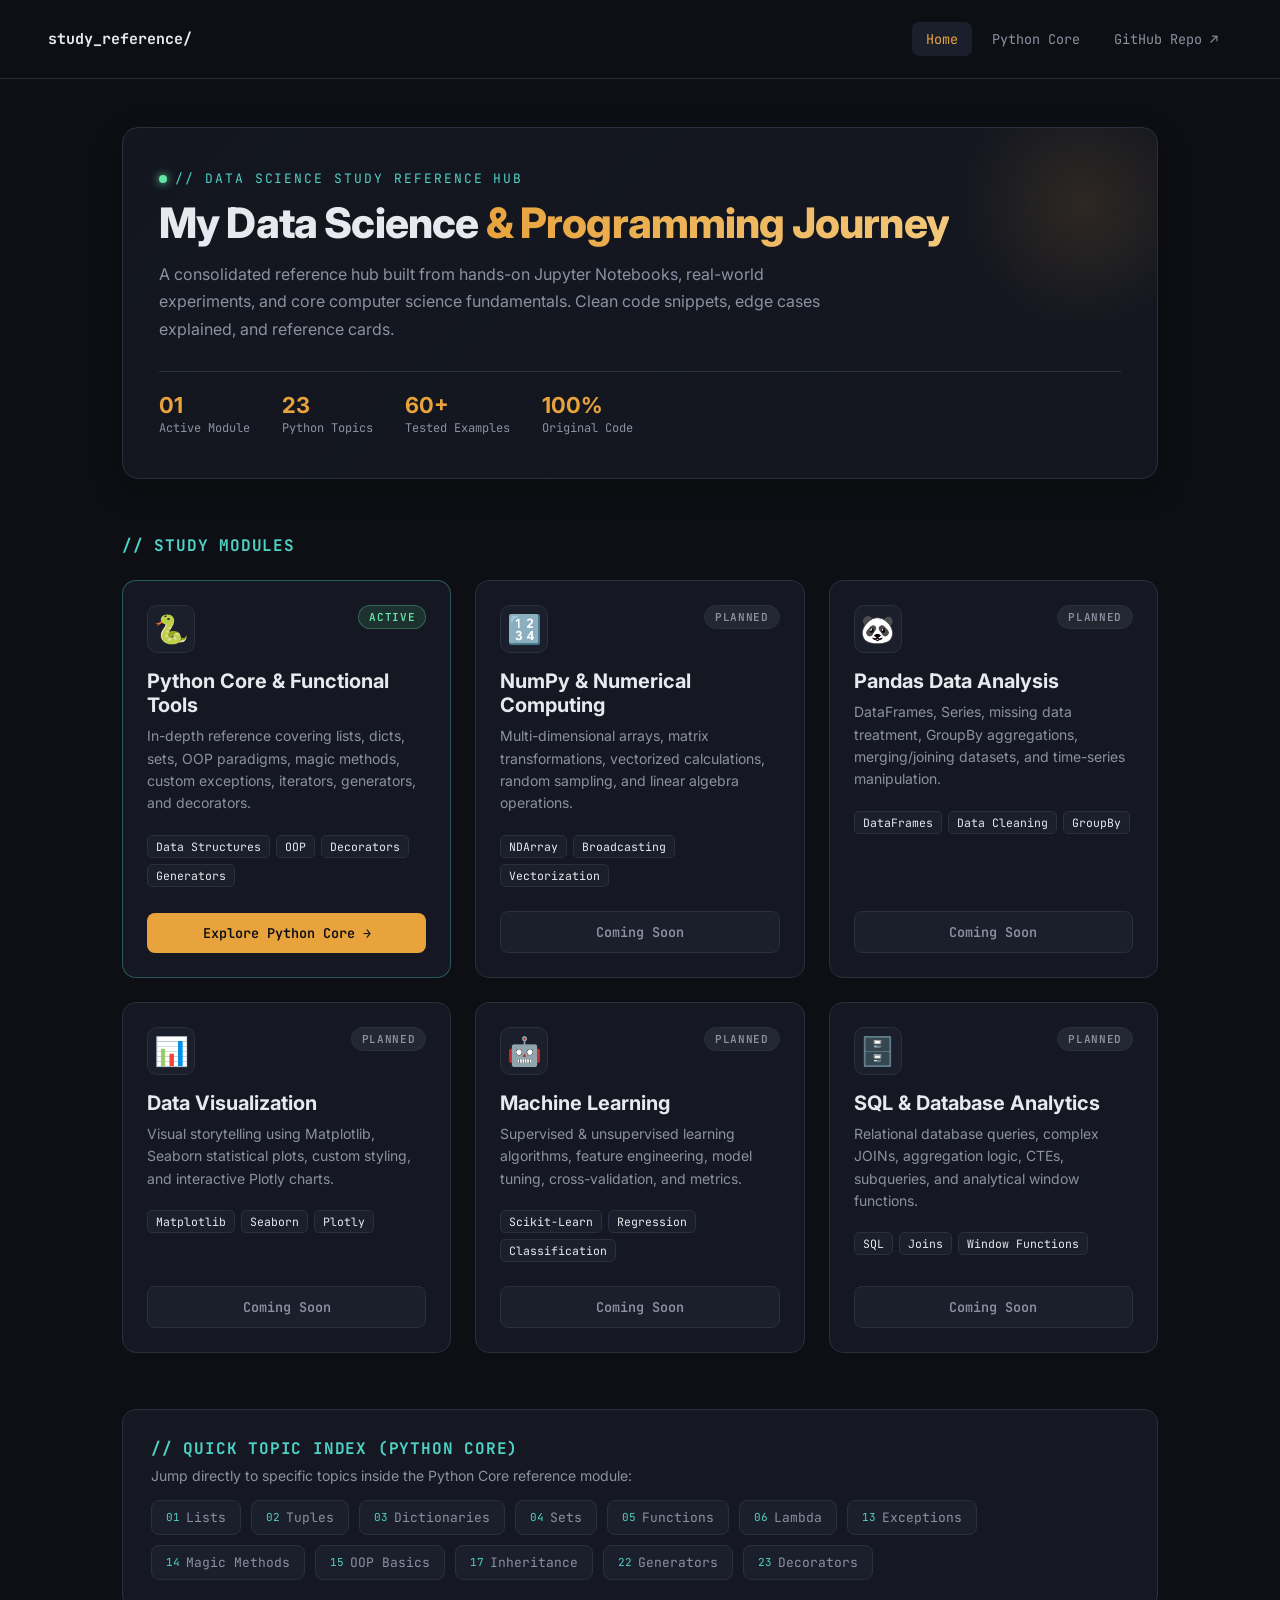
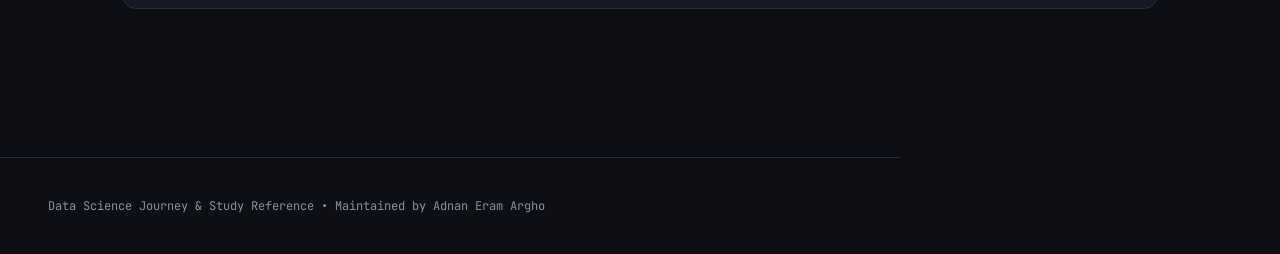
==== index.html @ 0aaee540 "made it look good" ====
<!DOCTYPE html>
<html lang="en">

<head>
    <meta charset="UTF-8">
    <meta name="viewport" content="width=device-width, initial-scale=1.0">
    <title>Data Science Journey :: Study Reference Hub</title>
    <meta name="description" content="Personal Data Science & Programming reference hub covering Python Core, Data Structures, OOP, NumPy, Pandas, Machine Learning and SQL.">
    <link rel="stylesheet" href="style.css">
    <!-- Google Fonts -->
    <link rel="preconnect" href="https://fonts.googleapis.com">
    <link rel="preconnect" href="https://fonts.gstatic.com" crossorigin>
    <link href="https://fonts.googleapis.com/css2?family=Inter:wght@400;500;600;700;800&family=JetBrains+Mono:wght@400;500;600;700&display=swap" rel="stylesheet">
</head>

<body>

    <header class="topbar">
        <a class="brand" href="index.html">study_reference/</a>
        <nav>
            <a href="index.html" class="active">Home</a>
            <a href="python/index.html">Python Core</a>
            <a href="https://github.com/Adnan-Eram-Argho/My-Data_science_journey" target="_blank" rel="noopener">GitHub Repo ↗</a>
        </nav>
    </header>

    <main class="dashboard-shell">
        <!-- Hero Section -->
        <section class="hero-dashboard">
            <div class="kicker">
                <span class="kicker-dot"></span>
                // DATA SCIENCE STUDY REFERENCE HUB
            </div>
            <h1>My Data Science <span>&amp; Programming Journey</span></h1>
            <p>
                A consolidated reference hub built from hands-on Jupyter Notebooks, real-world experiments, and core computer science fundamentals. Clean code snippets, edge cases explained, and reference cards.
            </p>

            <div class="dashboard-stats">
                <div class="stat-item">
                    <div class="stat-val">01</div>
                    <div class="stat-lbl">Active Module</div>
                </div>
                <div class="stat-item">
                    <div class="stat-val">23</div>
                    <div class="stat-lbl">Python Topics</div>
                </div>
                <div class="stat-item">
                    <div class="stat-val">60+</div>
                    <div class="stat-lbl">Tested Examples</div>
                </div>
                <div class="stat-item">
                    <div class="stat-val">100%</div>
                    <div class="stat-lbl">Original Code</div>
                </div>
            </div>
        </section>

        <!-- Modules Grid -->
        <div class="section-head">
            <h2>// STUDY MODULES</h2>
        </div>

        <div class="cards-grid">
            <!-- Python Core (ACTIVE) -->
            <div class="module-card active-card">
                <div>
                    <div class="card-top">
                        <div class="card-icon">🐍</div>
                        <span class="status-tag active">Active</span>
                    </div>
                    <h3>Python Core &amp; Functional Tools</h3>
                    <p>
                        In-depth reference covering lists, dicts, sets, OOP paradigms, magic methods, custom exceptions, iterators, generators, and decorators.
                    </p>
                    <div class="card-tags">
                        <span class="card-tag">Data Structures</span>
                        <span class="card-tag">OOP</span>
                        <span class="card-tag">Decorators</span>
                        <span class="card-tag">Generators</span>
                    </div>
                </div>
                <a href="python/index.html" class="card-btn btn-active">Explore Python Core →</a>
            </div>

            <!-- NumPy (PLANNED) -->
            <div class="module-card">
                <div>
                    <div class="card-top">
                        <div class="card-icon">🔢</div>
                        <span class="status-tag planned">Planned</span>
                    </div>
                    <h3>NumPy &amp; Numerical Computing</h3>
                    <p>
                        Multi-dimensional arrays, matrix transformations, vectorized calculations, random sampling, and linear algebra operations.
                    </p>
                    <div class="card-tags">
                        <span class="card-tag">NDArray</span>
                        <span class="card-tag">Broadcasting</span>
                        <span class="card-tag">Vectorization</span>
                    </div>
                </div>
                <button class="card-btn btn-disabled" disabled>Coming Soon</button>
            </div>

            <!-- Pandas (PLANNED) -->
            <div class="module-card">
                <div>
                    <div class="card-top">
                        <div class="card-icon">🐼</div>
                        <span class="status-tag planned">Planned</span>
                    </div>
                    <h3>Pandas Data Analysis</h3>
                    <p>
                        DataFrames, Series, missing data treatment, GroupBy aggregations, merging/joining datasets, and time-series manipulation.
                    </p>
                    <div class="card-tags">
                        <span class="card-tag">DataFrames</span>
                        <span class="card-tag">Data Cleaning</span>
                        <span class="card-tag">GroupBy</span>
                    </div>
                </div>
                <button class="card-btn btn-disabled" disabled>Coming Soon</button>
            </div>

            <!-- Data Visualization (PLANNED) -->
            <div class="module-card">
                <div>
                    <div class="card-top">
                        <div class="card-icon">📊</div>
                        <span class="status-tag planned">Planned</span>
                    </div>
                    <h3>Data Visualization</h3>
                    <p>
                        Visual storytelling using Matplotlib, Seaborn statistical plots, custom styling, and interactive Plotly charts.
                    </p>
                    <div class="card-tags">
                        <span class="card-tag">Matplotlib</span>
                        <span class="card-tag">Seaborn</span>
                        <span class="card-tag">Plotly</span>
                    </div>
                </div>
                <button class="card-btn btn-disabled" disabled>Coming Soon</button>
            </div>

            <!-- Machine Learning (PLANNED) -->
            <div class="module-card">
                <div>
                    <div class="card-top">
                        <div class="card-icon">🤖</div>
                        <span class="status-tag planned">Planned</span>
                    </div>
                    <h3>Machine Learning</h3>
                    <p>
                        Supervised &amp; unsupervised learning algorithms, feature engineering, model tuning, cross-validation, and metrics.
                    </p>
                    <div class="card-tags">
                        <span class="card-tag">Scikit-Learn</span>
                        <span class="card-tag">Regression</span>
                        <span class="card-tag">Classification</span>
                    </div>
                </div>
                <button class="card-btn btn-disabled" disabled>Coming Soon</button>
            </div>

            <!-- SQL & Databases (PLANNED) -->
            <div class="module-card">
                <div>
                    <div class="card-top">
                        <div class="card-icon">🗄️</div>
                        <span class="status-tag planned">Planned</span>
                    </div>
                    <h3>SQL &amp; Database Analytics</h3>
                    <p>
                        Relational database queries, complex JOINs, aggregation logic, CTEs, subqueries, and analytical window functions.
                    </p>
                    <div class="card-tags">
                        <span class="card-tag">SQL</span>
                        <span class="card-tag">Joins</span>
                        <span class="card-tag">Window Functions</span>
                    </div>
                </div>
                <button class="card-btn btn-disabled" disabled>Coming Soon</button>
            </div>
        </div>

        <!-- Quick Topics Index -->
        <section class="quick-index">
            <div class="section-head" style="margin-bottom: 8px;">
                <h2>// QUICK TOPIC INDEX (PYTHON CORE)</h2>
            </div>
            <p style="color: var(--muted); font-size: 14px; margin: 0 0 16px;">
                Jump directly to specific topics inside the Python Core reference module:
            </p>
            <div class="chips-wrapper">
                <a href="python/index.html#lists" class="topic-chip"><span class="chip-num">01</span> Lists</a>
                <a href="python/index.html#tuples" class="topic-chip"><span class="chip-num">02</span> Tuples</a>
                <a href="python/index.html#dicts" class="topic-chip"><span class="chip-num">03</span> Dictionaries</a>
                <a href="python/index.html#sets" class="topic-chip"><span class="chip-num">04</span> Sets</a>
                <a href="python/index.html#functions" class="topic-chip"><span class="chip-num">05</span> Functions</a>
                <a href="python/index.html#lambda" class="topic-chip"><span class="chip-num">06</span> Lambda</a>
                <a href="python/index.html#exceptions" class="topic-chip"><span class="chip-num">13</span> Exceptions</a>
                <a href="python/index.html#magic-methods" class="topic-chip"><span class="chip-num">14</span> Magic Methods</a>
                <a href="python/index.html#oop-basics" class="topic-chip"><span class="chip-num">15</span> OOP Basics</a>
                <a href="python/index.html#inheritance" class="topic-chip"><span class="chip-num">17</span> Inheritance</a>
                <a href="python/index.html#generators" class="topic-chip"><span class="chip-num">22</span> Generators</a>
                <a href="python/index.html#decorators" class="topic-chip"><span class="chip-num">23</span> Decorators</a>
            </div>
        </section>
    </main>

    <footer>
        Data Science Journey &amp; Study Reference • Maintained by Adnan Eram Argho
    </footer>

</body>

</html>
---- style.css ----
:root {
    --bg: #0d0f14;
    --panel: #151822;
    --panel-2: #1b1f2b;
    --line: #2a2f3d;
    --text: #e7e9ee;
    --muted: #8b91a1;
    --accent: #e8a33d;
    /* amber - primary */
    --accent-2: #4fd1c5;
    /* teal - secondary / methods */
    --accent-3: #c792ea;
    /* violet - keywords */
    --warn: #ff6b5c;
    --ok: #63e6a3;
    --mono: 'JetBrains Mono', 'SF Mono', Consolas, 'Courier New', monospace;
    --sans: 'Inter', -apple-system, 'Segoe UI', Roboto, sans-serif;
}

* {
    box-sizing: border-box;
}

html {
    scroll-behavior: smooth;
}

body {
    margin: 0;
    background: var(--bg);
    color: var(--text);
    font-family: var(--sans);
    -webkit-font-smoothing: antialiased;
}

/* ===== Layout ===== */
.shell {
    display: grid;
    grid-template-columns: 260px 1fr;
    min-height: 100vh;
}

@media (max-width:900px) {
    .shell {
        grid-template-columns: 1fr;
    }

    .sidebar {
        position: sticky;
        top: 0;
        z-index: 50;
        height: auto;
        max-height: 60px;
        overflow: hidden;
        transition: max-height .25s;
    }

    .sidebar.open {
        max-height: 600px;
        overflow-y: auto;
    }
}

/* ===== Sidebar (file tree) ===== */
.sidebar {
    background: var(--panel);
    border-right: 1px solid var(--line);
    padding: 20px 14px;
    position: sticky;
    top: 0;
    height: 100vh;
    overflow-y: auto;
}

.sidebar-head {
    display: flex;
    align-items: center;
    gap: 8px;
    padding: 4px 6px 18px;
    border-bottom: 1px solid var(--line);
    margin-bottom: 14px;
}

.dot {
    width: 10px;
    height: 10px;
    border-radius: 50%;
}

.dot.r {
    background: #ff5f56;
}

.dot.y {
    background: #ffbd2e;
}

.dot.g {
    background: #27c93f;
}

.sidebar-title {
    font-family: var(--mono);
    font-size: 12.5px;
    color: var(--muted);
    margin-left: 6px;
    letter-spacing: .02em;
}

.nb-group {
    margin-bottom: 4px;
}

.nb-link {
    display: flex;
    align-items: center;
    gap: 9px;
    padding: 9px 10px;
    border-radius: 7px;
    color: var(--muted);
    text-decoration: none;
    font-size: 13.5px;
    font-family: var(--mono);
    border-left: 2px solid transparent;
    transition: .15s;
}

.nb-link:hover {
    background: var(--panel-2);
    color: var(--text);
}

.nb-link.active {
    background: var(--panel-2);
    color: var(--accent);
    border-left-color: var(--accent);
}

.nb-link .ico {
    font-size: 13px;
    opacity: .85;
    width: 16px;
    text-align: center;
}

.sidebar-foot {
    margin-top: 22px;
    padding-top: 16px;
    border-top: 1px solid var(--line);
    font-size: 11.5px;
    color: var(--muted);
    line-height: 1.6;
    font-family: var(--mono);
}

/* ===== Main ===== */
main {
    padding: 56px 48px 120px;
    max-width: 900px;
}

@media (max-width:640px) {
    main {
        padding: 32px 18px 90px;
    }
}

.hero {
    margin-bottom: 64px;
}

.hero .kicker {
    font-family: var(--mono);
    color: var(--accent-2);
    font-size: 12.5px;
    letter-spacing: .14em;
    text-transform: uppercase;
    margin-bottom: 14px;
}

.hero h1 {
    font-size: clamp(32px, 5vw, 46px);
    line-height: 1.08;
    margin: 0 0 16px;
    font-weight: 700;
    letter-spacing: -.01em;
}

.hero h1 span {
    color: var(--accent);
}

.hero p {
    color: var(--muted);
    font-size: 16px;
    line-height: 1.7;
    max-width: 60ch;
    margin: 0 0 22px;
}

.hero-stats {
    display: flex;
    gap: 26px;
    flex-wrap: wrap;
    font-family: var(--mono);
    font-size: 12.5px;
    color: var(--muted);
}

.hero-stats b {
    color: var(--text);
    font-size: 15px;
    display: block;
    font-family: var(--sans);
}

section.topic {
    margin-bottom: 86px;
    scroll-margin-top: 26px;
}

.topic-head {
    display: flex;
    align-items: baseline;
    gap: 14px;
    margin-bottom: 8px;
    border-bottom: 1px solid var(--line);
    padding-bottom: 16px;
}

.topic-num {
    font-family: var(--mono);
    color: var(--accent);
    font-size: 14px;
}

.topic-head h2 {
    font-size: 26px;
    margin: 0;
    font-weight: 700;
}

.topic-sub {
    color: var(--muted);
    font-size: 14.5px;
    line-height: 1.7;
    margin: 14px 0 30px;
    max-width: 66ch;
}

.topic-sub code {
    color: var(--accent-2);
}

h3.sub {
    font-size: 15px;
    color: var(--accent-2);
    font-family: var(--mono);
    text-transform: uppercase;
    letter-spacing: .06em;
    margin: 36px 0 14px;
}

/* ===== Notebook cell ===== */
.cell {
    background: var(--panel);
    border: 1px solid var(--line);
    border-radius: 10px;
    margin-bottom: 18px;
    overflow: hidden;
}

.cell-in {
    display: flex;
}

.prompt {
    font-family: var(--mono);
    font-size: 12px;
    color: var(--accent);
    padding: 14px 10px;
    width: 74px;
    flex-shrink: 0;
    text-align: right;
    user-select: none;
    opacity: .75;
}

pre.code {
    margin: 0;
    padding: 14px 16px 14px 4px;
    overflow-x: auto;
    flex: 1;
    font-family: var(--mono);
    font-size: 13.5px;
    line-height: 1.65;
}

.cell-out {
    border-top: 1px dashed var(--line);
    display: flex;
    background: var(--panel-2);
}

.cell-out .prompt {
    color: var(--muted);
}

pre.out {
    margin: 0;
    padding: 12px 16px 12px 4px;
    flex: 1;
    overflow-x: auto;
    font-family: var(--mono);
    font-size: 13px;
    color: var(--ok);
    line-height: 1.6;
}

/* code token colors */
.c-com {
    color: #6a7185;
    font-style: italic;
}

.c-str {
    color: #a8d78c;
}

.c-kw {
    color: var(--accent-3);
}

.c-fn {
    color: var(--accent-2);
}

.c-num {
    color: var(--accent);
}

/* note / warning boxes */
.box {
    border-radius: 9px;
    padding: 15px 18px;
    margin: 16px 0 26px;
    font-size: 14px;
    line-height: 1.7;
    border: 1px solid;
}

.box p {
    margin: 0;
}

.box p+p {
    margin-top: 8px;
}

.box .tag {
    font-family: var(--mono);
    font-size: 11px;
    letter-spacing: .08em;
    text-transform: uppercase;
    font-weight: 700;
    display: block;
    margin-bottom: 6px;
}

.box.warn {
    background: rgba(255, 107, 92, .08);
    border-color: rgba(255, 107, 92, .35);
}

.box.warn .tag {
    color: var(--warn);
}

.box.note {
    background: rgba(79, 209, 197, .07);
    border-color: rgba(79, 209, 197, .3);
}

.box.note .tag {
    color: var(--accent-2);
}

.box.tip {
    background: rgba(232, 163, 61, .08);
    border-color: rgba(232, 163, 61, .32);
}

.box.tip .tag {
    color: var(--accent);
}

/* method badge grid */
.badges {
    display: flex;
    flex-wrap: wrap;
    gap: 8px;
    margin: 14px 0 28px;
}

.badge {
    font-family: var(--mono);
    font-size: 12.5px;
    background: var(--panel-2);
    border: 1px solid var(--line);
    color: var(--accent-2);
    padding: 6px 11px;
    border-radius: 6px;
}

.badge b {
    color: var(--text);
}

table.cmp {
    width: 100%;
    border-collapse: collapse;
    margin: 16px 0 30px;
    font-size: 13.5px;
}

table.cmp th,
table.cmp td {
    border: 1px solid var(--line);
    padding: 10px 14px;
    text-align: left;
}

table.cmp th {
    background: var(--panel-2);
    color: var(--accent);
    font-family: var(--mono);
    font-size: 12px;
    text-transform: uppercase;
    letter-spacing: .05em;
}

table.cmp td {
    color: var(--muted);
}

table.cmp td b,
table.cmp td code {
    color: var(--text);
}

code {
    font-family: var(--mono);
    background: var(--panel-2);
    padding: 2px 6px;
    border-radius: 4px;
    font-size: .9em;
    color: var(--accent-2);
}

.backtotop {
    display: inline-block;
    margin-top: 6px;
    color: var(--muted);
    font-family: var(--mono);
    font-size: 12px;
    text-decoration: none;
}

.backtotop:hover {
    color: var(--accent);
}

footer {
    border-top: 1px solid var(--line);
    padding: 40px 48px;
    color: var(--muted);
    font-family: var(--mono);
    font-size: 12px;
    max-width: 900px;
}

.mobile-toggle {
    display: none;
}

@media (max-width:900px) {
    .mobile-toggle {
        display: flex;
        align-items: center;
        justify-content: space-between;
        width: 100%;
        background: none;
        border: none;
        color: var(--text);
        font-family: var(--mono);
        font-size: 13px;
        cursor: pointer;
        padding: 6px;
    }
}

/* ===== Landing page navbar (used by root index.html) ===== */
.topbar {
    border-bottom: 1px solid var(--line);
    padding: 22px 48px;
    display: flex;
    align-items: center;
    justify-content: space-between;
}

.topbar .brand {
    font-family: var(--mono);
    font-weight: 700;
    color: var(--text);
    text-decoration: none;
    font-size: 15px;
}

.topbar nav {
    display: flex;
    gap: 6px;
}

.topbar nav a {
    font-family: var(--mono);
    font-size: 13.5px;
    color: var(--muted);
    text-decoration: none;
    padding: 8px 14px;
    border-radius: 7px;
    transition: .15s;
}

.topbar nav a:hover {
    background: var(--panel-2);
    color: var(--text);
}

.topbar nav a.active {
    background: var(--panel-2);
    color: var(--accent);
}

/* ===== Dashboard Layout ===== */
.dashboard-shell {
    max-width: 1100px;
    margin: 0 auto;
    padding: 48px 32px 100px;
}

@media (max-width: 640px) {
    .dashboard-shell {
        padding: 24px 16px 60px;
    }
    .topbar {
        padding: 16px 20px;
    }
}

.hero-dashboard {
    position: relative;
    background: linear-gradient(135deg, rgba(21, 24, 34, 0.8) 0%, rgba(27, 31, 43, 0.5) 100%);
    border: 1px solid var(--line);
    border-radius: 16px;
    padding: 42px 36px;
    margin-bottom: 56px;
    overflow: hidden;
    box-shadow: 0 10px 30px rgba(0,0,0,0.3);
}

.hero-dashboard::before {
    content: '';
    position: absolute;
    top: -50px;
    right: -50px;
    width: 250px;
    height: 250px;
    background: radial-gradient(circle, rgba(232, 163, 61, 0.12) 0%, rgba(0,0,0,0) 70%);
    pointer-events: none;
}

.hero-dashboard .kicker {
    font-family: var(--mono);
    color: var(--accent-2);
    font-size: 13px;
    letter-spacing: .15em;
    text-transform: uppercase;
    margin-bottom: 12px;
    display: flex;
    align-items: center;
    gap: 8px;
}

.hero-dashboard .kicker-dot {
    width: 8px;
    height: 8px;
    background: var(--ok);
    border-radius: 50%;
    box-shadow: 0 0 8px var(--ok);
}

.hero-dashboard h1 {
    font-size: clamp(28px, 4.5vw, 42px);
    margin: 0 0 14px;
    font-weight: 800;
    line-height: 1.15;
    letter-spacing: -0.02em;
}

.hero-dashboard h1 span {
    color: var(--accent);
    background: linear-gradient(90deg, var(--accent) 0%, #f3c87a 100%);
    -webkit-background-clip: text;
    -webkit-text-fill-color: transparent;
}

.hero-dashboard p {
    color: var(--muted);
    font-size: 16px;
    line-height: 1.7;
    max-width: 68ch;
    margin: 0 0 28px;
}

.dashboard-stats {
    display: flex;
    gap: 32px;
    flex-wrap: wrap;
    padding-top: 20px;
    border-top: 1px solid var(--line);
}

.stat-item {
    font-family: var(--mono);
}

.stat-val {
    font-size: 22px;
    font-weight: 700;
    color: var(--accent);
    font-family: var(--sans);
    line-height: 1.2;
}

.stat-lbl {
    font-size: 12px;
    color: var(--muted);
    margin-top: 2px;
}

/* ===== Section Titles ===== */
.section-head {
    display: flex;
    align-items: center;
    justify-content: space-between;
    margin-bottom: 24px;
}

.section-head h2 {
    font-family: var(--mono);
    font-size: 16px;
    color: var(--accent-2);
    letter-spacing: 0.05em;
    margin: 0;
    display: flex;
    align-items: center;
    gap: 8px;
}

/* ===== Grid Cards ===== */
.cards-grid {
    display: grid;
    grid-template-columns: repeat(auto-fill, minmax(320px, 1fr));
    gap: 24px;
    margin-bottom: 56px;
}

.module-card {
    background: var(--panel);
    border: 1px solid var(--line);
    border-radius: 14px;
    padding: 24px;
    display: flex;
    flex-direction: column;
    justify-content: space-between;
    transition: transform 0.25s ease, border-color 0.25s ease, box-shadow 0.25s ease;
    position: relative;
}

.module-card:hover {
    transform: translateY(-5px);
    border-color: rgba(232, 163, 61, 0.4);
    box-shadow: 0 12px 28px rgba(0, 0, 0, 0.4);
}

.module-card.active-card {
    border-color: rgba(79, 209, 197, 0.35);
}

.module-card.active-card:hover {
    border-color: var(--accent-2);
}

.card-top {
    display: flex;
    align-items: flex-start;
    justify-content: space-between;
    margin-bottom: 16px;
}

.card-icon {
    font-size: 28px;
    line-height: 1;
    background: var(--panel-2);
    width: 48px;
    height: 48px;
    border-radius: 10px;
    display: flex;
    align-items: center;
    justify-content: center;
    border: 1px solid var(--line);
}

.status-tag {
    font-family: var(--mono);
    font-size: 11px;
    padding: 4px 10px;
    border-radius: 20px;
    text-transform: uppercase;
    letter-spacing: 0.06em;
    font-weight: 600;
}

.status-tag.active {
    background: rgba(99, 230, 163, 0.12);
    color: var(--ok);
    border: 1px solid rgba(99, 230, 163, 0.3);
}

.status-tag.planned {
    background: rgba(139, 145, 161, 0.12);
    color: var(--muted);
    border: 1px solid var(--line);
}

.module-card h3 {
    font-size: 20px;
    margin: 0 0 8px;
    color: var(--text);
    font-weight: 700;
}

.module-card p {
    color: var(--muted);
    font-size: 14px;
    line-height: 1.6;
    margin: 0 0 20px;
}

.card-tags {
    display: flex;
    flex-wrap: wrap;
    gap: 6px;
    margin-bottom: 24px;
}

.card-tag {
    font-family: var(--mono);
    font-size: 11.5px;
    background: var(--panel-2);
    color: var(--text);
    padding: 3px 8px;
    border-radius: 5px;
    border: 1px solid var(--line);
}

.card-btn {
    display: inline-flex;
    align-items: center;
    justify-content: center;
    gap: 8px;
    width: 100%;
    padding: 11px 16px;
    border-radius: 8px;
    font-family: var(--mono);
    font-size: 13.5px;
    font-weight: 600;
    text-decoration: none;
    transition: 0.2s ease;
    border: none;
    cursor: pointer;
}

.card-btn.btn-active {
    background: var(--accent);
    color: #0d0f14;
}

.card-btn.btn-active:hover {
    background: #f5b352;
    box-shadow: 0 4px 14px rgba(232, 163, 61, 0.35);
}

.card-btn.btn-disabled {
    background: var(--panel-2);
    color: var(--muted);
    cursor: not-allowed;
    border: 1px solid var(--line);
}

/* ===== Quick Topics Chip Index ===== */
.quick-index {
    background: var(--panel);
    border: 1px solid var(--line);
    border-radius: 14px;
    padding: 28px;
    margin-bottom: 48px;
}

.chips-wrapper {
    display: flex;
    flex-wrap: wrap;
    gap: 10px;
    margin-top: 14px;
}

.topic-chip {
    display: inline-flex;
    align-items: center;
    gap: 6px;
    font-family: var(--mono);
    font-size: 13px;
    color: var(--muted);
    background: var(--panel-2);
    border: 1px solid var(--line);
    padding: 8px 14px;
    border-radius: 8px;
    text-decoration: none;
    transition: 0.15s ease;
}

.topic-chip:hover {
    color: var(--accent);
    border-color: var(--accent);
    background: rgba(232, 163, 61, 0.08);
    transform: translateY(-2px);
}

.topic-chip .chip-num {
    color: var(--accent-2);
    font-size: 11px;
}
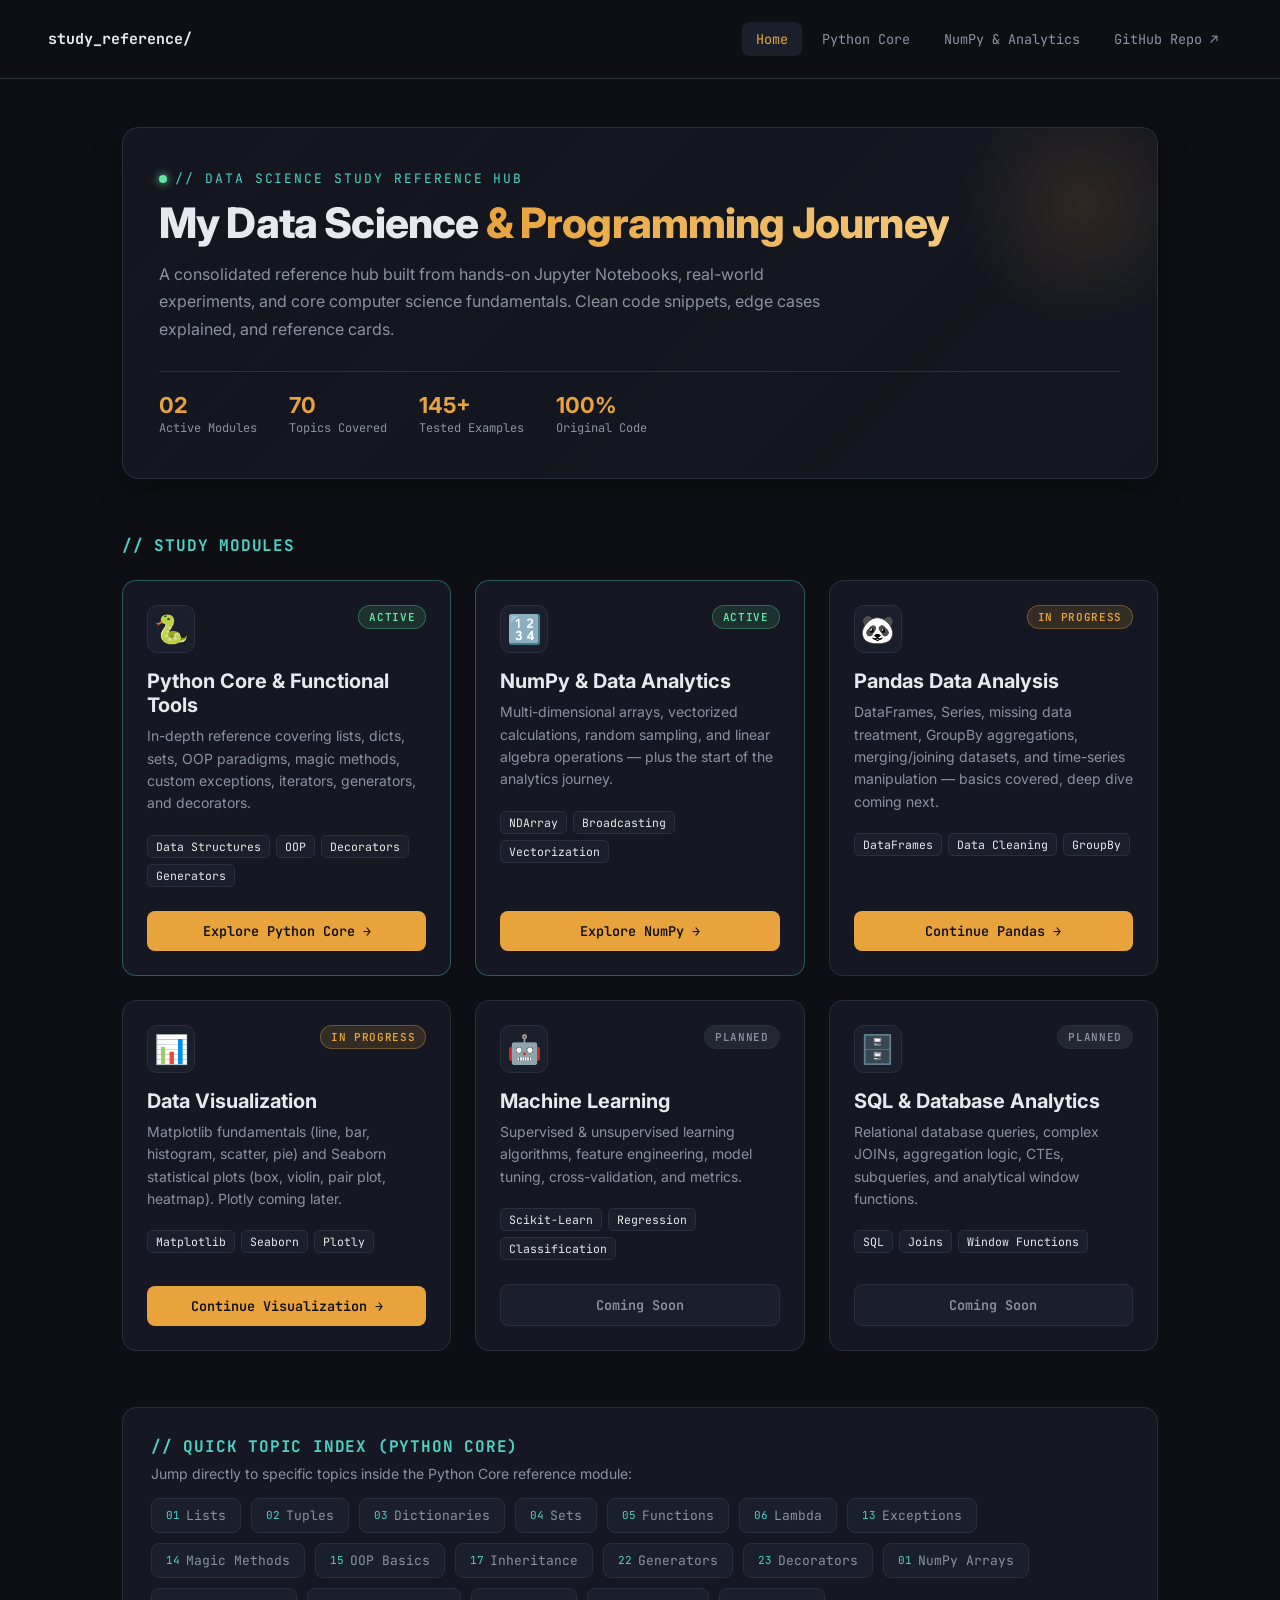
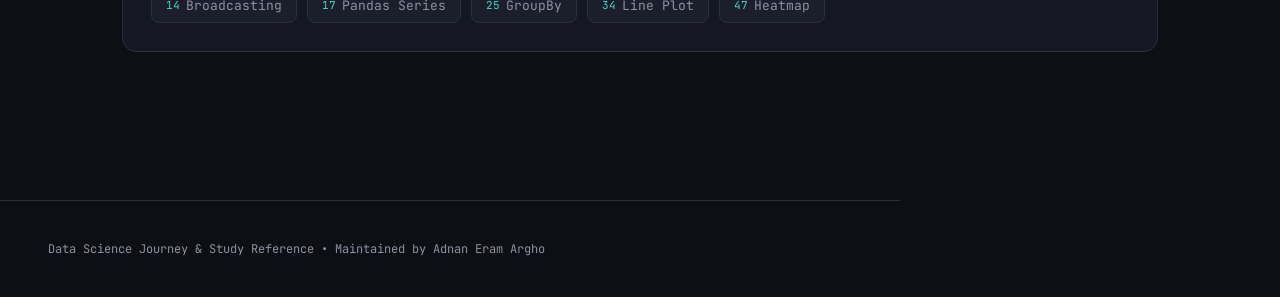
==== commit ff4bd8e1: "numpy and pandas added" ====
--- a/index.html
+++ b/index.html
@@ -20,6 +20,7 @@
         <nav>
             <a href="index.html" class="active">Home</a>
             <a href="python/index.html">Python Core</a>
+            <a href="numpy/index.html">NumPy &amp; Analytics</a>
             <a href="https://github.com/Adnan-Eram-Argho/My-Data_science_journey" target="_blank" rel="noopener">GitHub Repo ↗</a>
         </nav>
     </header>
@@ -36,17 +37,17 @@
                 A consolidated reference hub built from hands-on Jupyter Notebooks, real-world experiments, and core computer science fundamentals. Clean code snippets, edge cases explained, and reference cards.
             </p>
 
-            <div class="dashboard-stats">
-                <div class="stat-item">
-                    <div class="stat-val">01</div>
-                    <div class="stat-lbl">Active Module</div>
-                </div>
-                <div class="stat-item">
-                    <div class="stat-val">23</div>
-                    <div class="stat-lbl">Python Topics</div>
-                </div>
-                <div class="stat-item">
-                    <div class="stat-val">60+</div>
+                       <div class="dashboard-stats">
+                <div class="stat-item">
+                    <div class="stat-val">02</div>
+                    <div class="stat-lbl">Active Modules</div>
+                </div>
+                <div class="stat-item">
+                    <div class="stat-val">70</div>
+                    <div class="stat-lbl">Topics Covered</div>
+                </div>
+                <div class="stat-item">
+                    <div class="stat-val">145+</div>
                     <div class="stat-lbl">Tested Examples</div>
                 </div>
                 <div class="stat-item">
@@ -83,16 +84,16 @@
                 <a href="python/index.html" class="card-btn btn-active">Explore Python Core →</a>
             </div>
 
-            <!-- NumPy (PLANNED) -->
-            <div class="module-card">
+                       <!-- NumPy (ACTIVE) -->
+            <div class="module-card active-card">
                 <div>
                     <div class="card-top">
                         <div class="card-icon">🔢</div>
-                        <span class="status-tag planned">Planned</span>
-                    </div>
-                    <h3>NumPy &amp; Numerical Computing</h3>
-                    <p>
-                        Multi-dimensional arrays, matrix transformations, vectorized calculations, random sampling, and linear algebra operations.
+                        <span class="status-tag active">Active</span>
+                    </div>
+                    <h3>NumPy &amp; Data Analytics</h3>
+                    <p>
+                        Multi-dimensional arrays, vectorized calculations, random sampling, and linear algebra operations — plus the start of the analytics journey.
                     </p>
                     <div class="card-tags">
                         <span class="card-tag">NDArray</span>
@@ -100,19 +101,19 @@
                         <span class="card-tag">Vectorization</span>
                     </div>
                 </div>
-                <button class="card-btn btn-disabled" disabled>Coming Soon</button>
-            </div>
-
-            <!-- Pandas (PLANNED) -->
+                <a href="numpy/index.html" class="card-btn btn-active">Explore NumPy →</a>
+            </div>
+
+                        <!-- Pandas (IN PROGRESS) -->
             <div class="module-card">
                 <div>
                     <div class="card-top">
                         <div class="card-icon">🐼</div>
-                        <span class="status-tag planned">Planned</span>
+                        <span class="status-tag progress">In Progress</span>
                     </div>
                     <h3>Pandas Data Analysis</h3>
                     <p>
-                        DataFrames, Series, missing data treatment, GroupBy aggregations, merging/joining datasets, and time-series manipulation.
+                        DataFrames, Series, missing data treatment, GroupBy aggregations, merging/joining datasets, and time-series manipulation — basics covered, deep dive coming next.
                     </p>
                     <div class="card-tags">
                         <span class="card-tag">DataFrames</span>
@@ -120,19 +121,19 @@
                         <span class="card-tag">GroupBy</span>
                     </div>
                 </div>
-                <button class="card-btn btn-disabled" disabled>Coming Soon</button>
-            </div>
-
-            <!-- Data Visualization (PLANNED) -->
+                <a href="numpy/index.html#pd-01" class="card-btn btn-active">Continue Pandas →</a>
+            </div>
+
+            <!-- Data Visualization (IN PROGRESS) -->
             <div class="module-card">
                 <div>
                     <div class="card-top">
                         <div class="card-icon">📊</div>
-                        <span class="status-tag planned">Planned</span>
+                        <span class="status-tag progress">In Progress</span>
                     </div>
                     <h3>Data Visualization</h3>
                     <p>
-                        Visual storytelling using Matplotlib, Seaborn statistical plots, custom styling, and interactive Plotly charts.
+                        Matplotlib fundamentals (line, bar, histogram, scatter, pie) and Seaborn statistical plots (box, violin, pair plot, heatmap). Plotly coming later.
                     </p>
                     <div class="card-tags">
                         <span class="card-tag">Matplotlib</span>
@@ -140,7 +141,7 @@
                         <span class="card-tag">Plotly</span>
                     </div>
                 </div>
-                <button class="card-btn btn-disabled" disabled>Coming Soon</button>
+                <a href="numpy/index.html#mpl-01" class="card-btn btn-active">Continue Visualization →</a>
             </div>
 
             <!-- Machine Learning (PLANNED) -->
@@ -204,7 +205,13 @@
                 <a href="python/index.html#oop-basics" class="topic-chip"><span class="chip-num">15</span> OOP Basics</a>
                 <a href="python/index.html#inheritance" class="topic-chip"><span class="chip-num">17</span> Inheritance</a>
                 <a href="python/index.html#generators" class="topic-chip"><span class="chip-num">22</span> Generators</a>
-                <a href="python/index.html#decorators" class="topic-chip"><span class="chip-num">23</span> Decorators</a>
+                                <a href="python/index.html#decorators" class="topic-chip"><span class="chip-num">23</span> Decorators</a>
+                <a href="numpy/index.html#np-01" class="topic-chip"><span class="chip-num">01</span> NumPy Arrays</a>
+                <a href="numpy/index.html#np-14" class="topic-chip"><span class="chip-num">14</span> Broadcasting</a>
+                <a href="numpy/index.html#pd-01" class="topic-chip"><span class="chip-num">17</span> Pandas Series</a>
+                <a href="numpy/index.html#dm-05" class="topic-chip"><span class="chip-num">25</span> GroupBy</a>
+                <a href="numpy/index.html#mpl-01" class="topic-chip"><span class="chip-num">34</span> Line Plot</a>
+                <a href="numpy/index.html#sns-08" class="topic-chip"><span class="chip-num">47</span> Heatmap</a>
             </div>
         </section>
     </main>
--- a/style.css
+++ b/style.css
@@ -1,852 +1,859 @@
-:root {
-    --bg: #0d0f14;
-    --panel: #151822;
-    --panel-2: #1b1f2b;
-    --line: #2a2f3d;
-    --text: #e7e9ee;
-    --muted: #8b91a1;
-    --accent: #e8a33d;
-    /* amber - primary */
-    --accent-2: #4fd1c5;
-    /* teal - secondary / methods */
-    --accent-3: #c792ea;
-    /* violet - keywords */
-    --warn: #ff6b5c;
-    --ok: #63e6a3;
-    --mono: 'JetBrains Mono', 'SF Mono', Consolas, 'Courier New', monospace;
-    --sans: 'Inter', -apple-system, 'Segoe UI', Roboto, sans-serif;
-}
-
-* {
-    box-sizing: border-box;
-}
-
-html {
-    scroll-behavior: smooth;
-}
-
-body {
-    margin: 0;
-    background: var(--bg);
-    color: var(--text);
-    font-family: var(--sans);
-    -webkit-font-smoothing: antialiased;
-}
-
-/* ===== Layout ===== */
-.shell {
-    display: grid;
-    grid-template-columns: 260px 1fr;
-    min-height: 100vh;
-}
-
-@media (max-width:900px) {
-    .shell {
-        grid-template-columns: 1fr;
-    }
-
-    .sidebar {
-        position: sticky;
-        top: 0;
-        z-index: 50;
-        height: auto;
-        max-height: 60px;
-        overflow: hidden;
-        transition: max-height .25s;
-    }
-
-    .sidebar.open {
-        max-height: 600px;
-        overflow-y: auto;
-    }
-}
-
-/* ===== Sidebar (file tree) ===== */
-.sidebar {
-    background: var(--panel);
-    border-right: 1px solid var(--line);
-    padding: 20px 14px;
-    position: sticky;
-    top: 0;
-    height: 100vh;
-    overflow-y: auto;
-}
-
-.sidebar-head {
-    display: flex;
-    align-items: center;
-    gap: 8px;
-    padding: 4px 6px 18px;
-    border-bottom: 1px solid var(--line);
-    margin-bottom: 14px;
-}
-
-.dot {
-    width: 10px;
-    height: 10px;
-    border-radius: 50%;
-}
-
-.dot.r {
-    background: #ff5f56;
-}
-
-.dot.y {
-    background: #ffbd2e;
-}
-
-.dot.g {
-    background: #27c93f;
-}
-
-.sidebar-title {
-    font-family: var(--mono);
-    font-size: 12.5px;
-    color: var(--muted);
-    margin-left: 6px;
-    letter-spacing: .02em;
-}
-
-.nb-group {
-    margin-bottom: 4px;
-}
-
-.nb-link {
-    display: flex;
-    align-items: center;
-    gap: 9px;
-    padding: 9px 10px;
-    border-radius: 7px;
-    color: var(--muted);
-    text-decoration: none;
-    font-size: 13.5px;
-    font-family: var(--mono);
-    border-left: 2px solid transparent;
-    transition: .15s;
-}
-
-.nb-link:hover {
-    background: var(--panel-2);
-    color: var(--text);
-}
-
-.nb-link.active {
-    background: var(--panel-2);
-    color: var(--accent);
-    border-left-color: var(--accent);
-}
-
-.nb-link .ico {
-    font-size: 13px;
-    opacity: .85;
-    width: 16px;
-    text-align: center;
-}
-
-.sidebar-foot {
-    margin-top: 22px;
-    padding-top: 16px;
-    border-top: 1px solid var(--line);
-    font-size: 11.5px;
-    color: var(--muted);
-    line-height: 1.6;
-    font-family: var(--mono);
-}
-
-/* ===== Main ===== */
-main {
-    padding: 56px 48px 120px;
-    max-width: 900px;
-}
-
-@media (max-width:640px) {
-    main {
-        padding: 32px 18px 90px;
-    }
-}
-
-.hero {
-    margin-bottom: 64px;
-}
-
-.hero .kicker {
-    font-family: var(--mono);
-    color: var(--accent-2);
-    font-size: 12.5px;
-    letter-spacing: .14em;
-    text-transform: uppercase;
-    margin-bottom: 14px;
-}
-
-.hero h1 {
-    font-size: clamp(32px, 5vw, 46px);
-    line-height: 1.08;
-    margin: 0 0 16px;
-    font-weight: 700;
-    letter-spacing: -.01em;
-}
-
-.hero h1 span {
-    color: var(--accent);
-}
-
-.hero p {
-    color: var(--muted);
-    font-size: 16px;
-    line-height: 1.7;
-    max-width: 60ch;
-    margin: 0 0 22px;
-}
-
-.hero-stats {
-    display: flex;
-    gap: 26px;
-    flex-wrap: wrap;
-    font-family: var(--mono);
-    font-size: 12.5px;
-    color: var(--muted);
-}
-
-.hero-stats b {
-    color: var(--text);
-    font-size: 15px;
-    display: block;
-    font-family: var(--sans);
-}
-
-section.topic {
-    margin-bottom: 86px;
-    scroll-margin-top: 26px;
-}
-
-.topic-head {
-    display: flex;
-    align-items: baseline;
-    gap: 14px;
-    margin-bottom: 8px;
-    border-bottom: 1px solid var(--line);
-    padding-bottom: 16px;
-}
-
-.topic-num {
-    font-family: var(--mono);
-    color: var(--accent);
-    font-size: 14px;
-}
-
-.topic-head h2 {
-    font-size: 26px;
-    margin: 0;
-    font-weight: 700;
-}
-
-.topic-sub {
-    color: var(--muted);
-    font-size: 14.5px;
-    line-height: 1.7;
-    margin: 14px 0 30px;
-    max-width: 66ch;
-}
-
-.topic-sub code {
-    color: var(--accent-2);
-}
-
-h3.sub {
-    font-size: 15px;
-    color: var(--accent-2);
-    font-family: var(--mono);
-    text-transform: uppercase;
-    letter-spacing: .06em;
-    margin: 36px 0 14px;
-}
-
-/* ===== Notebook cell ===== */
-.cell {
-    background: var(--panel);
-    border: 1px solid var(--line);
-    border-radius: 10px;
-    margin-bottom: 18px;
-    overflow: hidden;
-}
-
-.cell-in {
-    display: flex;
-}
-
-.prompt {
-    font-family: var(--mono);
-    font-size: 12px;
-    color: var(--accent);
-    padding: 14px 10px;
-    width: 74px;
-    flex-shrink: 0;
-    text-align: right;
-    user-select: none;
-    opacity: .75;
-}
-
-pre.code {
-    margin: 0;
-    padding: 14px 16px 14px 4px;
-    overflow-x: auto;
-    flex: 1;
-    font-family: var(--mono);
-    font-size: 13.5px;
-    line-height: 1.65;
-}
-
-.cell-out {
-    border-top: 1px dashed var(--line);
-    display: flex;
-    background: var(--panel-2);
-}
-
-.cell-out .prompt {
-    color: var(--muted);
-}
-
-pre.out {
-    margin: 0;
-    padding: 12px 16px 12px 4px;
-    flex: 1;
-    overflow-x: auto;
-    font-family: var(--mono);
-    font-size: 13px;
-    color: var(--ok);
-    line-height: 1.6;
-}
-
-/* code token colors */
-.c-com {
-    color: #6a7185;
-    font-style: italic;
-}
-
-.c-str {
-    color: #a8d78c;
-}
-
-.c-kw {
-    color: var(--accent-3);
-}
-
-.c-fn {
-    color: var(--accent-2);
-}
-
-.c-num {
-    color: var(--accent);
-}
-
-/* note / warning boxes */
-.box {
-    border-radius: 9px;
-    padding: 15px 18px;
-    margin: 16px 0 26px;
-    font-size: 14px;
-    line-height: 1.7;
-    border: 1px solid;
-}
-
-.box p {
-    margin: 0;
-}
-
-.box p+p {
-    margin-top: 8px;
-}
-
-.box .tag {
-    font-family: var(--mono);
-    font-size: 11px;
-    letter-spacing: .08em;
-    text-transform: uppercase;
-    font-weight: 700;
-    display: block;
-    margin-bottom: 6px;
-}
-
-.box.warn {
-    background: rgba(255, 107, 92, .08);
-    border-color: rgba(255, 107, 92, .35);
-}
-
-.box.warn .tag {
-    color: var(--warn);
-}
-
-.box.note {
-    background: rgba(79, 209, 197, .07);
-    border-color: rgba(79, 209, 197, .3);
-}
-
-.box.note .tag {
-    color: var(--accent-2);
-}
-
-.box.tip {
-    background: rgba(232, 163, 61, .08);
-    border-color: rgba(232, 163, 61, .32);
-}
-
-.box.tip .tag {
-    color: var(--accent);
-}
-
-/* method badge grid */
-.badges {
-    display: flex;
-    flex-wrap: wrap;
-    gap: 8px;
-    margin: 14px 0 28px;
-}
-
-.badge {
-    font-family: var(--mono);
-    font-size: 12.5px;
-    background: var(--panel-2);
-    border: 1px solid var(--line);
-    color: var(--accent-2);
-    padding: 6px 11px;
-    border-radius: 6px;
-}
-
-.badge b {
-    color: var(--text);
-}
-
-table.cmp {
-    width: 100%;
-    border-collapse: collapse;
-    margin: 16px 0 30px;
-    font-size: 13.5px;
-}
-
-table.cmp th,
-table.cmp td {
-    border: 1px solid var(--line);
-    padding: 10px 14px;
-    text-align: left;
-}
-
-table.cmp th {
-    background: var(--panel-2);
-    color: var(--accent);
-    font-family: var(--mono);
-    font-size: 12px;
-    text-transform: uppercase;
-    letter-spacing: .05em;
-}
-
-table.cmp td {
-    color: var(--muted);
-}
-
-table.cmp td b,
-table.cmp td code {
-    color: var(--text);
-}
-
-code {
-    font-family: var(--mono);
-    background: var(--panel-2);
-    padding: 2px 6px;
-    border-radius: 4px;
-    font-size: .9em;
-    color: var(--accent-2);
-}
-
-.backtotop {
-    display: inline-block;
-    margin-top: 6px;
-    color: var(--muted);
-    font-family: var(--mono);
-    font-size: 12px;
-    text-decoration: none;
-}
-
-.backtotop:hover {
-    color: var(--accent);
-}
-
-footer {
-    border-top: 1px solid var(--line);
-    padding: 40px 48px;
-    color: var(--muted);
-    font-family: var(--mono);
-    font-size: 12px;
-    max-width: 900px;
-}
-
-.mobile-toggle {
-    display: none;
-}
-
-@media (max-width:900px) {
-    .mobile-toggle {
-        display: flex;
-        align-items: center;
-        justify-content: space-between;
-        width: 100%;
-        background: none;
-        border: none;
-        color: var(--text);
-        font-family: var(--mono);
-        font-size: 13px;
-        cursor: pointer;
-        padding: 6px;
-    }
-}
-
-/* ===== Landing page navbar (used by root index.html) ===== */
-.topbar {
-    border-bottom: 1px solid var(--line);
-    padding: 22px 48px;
-    display: flex;
-    align-items: center;
-    justify-content: space-between;
-}
-
-.topbar .brand {
-    font-family: var(--mono);
-    font-weight: 700;
-    color: var(--text);
-    text-decoration: none;
-    font-size: 15px;
-}
-
-.topbar nav {
-    display: flex;
-    gap: 6px;
-}
-
-.topbar nav a {
-    font-family: var(--mono);
-    font-size: 13.5px;
-    color: var(--muted);
-    text-decoration: none;
-    padding: 8px 14px;
-    border-radius: 7px;
-    transition: .15s;
-}
-
-.topbar nav a:hover {
-    background: var(--panel-2);
-    color: var(--text);
-}
-
-.topbar nav a.active {
-    background: var(--panel-2);
-    color: var(--accent);
-}
-
-/* ===== Dashboard Layout ===== */
-.dashboard-shell {
-    max-width: 1100px;
-    margin: 0 auto;
-    padding: 48px 32px 100px;
-}
-
-@media (max-width: 640px) {
-    .dashboard-shell {
-        padding: 24px 16px 60px;
-    }
-    .topbar {
-        padding: 16px 20px;
-    }
-}
-
-.hero-dashboard {
-    position: relative;
-    background: linear-gradient(135deg, rgba(21, 24, 34, 0.8) 0%, rgba(27, 31, 43, 0.5) 100%);
-    border: 1px solid var(--line);
-    border-radius: 16px;
-    padding: 42px 36px;
-    margin-bottom: 56px;
-    overflow: hidden;
-    box-shadow: 0 10px 30px rgba(0,0,0,0.3);
-}
-
-.hero-dashboard::before {
-    content: '';
-    position: absolute;
-    top: -50px;
-    right: -50px;
-    width: 250px;
-    height: 250px;
-    background: radial-gradient(circle, rgba(232, 163, 61, 0.12) 0%, rgba(0,0,0,0) 70%);
-    pointer-events: none;
-}
-
-.hero-dashboard .kicker {
-    font-family: var(--mono);
-    color: var(--accent-2);
-    font-size: 13px;
-    letter-spacing: .15em;
-    text-transform: uppercase;
-    margin-bottom: 12px;
-    display: flex;
-    align-items: center;
-    gap: 8px;
-}
-
-.hero-dashboard .kicker-dot {
-    width: 8px;
-    height: 8px;
-    background: var(--ok);
-    border-radius: 50%;
-    box-shadow: 0 0 8px var(--ok);
-}
-
-.hero-dashboard h1 {
-    font-size: clamp(28px, 4.5vw, 42px);
-    margin: 0 0 14px;
-    font-weight: 800;
-    line-height: 1.15;
-    letter-spacing: -0.02em;
-}
-
-.hero-dashboard h1 span {
-    color: var(--accent);
-    background: linear-gradient(90deg, var(--accent) 0%, #f3c87a 100%);
-    -webkit-background-clip: text;
-    -webkit-text-fill-color: transparent;
-}
-
-.hero-dashboard p {
-    color: var(--muted);
-    font-size: 16px;
-    line-height: 1.7;
-    max-width: 68ch;
-    margin: 0 0 28px;
-}
-
-.dashboard-stats {
-    display: flex;
-    gap: 32px;
-    flex-wrap: wrap;
-    padding-top: 20px;
-    border-top: 1px solid var(--line);
-}
-
-.stat-item {
-    font-family: var(--mono);
-}
-
-.stat-val {
-    font-size: 22px;
-    font-weight: 700;
-    color: var(--accent);
-    font-family: var(--sans);
-    line-height: 1.2;
-}
-
-.stat-lbl {
-    font-size: 12px;
-    color: var(--muted);
-    margin-top: 2px;
-}
-
-/* ===== Section Titles ===== */
-.section-head {
-    display: flex;
-    align-items: center;
-    justify-content: space-between;
-    margin-bottom: 24px;
-}
-
-.section-head h2 {
-    font-family: var(--mono);
-    font-size: 16px;
-    color: var(--accent-2);
-    letter-spacing: 0.05em;
-    margin: 0;
-    display: flex;
-    align-items: center;
-    gap: 8px;
-}
-
-/* ===== Grid Cards ===== */
-.cards-grid {
-    display: grid;
-    grid-template-columns: repeat(auto-fill, minmax(320px, 1fr));
-    gap: 24px;
-    margin-bottom: 56px;
-}
-
-.module-card {
-    background: var(--panel);
-    border: 1px solid var(--line);
-    border-radius: 14px;
-    padding: 24px;
-    display: flex;
-    flex-direction: column;
-    justify-content: space-between;
-    transition: transform 0.25s ease, border-color 0.25s ease, box-shadow 0.25s ease;
-    position: relative;
-}
-
-.module-card:hover {
-    transform: translateY(-5px);
-    border-color: rgba(232, 163, 61, 0.4);
-    box-shadow: 0 12px 28px rgba(0, 0, 0, 0.4);
-}
-
-.module-card.active-card {
-    border-color: rgba(79, 209, 197, 0.35);
-}
-
-.module-card.active-card:hover {
-    border-color: var(--accent-2);
-}
-
-.card-top {
-    display: flex;
-    align-items: flex-start;
-    justify-content: space-between;
-    margin-bottom: 16px;
-}
-
-.card-icon {
-    font-size: 28px;
-    line-height: 1;
-    background: var(--panel-2);
-    width: 48px;
-    height: 48px;
-    border-radius: 10px;
-    display: flex;
-    align-items: center;
-    justify-content: center;
-    border: 1px solid var(--line);
-}
-
-.status-tag {
-    font-family: var(--mono);
-    font-size: 11px;
-    padding: 4px 10px;
-    border-radius: 20px;
-    text-transform: uppercase;
-    letter-spacing: 0.06em;
-    font-weight: 600;
-}
-
-.status-tag.active {
-    background: rgba(99, 230, 163, 0.12);
-    color: var(--ok);
-    border: 1px solid rgba(99, 230, 163, 0.3);
-}
-
-.status-tag.planned {
-    background: rgba(139, 145, 161, 0.12);
-    color: var(--muted);
-    border: 1px solid var(--line);
-}
-
-.module-card h3 {
-    font-size: 20px;
-    margin: 0 0 8px;
-    color: var(--text);
-    font-weight: 700;
-}
-
-.module-card p {
-    color: var(--muted);
-    font-size: 14px;
-    line-height: 1.6;
-    margin: 0 0 20px;
-}
-
-.card-tags {
-    display: flex;
-    flex-wrap: wrap;
-    gap: 6px;
-    margin-bottom: 24px;
-}
-
-.card-tag {
-    font-family: var(--mono);
-    font-size: 11.5px;
-    background: var(--panel-2);
-    color: var(--text);
-    padding: 3px 8px;
-    border-radius: 5px;
-    border: 1px solid var(--line);
-}
-
-.card-btn {
-    display: inline-flex;
-    align-items: center;
-    justify-content: center;
-    gap: 8px;
-    width: 100%;
-    padding: 11px 16px;
-    border-radius: 8px;
-    font-family: var(--mono);
-    font-size: 13.5px;
-    font-weight: 600;
-    text-decoration: none;
-    transition: 0.2s ease;
-    border: none;
-    cursor: pointer;
-}
-
-.card-btn.btn-active {
-    background: var(--accent);
-    color: #0d0f14;
-}
-
-.card-btn.btn-active:hover {
-    background: #f5b352;
-    box-shadow: 0 4px 14px rgba(232, 163, 61, 0.35);
-}
-
-.card-btn.btn-disabled {
-    background: var(--panel-2);
-    color: var(--muted);
-    cursor: not-allowed;
-    border: 1px solid var(--line);
-}
-
-/* ===== Quick Topics Chip Index ===== */
-.quick-index {
-    background: var(--panel);
-    border: 1px solid var(--line);
-    border-radius: 14px;
-    padding: 28px;
-    margin-bottom: 48px;
-}
-
-.chips-wrapper {
-    display: flex;
-    flex-wrap: wrap;
-    gap: 10px;
-    margin-top: 14px;
-}
-
-.topic-chip {
-    display: inline-flex;
-    align-items: center;
-    gap: 6px;
-    font-family: var(--mono);
-    font-size: 13px;
-    color: var(--muted);
-    background: var(--panel-2);
-    border: 1px solid var(--line);
-    padding: 8px 14px;
-    border-radius: 8px;
-    text-decoration: none;
-    transition: 0.15s ease;
-}
-
-.topic-chip:hover {
-    color: var(--accent);
-    border-color: var(--accent);
-    background: rgba(232, 163, 61, 0.08);
-    transform: translateY(-2px);
-}
-
-.topic-chip .chip-num {
-    color: var(--accent-2);
-    font-size: 11px;
-}+:root {
+    --bg: #0d0f14;
+    --panel: #151822;
+    --panel-2: #1b1f2b;
+    --line: #2a2f3d;
+    --text: #e7e9ee;
+    --muted: #8b91a1;
+    --accent: #e8a33d;
+    /* amber - primary */
+    --accent-2: #4fd1c5;
+    /* teal - secondary / methods */
+    --accent-3: #c792ea;
+    /* violet - keywords */
+    --warn: #ff6b5c;
+    --ok: #63e6a3;
+    --mono: 'JetBrains Mono', 'SF Mono', Consolas, 'Courier New', monospace;
+    --sans: 'Inter', -apple-system, 'Segoe UI', Roboto, sans-serif;
+}
+
+* {
+    box-sizing: border-box;
+}
+
+html {
+    scroll-behavior: smooth;
+}
+
+body {
+    margin: 0;
+    background: var(--bg);
+    color: var(--text);
+    font-family: var(--sans);
+    -webkit-font-smoothing: antialiased;
+}
+
+/* ===== Layout ===== */
+.shell {
+    display: grid;
+    grid-template-columns: 260px 1fr;
+    min-height: 100vh;
+}
+
+@media (max-width:900px) {
+    .shell {
+        grid-template-columns: 1fr;
+    }
+
+    .sidebar {
+        position: sticky;
+        top: 0;
+        z-index: 50;
+        height: auto;
+        max-height: 60px;
+        overflow: hidden;
+        transition: max-height .25s;
+    }
+
+    .sidebar.open {
+        max-height: 600px;
+        overflow-y: auto;
+    }
+}
+
+/* ===== Sidebar (file tree) ===== */
+.sidebar {
+    background: var(--panel);
+    border-right: 1px solid var(--line);
+    padding: 20px 14px;
+    position: sticky;
+    top: 0;
+    height: 100vh;
+    overflow-y: auto;
+}
+
+.sidebar-head {
+    display: flex;
+    align-items: center;
+    gap: 8px;
+    padding: 4px 6px 18px;
+    border-bottom: 1px solid var(--line);
+    margin-bottom: 14px;
+}
+
+.dot {
+    width: 10px;
+    height: 10px;
+    border-radius: 50%;
+}
+
+.dot.r {
+    background: #ff5f56;
+}
+
+.dot.y {
+    background: #ffbd2e;
+}
+
+.dot.g {
+    background: #27c93f;
+}
+
+.sidebar-title {
+    font-family: var(--mono);
+    font-size: 12.5px;
+    color: var(--muted);
+    margin-left: 6px;
+    letter-spacing: .02em;
+}
+
+.nb-group {
+    margin-bottom: 4px;
+}
+
+.nb-link {
+    display: flex;
+    align-items: center;
+    gap: 9px;
+    padding: 9px 10px;
+    border-radius: 7px;
+    color: var(--muted);
+    text-decoration: none;
+    font-size: 13.5px;
+    font-family: var(--mono);
+    border-left: 2px solid transparent;
+    transition: .15s;
+}
+
+.nb-link:hover {
+    background: var(--panel-2);
+    color: var(--text);
+}
+
+.nb-link.active {
+    background: var(--panel-2);
+    color: var(--accent);
+    border-left-color: var(--accent);
+}
+
+.nb-link .ico {
+    font-size: 13px;
+    opacity: .85;
+    width: 16px;
+    text-align: center;
+}
+
+.sidebar-foot {
+    margin-top: 22px;
+    padding-top: 16px;
+    border-top: 1px solid var(--line);
+    font-size: 11.5px;
+    color: var(--muted);
+    line-height: 1.6;
+    font-family: var(--mono);
+}
+
+/* ===== Main ===== */
+main {
+    padding: 56px 48px 120px;
+    max-width: 900px;
+}
+
+@media (max-width:640px) {
+    main {
+        padding: 32px 18px 90px;
+    }
+}
+
+.hero {
+    margin-bottom: 64px;
+}
+
+.hero .kicker {
+    font-family: var(--mono);
+    color: var(--accent-2);
+    font-size: 12.5px;
+    letter-spacing: .14em;
+    text-transform: uppercase;
+    margin-bottom: 14px;
+}
+
+.hero h1 {
+    font-size: clamp(32px, 5vw, 46px);
+    line-height: 1.08;
+    margin: 0 0 16px;
+    font-weight: 700;
+    letter-spacing: -.01em;
+}
+
+.hero h1 span {
+    color: var(--accent);
+}
+
+.hero p {
+    color: var(--muted);
+    font-size: 16px;
+    line-height: 1.7;
+    max-width: 60ch;
+    margin: 0 0 22px;
+}
+
+.hero-stats {
+    display: flex;
+    gap: 26px;
+    flex-wrap: wrap;
+    font-family: var(--mono);
+    font-size: 12.5px;
+    color: var(--muted);
+}
+
+.hero-stats b {
+    color: var(--text);
+    font-size: 15px;
+    display: block;
+    font-family: var(--sans);
+}
+
+section.topic {
+    margin-bottom: 86px;
+    scroll-margin-top: 26px;
+}
+
+.topic-head {
+    display: flex;
+    align-items: baseline;
+    gap: 14px;
+    margin-bottom: 8px;
+    border-bottom: 1px solid var(--line);
+    padding-bottom: 16px;
+}
+
+.topic-num {
+    font-family: var(--mono);
+    color: var(--accent);
+    font-size: 14px;
+}
+
+.topic-head h2 {
+    font-size: 26px;
+    margin: 0;
+    font-weight: 700;
+}
+
+.topic-sub {
+    color: var(--muted);
+    font-size: 14.5px;
+    line-height: 1.7;
+    margin: 14px 0 30px;
+    max-width: 66ch;
+}
+
+.topic-sub code {
+    color: var(--accent-2);
+}
+
+h3.sub {
+    font-size: 15px;
+    color: var(--accent-2);
+    font-family: var(--mono);
+    text-transform: uppercase;
+    letter-spacing: .06em;
+    margin: 36px 0 14px;
+}
+
+/* ===== Notebook cell ===== */
+.cell {
+    background: var(--panel);
+    border: 1px solid var(--line);
+    border-radius: 10px;
+    margin-bottom: 18px;
+    overflow: hidden;
+}
+
+.cell-in {
+    display: flex;
+}
+
+.prompt {
+    font-family: var(--mono);
+    font-size: 12px;
+    color: var(--accent);
+    padding: 14px 10px;
+    width: 74px;
+    flex-shrink: 0;
+    text-align: right;
+    user-select: none;
+    opacity: .75;
+}
+
+pre.code {
+    margin: 0;
+    padding: 14px 16px 14px 4px;
+    overflow-x: auto;
+    flex: 1;
+    font-family: var(--mono);
+    font-size: 13.5px;
+    line-height: 1.65;
+}
+
+.cell-out {
+    border-top: 1px dashed var(--line);
+    display: flex;
+    background: var(--panel-2);
+}
+
+.cell-out .prompt {
+    color: var(--muted);
+}
+
+pre.out {
+    margin: 0;
+    padding: 12px 16px 12px 4px;
+    flex: 1;
+    overflow-x: auto;
+    font-family: var(--mono);
+    font-size: 13px;
+    color: var(--ok);
+    line-height: 1.6;
+}
+
+/* code token colors */
+.c-com {
+    color: #6a7185;
+    font-style: italic;
+}
+
+.c-str {
+    color: #a8d78c;
+}
+
+.c-kw {
+    color: var(--accent-3);
+}
+
+.c-fn {
+    color: var(--accent-2);
+}
+
+.c-num {
+    color: var(--accent);
+}
+
+/* note / warning boxes */
+.box {
+    border-radius: 9px;
+    padding: 15px 18px;
+    margin: 16px 0 26px;
+    font-size: 14px;
+    line-height: 1.7;
+    border: 1px solid;
+}
+
+.box p {
+    margin: 0;
+}
+
+.box p+p {
+    margin-top: 8px;
+}
+
+.box .tag {
+    font-family: var(--mono);
+    font-size: 11px;
+    letter-spacing: .08em;
+    text-transform: uppercase;
+    font-weight: 700;
+    display: block;
+    margin-bottom: 6px;
+}
+
+.box.warn {
+    background: rgba(255, 107, 92, .08);
+    border-color: rgba(255, 107, 92, .35);
+}
+
+.box.warn .tag {
+    color: var(--warn);
+}
+
+.box.note {
+    background: rgba(79, 209, 197, .07);
+    border-color: rgba(79, 209, 197, .3);
+}
+
+.box.note .tag {
+    color: var(--accent-2);
+}
+
+.box.tip {
+    background: rgba(232, 163, 61, .08);
+    border-color: rgba(232, 163, 61, .32);
+}
+
+.box.tip .tag {
+    color: var(--accent);
+}
+
+/* method badge grid */
+.badges {
+    display: flex;
+    flex-wrap: wrap;
+    gap: 8px;
+    margin: 14px 0 28px;
+}
+
+.badge {
+    font-family: var(--mono);
+    font-size: 12.5px;
+    background: var(--panel-2);
+    border: 1px solid var(--line);
+    color: var(--accent-2);
+    padding: 6px 11px;
+    border-radius: 6px;
+}
+
+.badge b {
+    color: var(--text);
+}
+
+table.cmp {
+    width: 100%;
+    border-collapse: collapse;
+    margin: 16px 0 30px;
+    font-size: 13.5px;
+}
+
+table.cmp th,
+table.cmp td {
+    border: 1px solid var(--line);
+    padding: 10px 14px;
+    text-align: left;
+}
+
+table.cmp th {
+    background: var(--panel-2);
+    color: var(--accent);
+    font-family: var(--mono);
+    font-size: 12px;
+    text-transform: uppercase;
+    letter-spacing: .05em;
+}
+
+table.cmp td {
+    color: var(--muted);
+}
+
+table.cmp td b,
+table.cmp td code {
+    color: var(--text);
+}
+
+code {
+    font-family: var(--mono);
+    background: var(--panel-2);
+    padding: 2px 6px;
+    border-radius: 4px;
+    font-size: .9em;
+    color: var(--accent-2);
+}
+
+.backtotop {
+    display: inline-block;
+    margin-top: 6px;
+    color: var(--muted);
+    font-family: var(--mono);
+    font-size: 12px;
+    text-decoration: none;
+}
+
+.backtotop:hover {
+    color: var(--accent);
+}
+
+footer {
+    border-top: 1px solid var(--line);
+    padding: 40px 48px;
+    color: var(--muted);
+    font-family: var(--mono);
+    font-size: 12px;
+    max-width: 900px;
+}
+
+.mobile-toggle {
+    display: none;
+}
+
+@media (max-width:900px) {
+    .mobile-toggle {
+        display: flex;
+        align-items: center;
+        justify-content: space-between;
+        width: 100%;
+        background: none;
+        border: none;
+        color: var(--text);
+        font-family: var(--mono);
+        font-size: 13px;
+        cursor: pointer;
+        padding: 6px;
+    }
+}
+
+/* ===== Landing page navbar (used by root index.html) ===== */
+.topbar {
+    border-bottom: 1px solid var(--line);
+    padding: 22px 48px;
+    display: flex;
+    align-items: center;
+    justify-content: space-between;
+}
+
+.topbar .brand {
+    font-family: var(--mono);
+    font-weight: 700;
+    color: var(--text);
+    text-decoration: none;
+    font-size: 15px;
+}
+
+.topbar nav {
+    display: flex;
+    gap: 6px;
+}
+
+.topbar nav a {
+    font-family: var(--mono);
+    font-size: 13.5px;
+    color: var(--muted);
+    text-decoration: none;
+    padding: 8px 14px;
+    border-radius: 7px;
+    transition: .15s;
+}
+
+.topbar nav a:hover {
+    background: var(--panel-2);
+    color: var(--text);
+}
+
+.topbar nav a.active {
+    background: var(--panel-2);
+    color: var(--accent);
+}
+
+/* ===== Dashboard Layout ===== */
+.dashboard-shell {
+    max-width: 1100px;
+    margin: 0 auto;
+    padding: 48px 32px 100px;
+}
+
+@media (max-width: 640px) {
+    .dashboard-shell {
+        padding: 24px 16px 60px;
+    }
+    .topbar {
+        padding: 16px 20px;
+    }
+}
+
+.hero-dashboard {
+    position: relative;
+    background: linear-gradient(135deg, rgba(21, 24, 34, 0.8) 0%, rgba(27, 31, 43, 0.5) 100%);
+    border: 1px solid var(--line);
+    border-radius: 16px;
+    padding: 42px 36px;
+    margin-bottom: 56px;
+    overflow: hidden;
+    box-shadow: 0 10px 30px rgba(0,0,0,0.3);
+}
+
+.hero-dashboard::before {
+    content: '';
+    position: absolute;
+    top: -50px;
+    right: -50px;
+    width: 250px;
+    height: 250px;
+    background: radial-gradient(circle, rgba(232, 163, 61, 0.12) 0%, rgba(0,0,0,0) 70%);
+    pointer-events: none;
+}
+
+.hero-dashboard .kicker {
+    font-family: var(--mono);
+    color: var(--accent-2);
+    font-size: 13px;
+    letter-spacing: .15em;
+    text-transform: uppercase;
+    margin-bottom: 12px;
+    display: flex;
+    align-items: center;
+    gap: 8px;
+}
+
+.hero-dashboard .kicker-dot {
+    width: 8px;
+    height: 8px;
+    background: var(--ok);
+    border-radius: 50%;
+    box-shadow: 0 0 8px var(--ok);
+}
+
+.hero-dashboard h1 {
+    font-size: clamp(28px, 4.5vw, 42px);
+    margin: 0 0 14px;
+    font-weight: 800;
+    line-height: 1.15;
+    letter-spacing: -0.02em;
+}
+
+.hero-dashboard h1 span {
+    color: var(--accent);
+    background: linear-gradient(90deg, var(--accent) 0%, #f3c87a 100%);
+    -webkit-background-clip: text;
+    -webkit-text-fill-color: transparent;
+}
+
+.hero-dashboard p {
+    color: var(--muted);
+    font-size: 16px;
+    line-height: 1.7;
+    max-width: 68ch;
+    margin: 0 0 28px;
+}
+
+.dashboard-stats {
+    display: flex;
+    gap: 32px;
+    flex-wrap: wrap;
+    padding-top: 20px;
+    border-top: 1px solid var(--line);
+}
+
+.stat-item {
+    font-family: var(--mono);
+}
+
+.stat-val {
+    font-size: 22px;
+    font-weight: 700;
+    color: var(--accent);
+    font-family: var(--sans);
+    line-height: 1.2;
+}
+
+.stat-lbl {
+    font-size: 12px;
+    color: var(--muted);
+    margin-top: 2px;
+}
+
+/* ===== Section Titles ===== */
+.section-head {
+    display: flex;
+    align-items: center;
+    justify-content: space-between;
+    margin-bottom: 24px;
+}
+
+.section-head h2 {
+    font-family: var(--mono);
+    font-size: 16px;
+    color: var(--accent-2);
+    letter-spacing: 0.05em;
+    margin: 0;
+    display: flex;
+    align-items: center;
+    gap: 8px;
+}
+
+/* ===== Grid Cards ===== */
+.cards-grid {
+    display: grid;
+    grid-template-columns: repeat(auto-fill, minmax(320px, 1fr));
+    gap: 24px;
+    margin-bottom: 56px;
+}
+
+.module-card {
+    background: var(--panel);
+    border: 1px solid var(--line);
+    border-radius: 14px;
+    padding: 24px;
+    display: flex;
+    flex-direction: column;
+    justify-content: space-between;
+    transition: transform 0.25s ease, border-color 0.25s ease, box-shadow 0.25s ease;
+    position: relative;
+}
+
+.module-card:hover {
+    transform: translateY(-5px);
+    border-color: rgba(232, 163, 61, 0.4);
+    box-shadow: 0 12px 28px rgba(0, 0, 0, 0.4);
+}
+
+.module-card.active-card {
+    border-color: rgba(79, 209, 197, 0.35);
+}
+
+.module-card.active-card:hover {
+    border-color: var(--accent-2);
+}
+
+.card-top {
+    display: flex;
+    align-items: flex-start;
+    justify-content: space-between;
+    margin-bottom: 16px;
+}
+
+.card-icon {
+    font-size: 28px;
+    line-height: 1;
+    background: var(--panel-2);
+    width: 48px;
+    height: 48px;
+    border-radius: 10px;
+    display: flex;
+    align-items: center;
+    justify-content: center;
+    border: 1px solid var(--line);
+}
+
+.status-tag {
+    font-family: var(--mono);
+    font-size: 11px;
+    padding: 4px 10px;
+    border-radius: 20px;
+    text-transform: uppercase;
+    letter-spacing: 0.06em;
+    font-weight: 600;
+}
+
+.status-tag.active {
+    background: rgba(99, 230, 163, 0.12);
+    color: var(--ok);
+    border: 1px solid rgba(99, 230, 163, 0.3);
+}
+
+.status-tag.planned {
+    background: rgba(139, 145, 161, 0.12);
+    color: var(--muted);
+    border: 1px solid var(--line);
+}
+
+.module-card h3 {
+    font-size: 20px;
+    margin: 0 0 8px;
+    color: var(--text);
+    font-weight: 700;
+}
+
+.module-card p {
+    color: var(--muted);
+    font-size: 14px;
+    line-height: 1.6;
+    margin: 0 0 20px;
+}
+
+.card-tags {
+    display: flex;
+    flex-wrap: wrap;
+    gap: 6px;
+    margin-bottom: 24px;
+}
+
+.card-tag {
+    font-family: var(--mono);
+    font-size: 11.5px;
+    background: var(--panel-2);
+    color: var(--text);
+    padding: 3px 8px;
+    border-radius: 5px;
+    border: 1px solid var(--line);
+}
+
+.card-btn {
+    display: inline-flex;
+    align-items: center;
+    justify-content: center;
+    gap: 8px;
+    width: 100%;
+    padding: 11px 16px;
+    border-radius: 8px;
+    font-family: var(--mono);
+    font-size: 13.5px;
+    font-weight: 600;
+    text-decoration: none;
+    transition: 0.2s ease;
+    border: none;
+    cursor: pointer;
+}
+
+.card-btn.btn-active {
+    background: var(--accent);
+    color: #0d0f14;
+}
+
+.card-btn.btn-active:hover {
+    background: #f5b352;
+    box-shadow: 0 4px 14px rgba(232, 163, 61, 0.35);
+}
+
+.card-btn.btn-disabled {
+    background: var(--panel-2);
+    color: var(--muted);
+    cursor: not-allowed;
+    border: 1px solid var(--line);
+}
+
+/* ===== Quick Topics Chip Index ===== */
+.quick-index {
+    background: var(--panel);
+    border: 1px solid var(--line);
+    border-radius: 14px;
+    padding: 28px;
+    margin-bottom: 48px;
+}
+
+.chips-wrapper {
+    display: flex;
+    flex-wrap: wrap;
+    gap: 10px;
+    margin-top: 14px;
+}
+
+.topic-chip {
+    display: inline-flex;
+    align-items: center;
+    gap: 6px;
+    font-family: var(--mono);
+    font-size: 13px;
+    color: var(--muted);
+    background: var(--panel-2);
+    border: 1px solid var(--line);
+    padding: 8px 14px;
+    border-radius: 8px;
+    text-decoration: none;
+    transition: 0.15s ease;
+}
+
+.topic-chip:hover {
+    color: var(--accent);
+    border-color: var(--accent);
+    background: rgba(232, 163, 61, 0.08);
+    transform: translateY(-2px);
+}
+
+.topic-chip .chip-num {
+    color: var(--accent-2);
+    font-size: 11px;
+}
+
+/* In Progress status tag */
+.status-tag.progress {
+    background: rgba(227, 163, 61, 0.15);
+    color: #e3a33d;
+    border: 1px solid rgba(227, 163, 61, 0.35);
+}
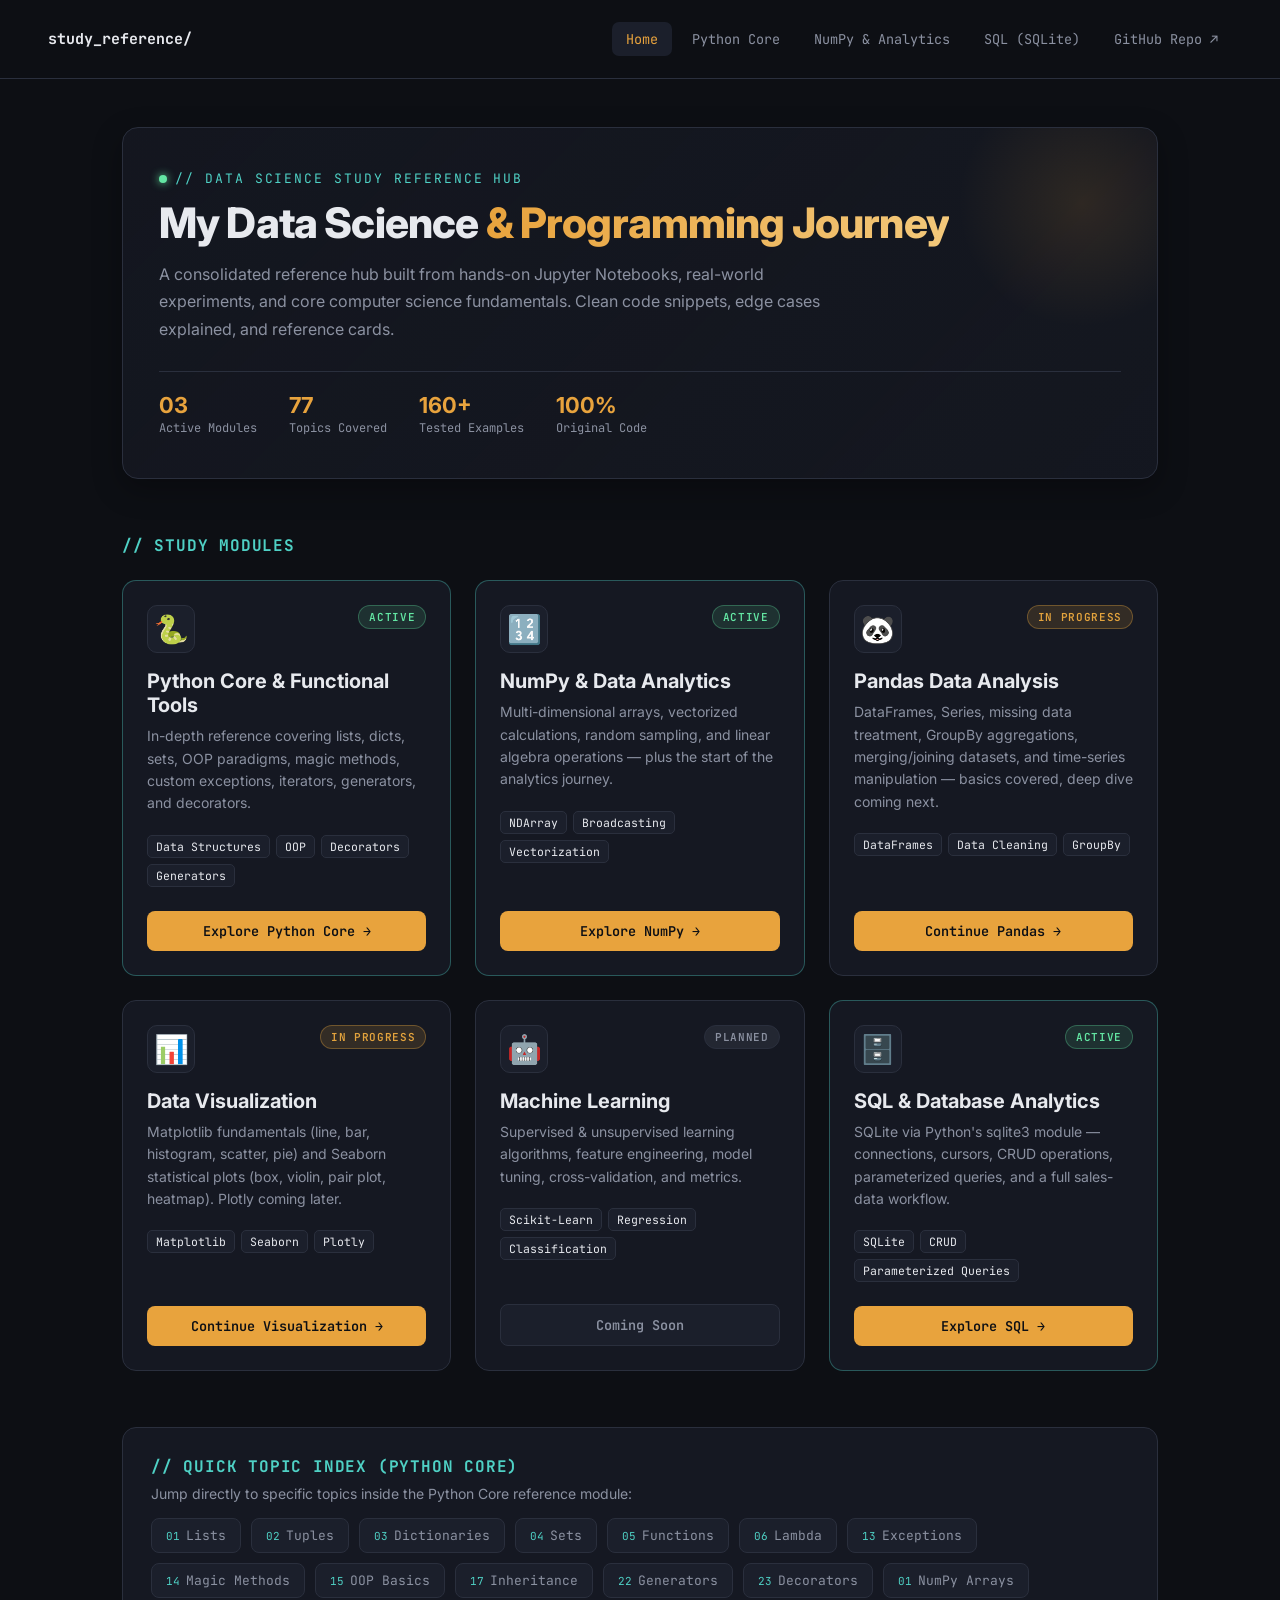
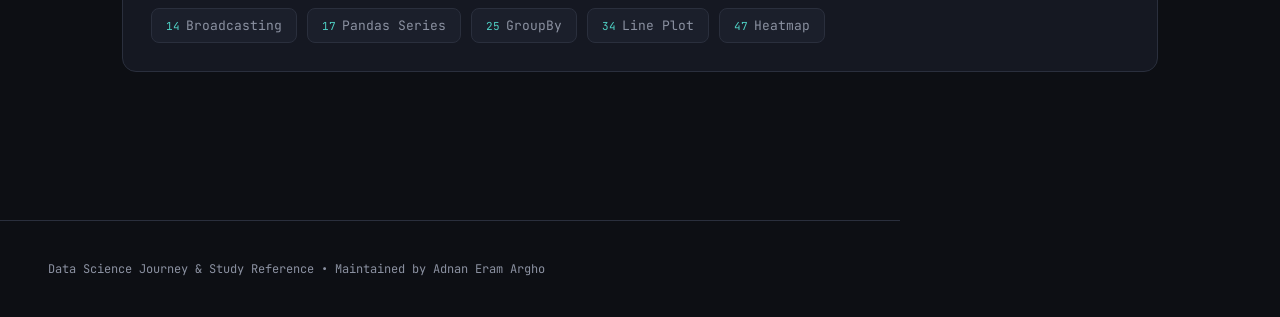
==== commit 0ead34a3: "done" ====
--- a/index.html
+++ b/index.html
@@ -21,6 +21,7 @@
             <a href="index.html" class="active">Home</a>
             <a href="python/index.html">Python Core</a>
             <a href="numpy/index.html">NumPy &amp; Analytics</a>
+            <a href="sql/index.html">SQL (SQLite)</a>
             <a href="https://github.com/Adnan-Eram-Argho/My-Data_science_journey" target="_blank" rel="noopener">GitHub Repo ↗</a>
         </nav>
     </header>
@@ -39,15 +40,15 @@
 
                        <div class="dashboard-stats">
                 <div class="stat-item">
-                    <div class="stat-val">02</div>
+                    <div class="stat-val">03</div>
                     <div class="stat-lbl">Active Modules</div>
                 </div>
                 <div class="stat-item">
-                    <div class="stat-val">70</div>
+                    <div class="stat-val">77</div>
                     <div class="stat-lbl">Topics Covered</div>
                 </div>
                 <div class="stat-item">
-                    <div class="stat-val">145+</div>
+                    <div class="stat-val">160+</div>
                     <div class="stat-lbl">Tested Examples</div>
                 </div>
                 <div class="stat-item">
@@ -164,24 +165,24 @@
                 <button class="card-btn btn-disabled" disabled>Coming Soon</button>
             </div>
 
-            <!-- SQL & Databases (PLANNED) -->
-            <div class="module-card">
+            <!-- SQL & Databases (ACTIVE) -->
+            <div class="module-card active-card">
                 <div>
                     <div class="card-top">
                         <div class="card-icon">🗄️</div>
-                        <span class="status-tag planned">Planned</span>
+                        <span class="status-tag active">Active</span>
                     </div>
                     <h3>SQL &amp; Database Analytics</h3>
                     <p>
-                        Relational database queries, complex JOINs, aggregation logic, CTEs, subqueries, and analytical window functions.
-                    </p>
-                    <div class="card-tags">
-                        <span class="card-tag">SQL</span>
-                        <span class="card-tag">Joins</span>
-                        <span class="card-tag">Window Functions</span>
-                    </div>
-                </div>
-                <button class="card-btn btn-disabled" disabled>Coming Soon</button>
+                        SQLite via Python's sqlite3 module — connections, cursors, CRUD operations, parameterized queries, and a full sales-data workflow.
+                    </p>
+                    <div class="card-tags">
+                        <span class="card-tag">SQLite</span>
+                        <span class="card-tag">CRUD</span>
+                        <span class="card-tag">Parameterized Queries</span>
+                    </div>
+                </div>
+                <a href="sql/index.html" class="card-btn btn-active">Explore SQL →</a>
             </div>
         </div>
 
--- a/style.css
+++ b/style.css
@@ -554,7 +554,44 @@
     }
     .topbar {
         padding: 16px 20px;
-    }
+        flex-direction: column;
+        align-items: flex-start;
+        gap: 12px;
+    }
+    .topbar nav {
+        flex-wrap: wrap;
+        gap: 4px;
+    }
+    .topbar nav a {
+        font-size: 11.5px;
+        padding: 5px 8px;
+    }
+    .hero-dashboard {
+        padding: 28px 20px;
+    }
+    .dashboard-stats {
+        display: grid;
+        grid-template-columns: 1fr 1fr;
+        gap: 16px;
+    }
+    .cards-grid {
+        grid-template-columns: 1fr;
+    }
+    .quick-index {
+        padding: 20px 16px;
+    }
+}
+
+/* Mobile sidebar: hide desktop dots when toggle is visible */
+@media (max-width: 900px) {
+    .desktop-dots {
+        display: none;
+    }
+}
+
+.toggle-icon {
+    font-size: 18px;
+    color: var(--muted);
 }
 
 .hero-dashboard {
@@ -856,4 +893,21 @@
     background: rgba(227, 163, 61, 0.15);
     color: #e3a33d;
     border: 1px solid rgba(227, 163, 61, 0.35);
+}
+
+/* ===== Nav group label (sidebar section headers) ===== */
+.nav-group-label {
+    font-family: var(--mono);
+    font-size: 11px;
+    letter-spacing: .1em;
+    text-transform: uppercase;
+    color: var(--accent);
+    padding: 14px 10px 6px;
+    font-weight: 700;
+}
+
+/* ===== SQL module badge color ===== */
+.badge.sql {
+    color: #4dd68e;
+    border-color: rgba(77, 214, 142, .35);
 }
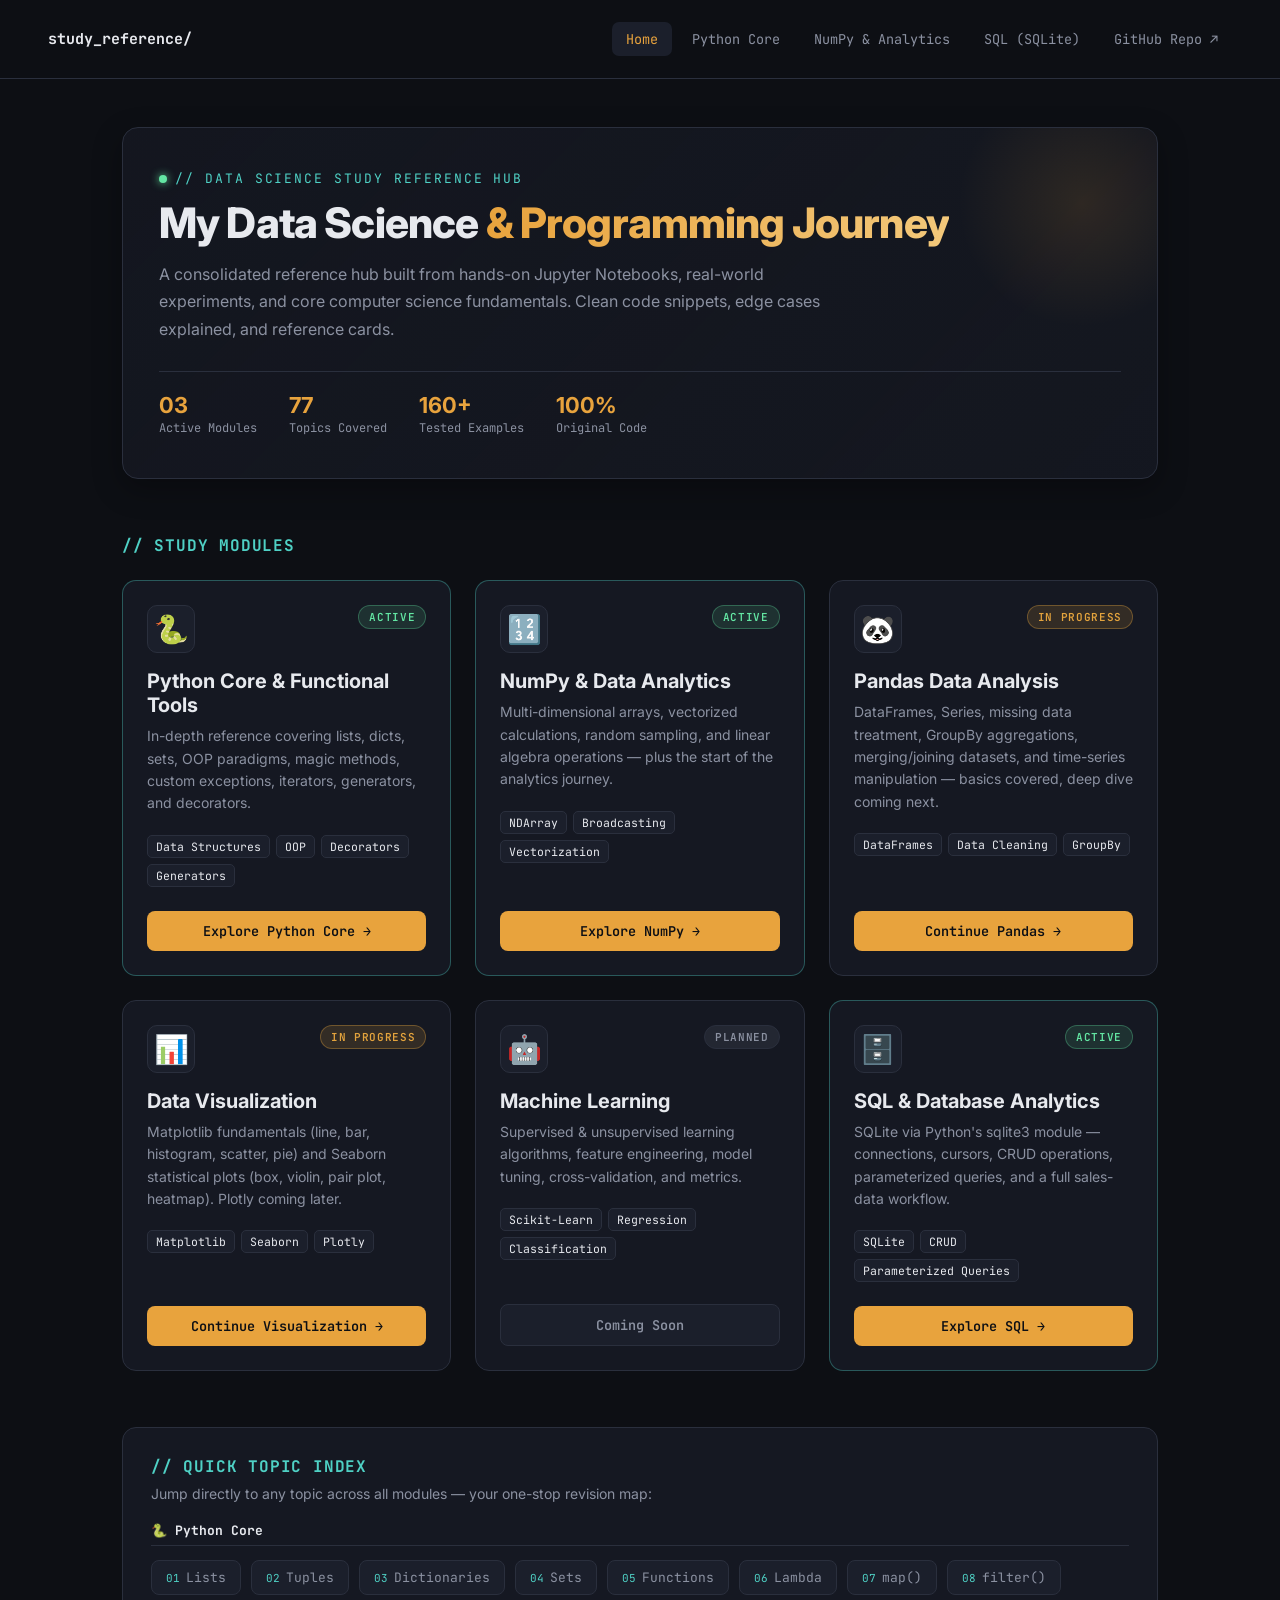
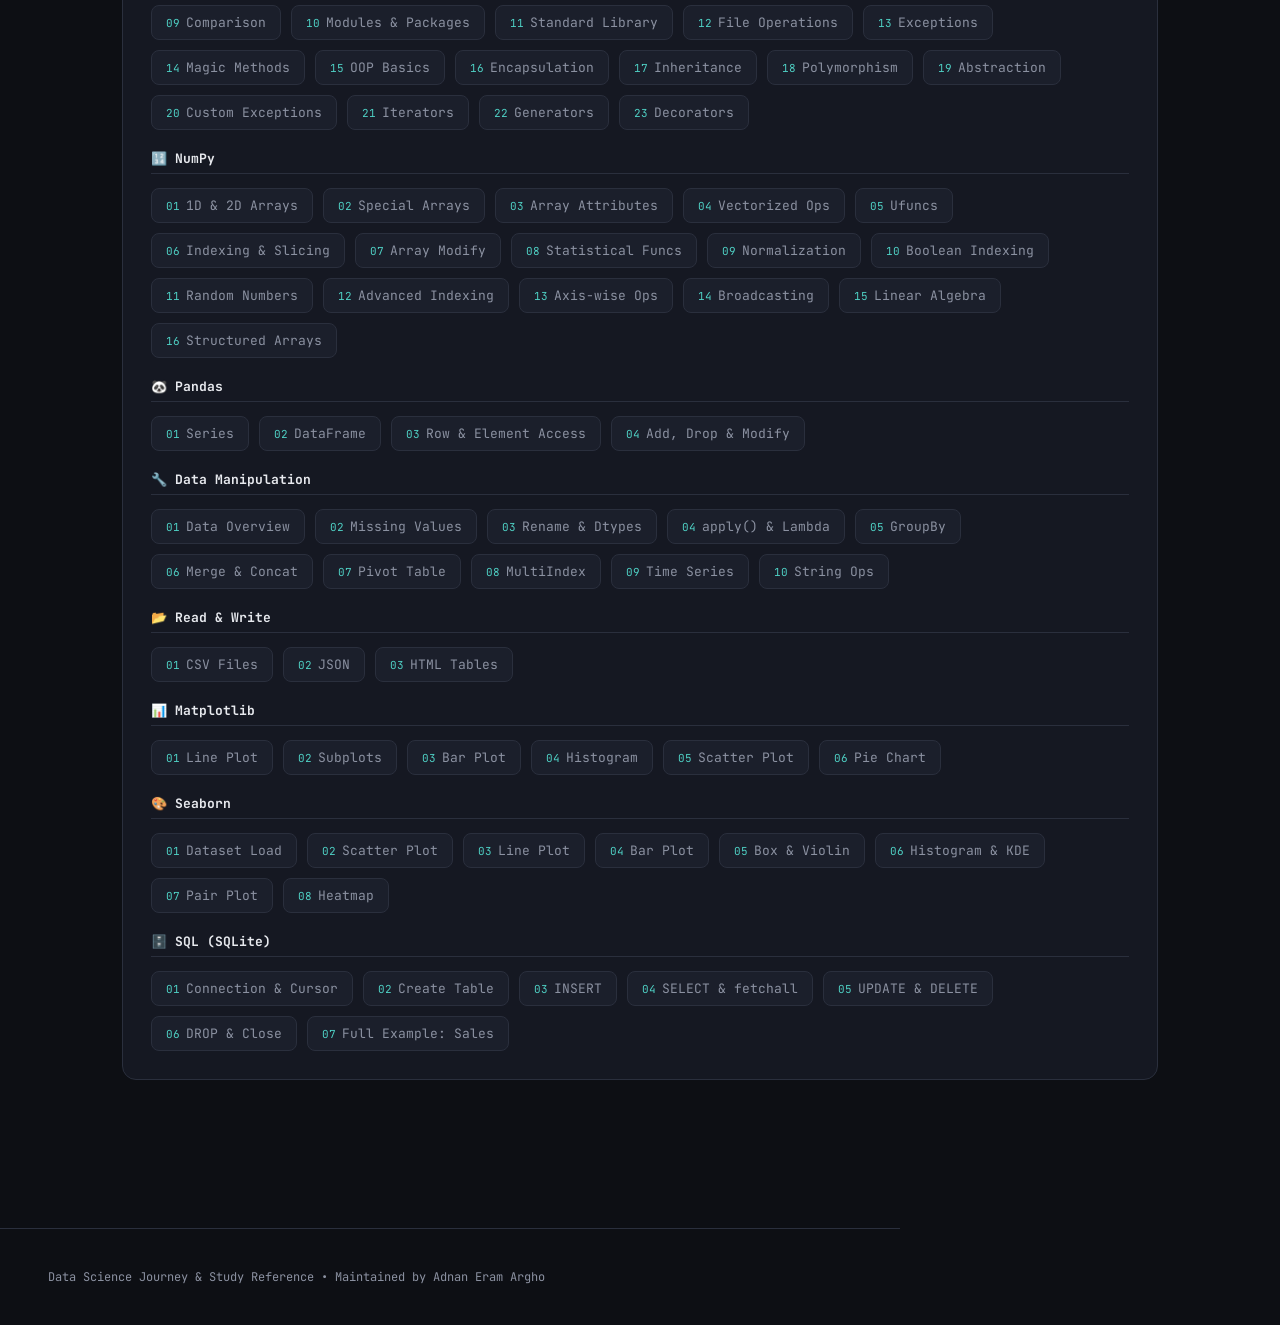
==== commit 09982a47: "done" ====
--- a/index.html
+++ b/index.html
@@ -189,11 +189,14 @@
         <!-- Quick Topics Index -->
         <section class="quick-index">
             <div class="section-head" style="margin-bottom: 8px;">
-                <h2>// QUICK TOPIC INDEX (PYTHON CORE)</h2>
-            </div>
-            <p style="color: var(--muted); font-size: 14px; margin: 0 0 16px;">
-                Jump directly to specific topics inside the Python Core reference module:
+                <h2>// QUICK TOPIC INDEX</h2>
+            </div>
+            <p style="color: var(--muted); font-size: 14px; margin: 0 0 20px;">
+                Jump directly to any topic across all modules — your one-stop revision map:
             </p>
+
+            <!-- Python Core -->
+            <div class="index-group-label">🐍 Python Core</div>
             <div class="chips-wrapper">
                 <a href="python/index.html#lists" class="topic-chip"><span class="chip-num">01</span> Lists</a>
                 <a href="python/index.html#tuples" class="topic-chip"><span class="chip-num">02</span> Tuples</a>
@@ -201,18 +204,112 @@
                 <a href="python/index.html#sets" class="topic-chip"><span class="chip-num">04</span> Sets</a>
                 <a href="python/index.html#functions" class="topic-chip"><span class="chip-num">05</span> Functions</a>
                 <a href="python/index.html#lambda" class="topic-chip"><span class="chip-num">06</span> Lambda</a>
+                <a href="python/index.html#map" class="topic-chip"><span class="chip-num">07</span> map()</a>
+                <a href="python/index.html#filter" class="topic-chip"><span class="chip-num">08</span> filter()</a>
+                <a href="python/index.html#comparison" class="topic-chip"><span class="chip-num">09</span> Comparison</a>
+                <a href="python/index.html#modules" class="topic-chip"><span class="chip-num">10</span> Modules &amp; Packages</a>
+                <a href="python/index.html#stdlib" class="topic-chip"><span class="chip-num">11</span> Standard Library</a>
+                <a href="python/index.html#fileops" class="topic-chip"><span class="chip-num">12</span> File Operations</a>
                 <a href="python/index.html#exceptions" class="topic-chip"><span class="chip-num">13</span> Exceptions</a>
                 <a href="python/index.html#magic-methods" class="topic-chip"><span class="chip-num">14</span> Magic Methods</a>
                 <a href="python/index.html#oop-basics" class="topic-chip"><span class="chip-num">15</span> OOP Basics</a>
+                <a href="python/index.html#encapsulation" class="topic-chip"><span class="chip-num">16</span> Encapsulation</a>
                 <a href="python/index.html#inheritance" class="topic-chip"><span class="chip-num">17</span> Inheritance</a>
+                <a href="python/index.html#polymorphism" class="topic-chip"><span class="chip-num">18</span> Polymorphism</a>
+                <a href="python/index.html#abstraction" class="topic-chip"><span class="chip-num">19</span> Abstraction</a>
+                <a href="python/index.html#custom-exceptions" class="topic-chip"><span class="chip-num">20</span> Custom Exceptions</a>
+                <a href="python/index.html#iterators" class="topic-chip"><span class="chip-num">21</span> Iterators</a>
                 <a href="python/index.html#generators" class="topic-chip"><span class="chip-num">22</span> Generators</a>
-                                <a href="python/index.html#decorators" class="topic-chip"><span class="chip-num">23</span> Decorators</a>
-                <a href="numpy/index.html#np-01" class="topic-chip"><span class="chip-num">01</span> NumPy Arrays</a>
+                <a href="python/index.html#decorators" class="topic-chip"><span class="chip-num">23</span> Decorators</a>
+            </div>
+
+            <!-- NumPy -->
+            <div class="index-group-label">🔢 NumPy</div>
+            <div class="chips-wrapper">
+                <a href="numpy/index.html#np-01" class="topic-chip"><span class="chip-num">01</span> 1D &amp; 2D Arrays</a>
+                <a href="numpy/index.html#np-02" class="topic-chip"><span class="chip-num">02</span> Special Arrays</a>
+                <a href="numpy/index.html#np-03" class="topic-chip"><span class="chip-num">03</span> Array Attributes</a>
+                <a href="numpy/index.html#np-04" class="topic-chip"><span class="chip-num">04</span> Vectorized Ops</a>
+                <a href="numpy/index.html#np-05" class="topic-chip"><span class="chip-num">05</span> Ufuncs</a>
+                <a href="numpy/index.html#np-06" class="topic-chip"><span class="chip-num">06</span> Indexing &amp; Slicing</a>
+                <a href="numpy/index.html#np-07" class="topic-chip"><span class="chip-num">07</span> Array Modify</a>
+                <a href="numpy/index.html#np-08" class="topic-chip"><span class="chip-num">08</span> Statistical Funcs</a>
+                <a href="numpy/index.html#np-09" class="topic-chip"><span class="chip-num">09</span> Normalization</a>
+                <a href="numpy/index.html#np-10" class="topic-chip"><span class="chip-num">10</span> Boolean Indexing</a>
+                <a href="numpy/index.html#np-11" class="topic-chip"><span class="chip-num">11</span> Random Numbers</a>
+                <a href="numpy/index.html#np-12" class="topic-chip"><span class="chip-num">12</span> Advanced Indexing</a>
+                <a href="numpy/index.html#np-13" class="topic-chip"><span class="chip-num">13</span> Axis-wise Ops</a>
                 <a href="numpy/index.html#np-14" class="topic-chip"><span class="chip-num">14</span> Broadcasting</a>
-                <a href="numpy/index.html#pd-01" class="topic-chip"><span class="chip-num">17</span> Pandas Series</a>
-                <a href="numpy/index.html#dm-05" class="topic-chip"><span class="chip-num">25</span> GroupBy</a>
-                <a href="numpy/index.html#mpl-01" class="topic-chip"><span class="chip-num">34</span> Line Plot</a>
-                <a href="numpy/index.html#sns-08" class="topic-chip"><span class="chip-num">47</span> Heatmap</a>
+                <a href="numpy/index.html#np-15" class="topic-chip"><span class="chip-num">15</span> Linear Algebra</a>
+                <a href="numpy/index.html#np-16" class="topic-chip"><span class="chip-num">16</span> Structured Arrays</a>
+            </div>
+
+            <!-- Pandas -->
+            <div class="index-group-label">🐼 Pandas</div>
+            <div class="chips-wrapper">
+                <a href="numpy/index.html#pd-01" class="topic-chip"><span class="chip-num">01</span> Series</a>
+                <a href="numpy/index.html#pd-02" class="topic-chip"><span class="chip-num">02</span> DataFrame</a>
+                <a href="numpy/index.html#pd-03" class="topic-chip"><span class="chip-num">03</span> Row &amp; Element Access</a>
+                <a href="numpy/index.html#pd-04" class="topic-chip"><span class="chip-num">04</span> Add, Drop &amp; Modify</a>
+            </div>
+
+            <!-- Data Manipulation -->
+            <div class="index-group-label">🔧 Data Manipulation</div>
+            <div class="chips-wrapper">
+                <a href="numpy/index.html#dm-01" class="topic-chip"><span class="chip-num">01</span> Data Overview</a>
+                <a href="numpy/index.html#dm-02" class="topic-chip"><span class="chip-num">02</span> Missing Values</a>
+                <a href="numpy/index.html#dm-03" class="topic-chip"><span class="chip-num">03</span> Rename &amp; Dtypes</a>
+                <a href="numpy/index.html#dm-04" class="topic-chip"><span class="chip-num">04</span> apply() &amp; Lambda</a>
+                <a href="numpy/index.html#dm-05" class="topic-chip"><span class="chip-num">05</span> GroupBy</a>
+                <a href="numpy/index.html#dm-06" class="topic-chip"><span class="chip-num">06</span> Merge &amp; Concat</a>
+                <a href="numpy/index.html#dm-07" class="topic-chip"><span class="chip-num">07</span> Pivot Table</a>
+                <a href="numpy/index.html#dm-08" class="topic-chip"><span class="chip-num">08</span> MultiIndex</a>
+                <a href="numpy/index.html#dm-09" class="topic-chip"><span class="chip-num">09</span> Time Series</a>
+                <a href="numpy/index.html#dm-10" class="topic-chip"><span class="chip-num">10</span> String Ops</a>
+            </div>
+
+            <!-- Read/Write -->
+            <div class="index-group-label">📂 Read &amp; Write</div>
+            <div class="chips-wrapper">
+                <a href="numpy/index.html#rd-01" class="topic-chip"><span class="chip-num">01</span> CSV Files</a>
+                <a href="numpy/index.html#rd-02" class="topic-chip"><span class="chip-num">02</span> JSON</a>
+                <a href="numpy/index.html#rd-03" class="topic-chip"><span class="chip-num">03</span> HTML Tables</a>
+            </div>
+
+            <!-- Matplotlib -->
+            <div class="index-group-label">📊 Matplotlib</div>
+            <div class="chips-wrapper">
+                <a href="numpy/index.html#mpl-01" class="topic-chip"><span class="chip-num">01</span> Line Plot</a>
+                <a href="numpy/index.html#mpl-02" class="topic-chip"><span class="chip-num">02</span> Subplots</a>
+                <a href="numpy/index.html#mpl-03" class="topic-chip"><span class="chip-num">03</span> Bar Plot</a>
+                <a href="numpy/index.html#mpl-04" class="topic-chip"><span class="chip-num">04</span> Histogram</a>
+                <a href="numpy/index.html#mpl-05" class="topic-chip"><span class="chip-num">05</span> Scatter Plot</a>
+                <a href="numpy/index.html#mpl-06" class="topic-chip"><span class="chip-num">06</span> Pie Chart</a>
+            </div>
+
+            <!-- Seaborn -->
+            <div class="index-group-label">🎨 Seaborn</div>
+            <div class="chips-wrapper">
+                <a href="numpy/index.html#sns-01" class="topic-chip"><span class="chip-num">01</span> Dataset Load</a>
+                <a href="numpy/index.html#sns-02" class="topic-chip"><span class="chip-num">02</span> Scatter Plot</a>
+                <a href="numpy/index.html#sns-03" class="topic-chip"><span class="chip-num">03</span> Line Plot</a>
+                <a href="numpy/index.html#sns-04" class="topic-chip"><span class="chip-num">04</span> Bar Plot</a>
+                <a href="numpy/index.html#sns-05" class="topic-chip"><span class="chip-num">05</span> Box &amp; Violin</a>
+                <a href="numpy/index.html#sns-06" class="topic-chip"><span class="chip-num">06</span> Histogram &amp; KDE</a>
+                <a href="numpy/index.html#sns-07" class="topic-chip"><span class="chip-num">07</span> Pair Plot</a>
+                <a href="numpy/index.html#sns-08" class="topic-chip"><span class="chip-num">08</span> Heatmap</a>
+            </div>
+
+            <!-- SQL -->
+            <div class="index-group-label">🗄️ SQL (SQLite)</div>
+            <div class="chips-wrapper">
+                <a href="sql/index.html#sql-01" class="topic-chip"><span class="chip-num">01</span> Connection &amp; Cursor</a>
+                <a href="sql/index.html#sql-02" class="topic-chip"><span class="chip-num">02</span> Create Table</a>
+                <a href="sql/index.html#sql-03" class="topic-chip"><span class="chip-num">03</span> INSERT</a>
+                <a href="sql/index.html#sql-04" class="topic-chip"><span class="chip-num">04</span> SELECT &amp; fetchall</a>
+                <a href="sql/index.html#sql-05" class="topic-chip"><span class="chip-num">05</span> UPDATE &amp; DELETE</a>
+                <a href="sql/index.html#sql-06" class="topic-chip"><span class="chip-num">06</span> DROP &amp; Close</a>
+                <a href="sql/index.html#sql-07" class="topic-chip"><span class="chip-num">07</span> Full Example: Sales</a>
             </div>
         </section>
     </main>
--- a/style.css
+++ b/style.css
@@ -910,4 +910,19 @@
 .badge.sql {
     color: #4dd68e;
     border-color: rgba(77, 214, 142, .35);
+}
+
+/* ===== Index group labels (homepage topic index headers) ===== */
+.index-group-label {
+    font-family: var(--mono);
+    font-size: 13px;
+    font-weight: 700;
+    color: var(--text);
+    margin: 20px 0 8px;
+    padding-bottom: 6px;
+    border-bottom: 1px solid var(--line);
+}
+
+.index-group-label:first-of-type {
+    margin-top: 0;
 }
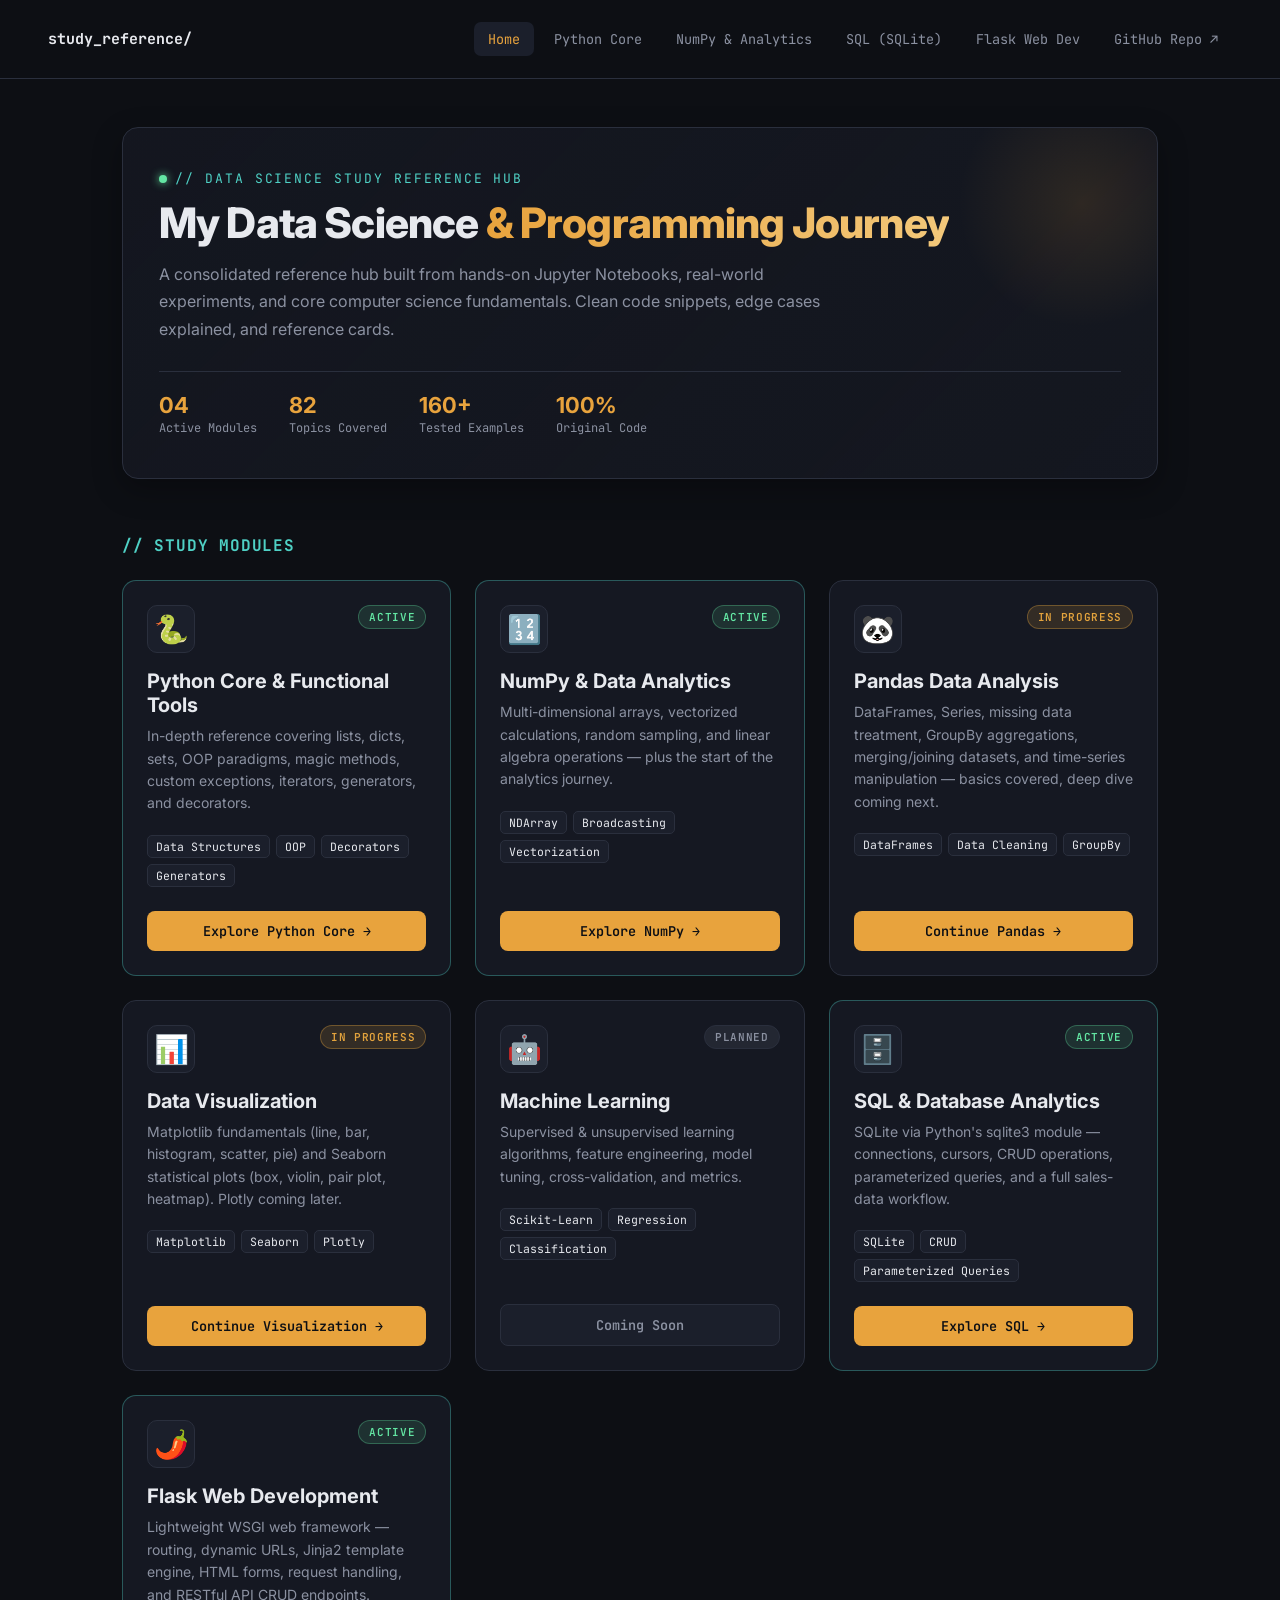
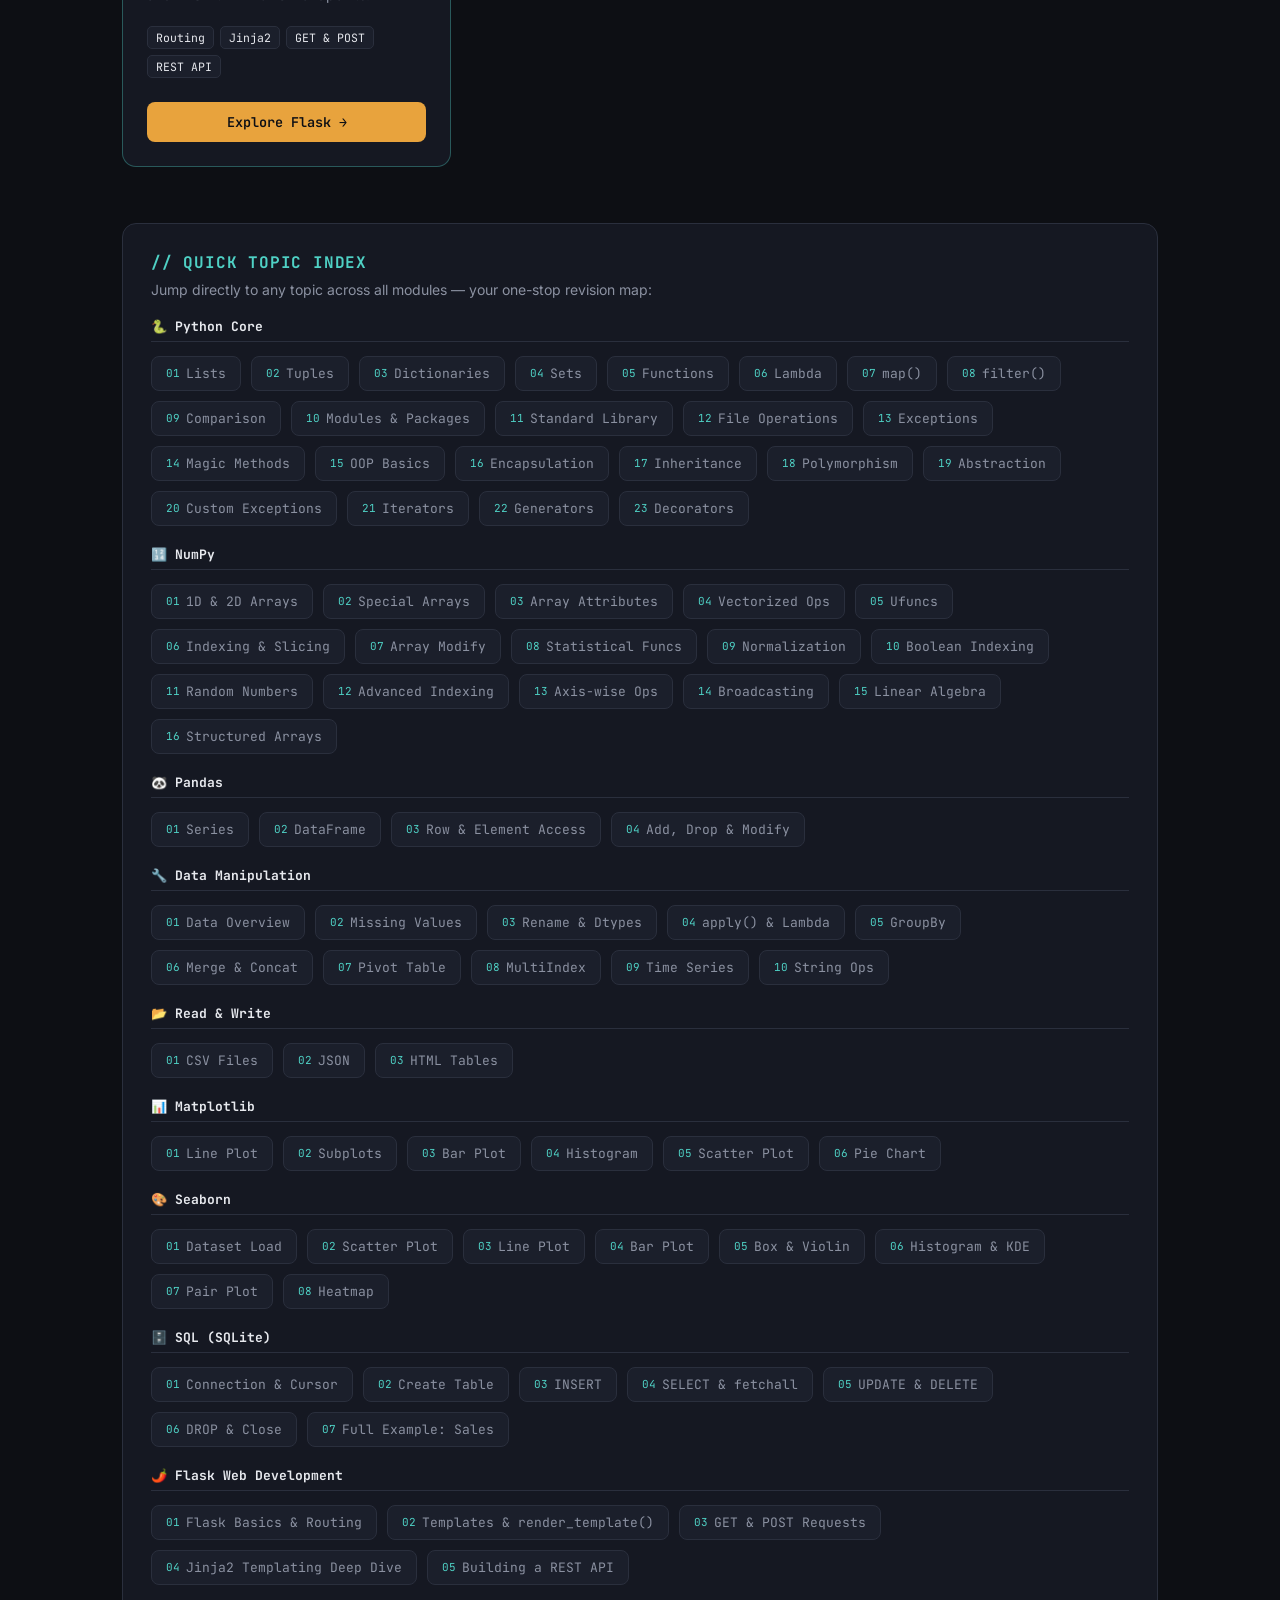
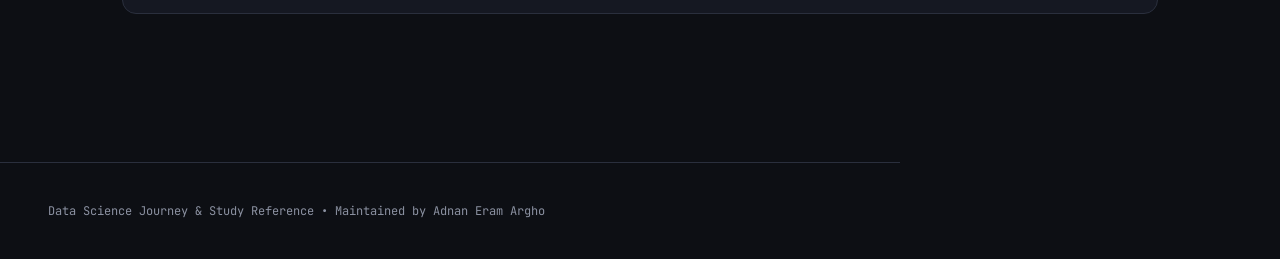
==== commit 7d1bcd06: "added flask and multithreading" ====
--- a/index.html
+++ b/index.html
@@ -22,6 +22,7 @@
             <a href="python/index.html">Python Core</a>
             <a href="numpy/index.html">NumPy &amp; Analytics</a>
             <a href="sql/index.html">SQL (SQLite)</a>
+            <a href="flask/index.html">Flask Web Dev</a>
             <a href="https://github.com/Adnan-Eram-Argho/My-Data_science_journey" target="_blank" rel="noopener">GitHub Repo ↗</a>
         </nav>
     </header>
@@ -40,11 +41,11 @@
 
                        <div class="dashboard-stats">
                 <div class="stat-item">
-                    <div class="stat-val">03</div>
+                    <div class="stat-val">04</div>
                     <div class="stat-lbl">Active Modules</div>
                 </div>
                 <div class="stat-item">
-                    <div class="stat-val">77</div>
+                    <div class="stat-val">82</div>
                     <div class="stat-lbl">Topics Covered</div>
                 </div>
                 <div class="stat-item">
@@ -183,6 +184,27 @@
                     </div>
                 </div>
                 <a href="sql/index.html" class="card-btn btn-active">Explore SQL →</a>
+            </div>
+
+            <!-- Flask (ACTIVE) -->
+            <div class="module-card active-card">
+                <div>
+                    <div class="card-top">
+                        <div class="card-icon">🌶️</div>
+                        <span class="status-tag active">Active</span>
+                    </div>
+                    <h3>Flask Web Development</h3>
+                    <p>
+                        Lightweight WSGI web framework — routing, dynamic URLs, Jinja2 template engine, HTML forms, request handling, and RESTful API CRUD endpoints.
+                    </p>
+                    <div class="card-tags">
+                        <span class="card-tag">Routing</span>
+                        <span class="card-tag">Jinja2</span>
+                        <span class="card-tag">GET &amp; POST</span>
+                        <span class="card-tag">REST API</span>
+                    </div>
+                </div>
+                <a href="flask/index.html" class="card-btn btn-active">Explore Flask →</a>
             </div>
         </div>
 
@@ -311,6 +333,16 @@
                 <a href="sql/index.html#sql-06" class="topic-chip"><span class="chip-num">06</span> DROP &amp; Close</a>
                 <a href="sql/index.html#sql-07" class="topic-chip"><span class="chip-num">07</span> Full Example: Sales</a>
             </div>
+
+            <!-- Flask -->
+            <div class="index-group-label">🌶️ Flask Web Development</div>
+            <div class="chips-wrapper">
+                <a href="flask/index.html#flask-basics" class="topic-chip"><span class="chip-num">01</span> Flask Basics &amp; Routing</a>
+                <a href="flask/index.html#templates" class="topic-chip"><span class="chip-num">02</span> Templates &amp; render_template()</a>
+                <a href="flask/index.html#get-post" class="topic-chip"><span class="chip-num">03</span> GET &amp; POST Requests</a>
+                <a href="flask/index.html#jinja2" class="topic-chip"><span class="chip-num">04</span> Jinja2 Templating Deep Dive</a>
+                <a href="flask/index.html#rest-api" class="topic-chip"><span class="chip-num">05</span> Building a REST API</a>
+            </div>
         </section>
     </main>
 
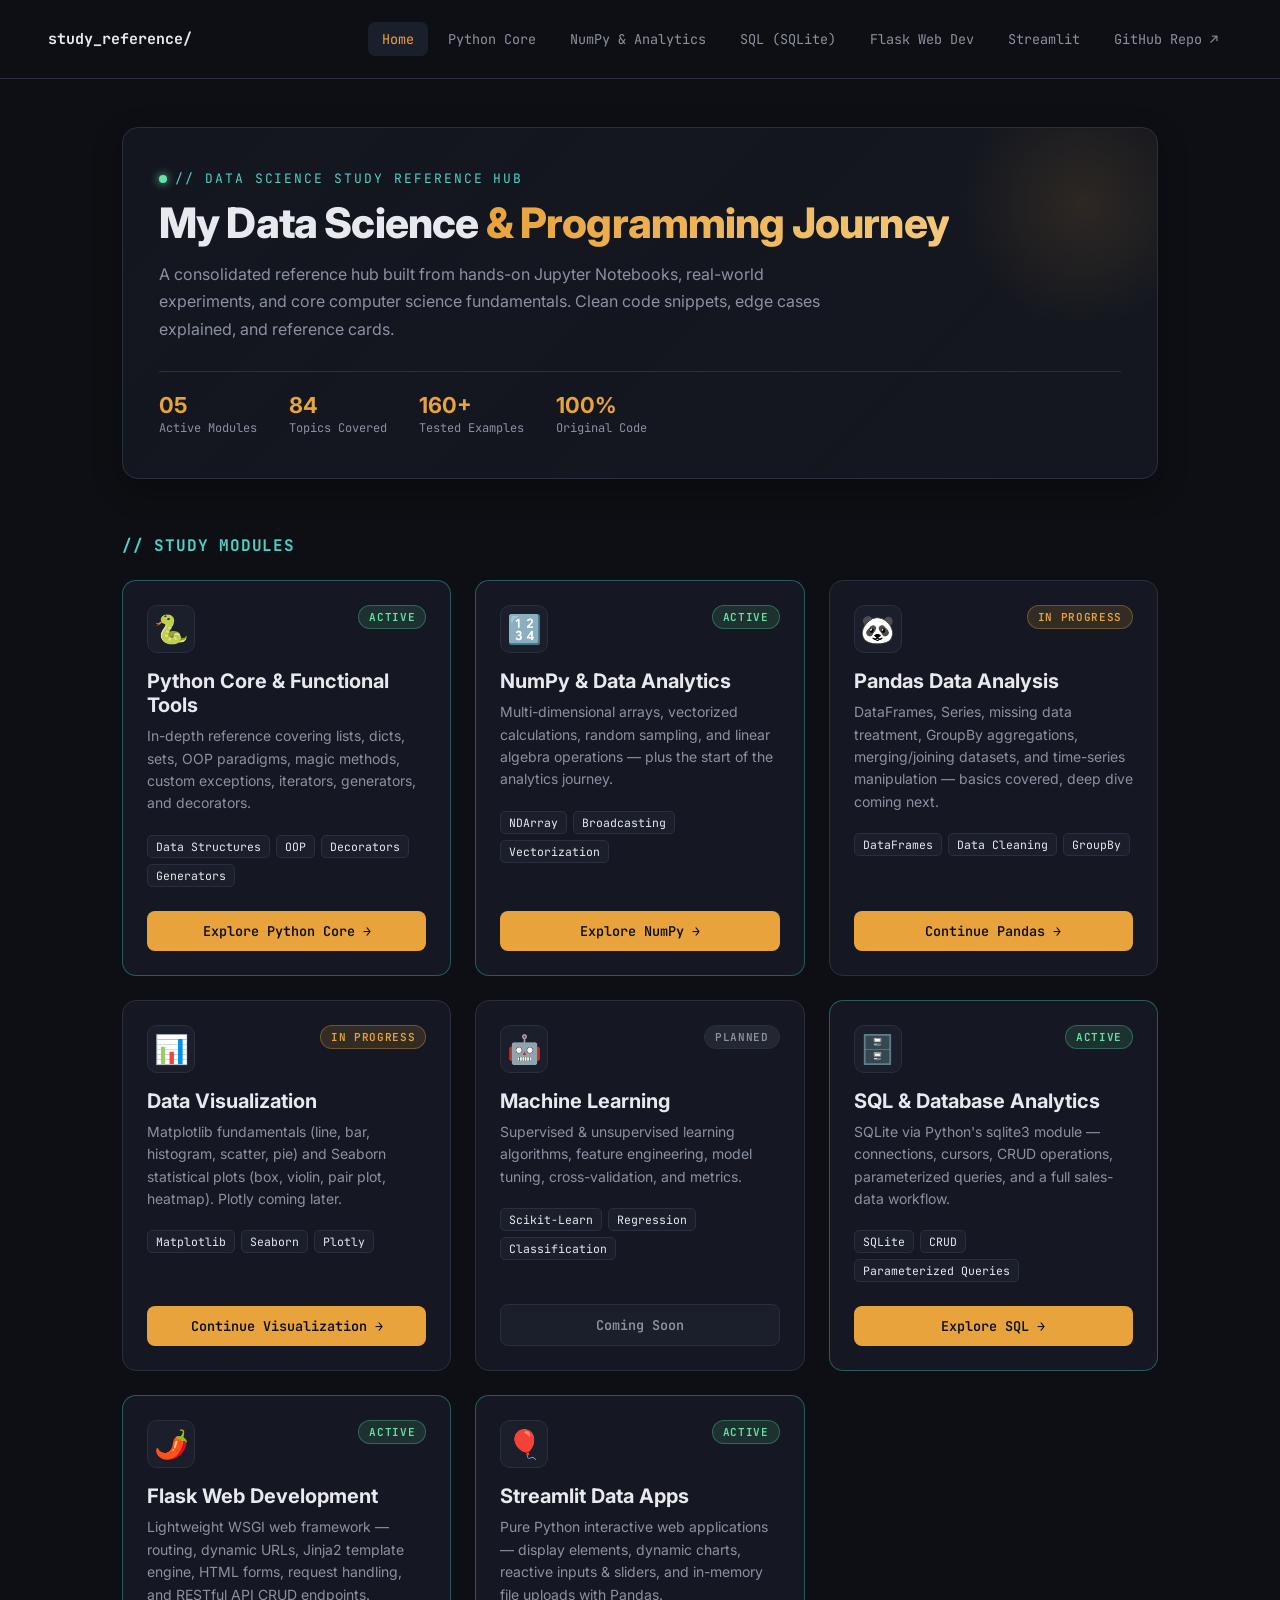
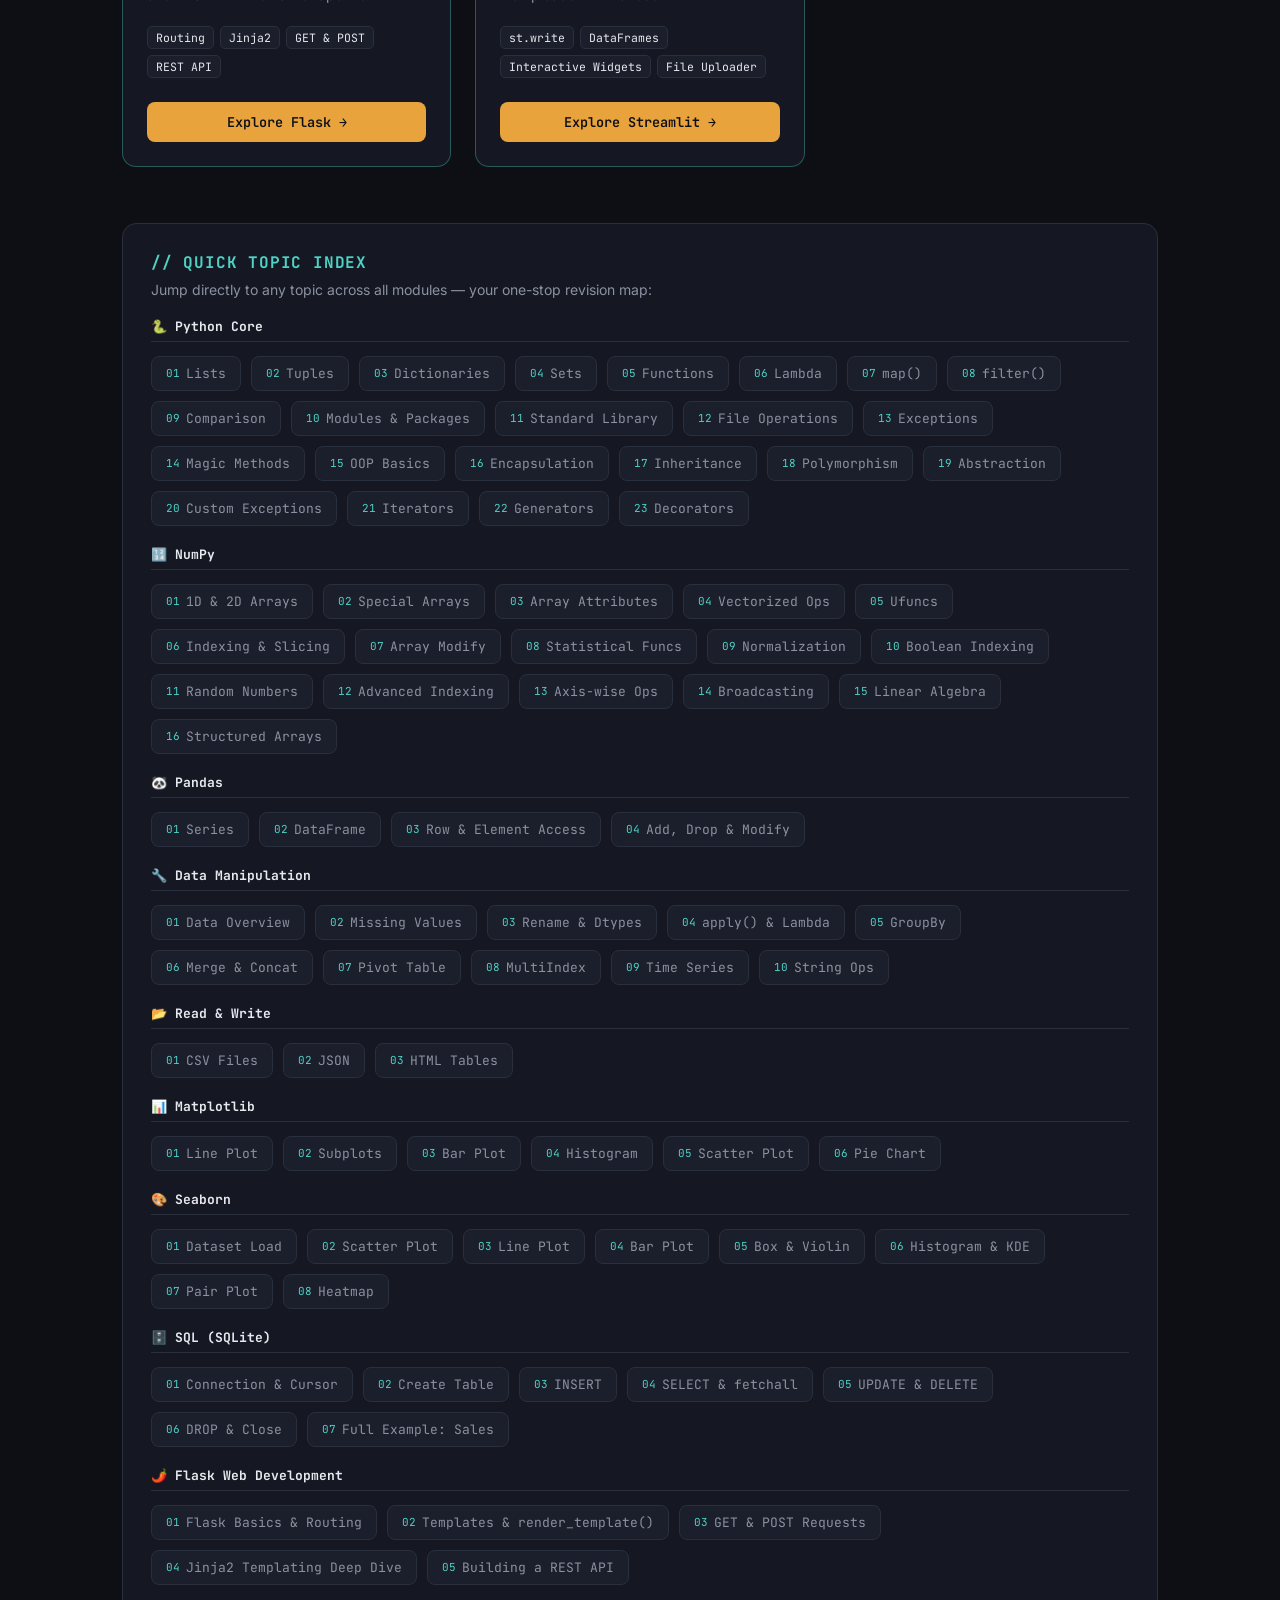
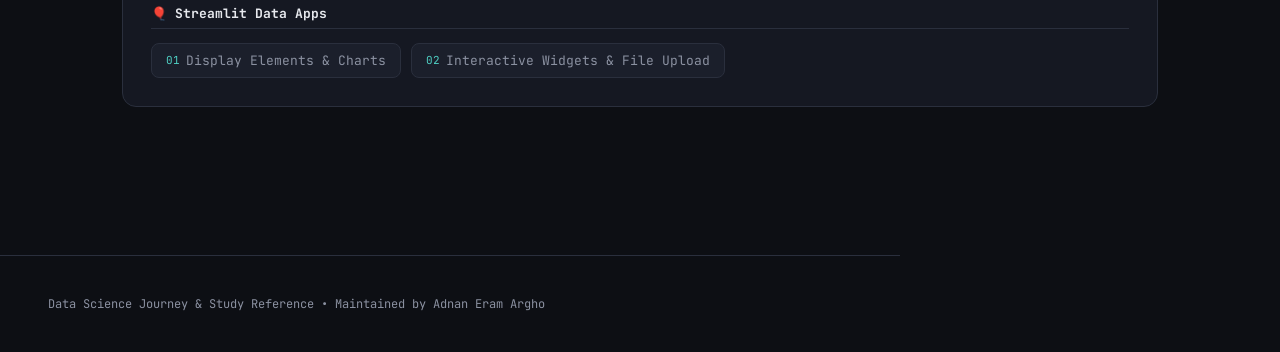
==== commit 0f578ac9: "streamlit added" ====
--- a/index.html
+++ b/index.html
@@ -23,6 +23,7 @@
             <a href="numpy/index.html">NumPy &amp; Analytics</a>
             <a href="sql/index.html">SQL (SQLite)</a>
             <a href="flask/index.html">Flask Web Dev</a>
+            <a href="streamlit/index.html">Streamlit</a>
             <a href="https://github.com/Adnan-Eram-Argho/My-Data_science_journey" target="_blank" rel="noopener">GitHub Repo ↗</a>
         </nav>
     </header>
@@ -41,11 +42,11 @@
 
                        <div class="dashboard-stats">
                 <div class="stat-item">
-                    <div class="stat-val">04</div>
+                    <div class="stat-val">05</div>
                     <div class="stat-lbl">Active Modules</div>
                 </div>
                 <div class="stat-item">
-                    <div class="stat-val">82</div>
+                    <div class="stat-val">84</div>
                     <div class="stat-lbl">Topics Covered</div>
                 </div>
                 <div class="stat-item">
@@ -205,6 +206,27 @@
                     </div>
                 </div>
                 <a href="flask/index.html" class="card-btn btn-active">Explore Flask →</a>
+            </div>
+
+            <!-- Streamlit (ACTIVE) -->
+            <div class="module-card active-card">
+                <div>
+                    <div class="card-top">
+                        <div class="card-icon">🎈</div>
+                        <span class="status-tag active">Active</span>
+                    </div>
+                    <h3>Streamlit Data Apps</h3>
+                    <p>
+                        Pure Python interactive web applications — display elements, dynamic charts, reactive inputs &amp; sliders, and in-memory file uploads with Pandas.
+                    </p>
+                    <div class="card-tags">
+                        <span class="card-tag">st.write</span>
+                        <span class="card-tag">DataFrames</span>
+                        <span class="card-tag">Interactive Widgets</span>
+                        <span class="card-tag">File Uploader</span>
+                    </div>
+                </div>
+                <a href="streamlit/index.html" class="card-btn btn-active">Explore Streamlit →</a>
             </div>
         </div>
 
@@ -343,6 +365,13 @@
                 <a href="flask/index.html#jinja2" class="topic-chip"><span class="chip-num">04</span> Jinja2 Templating Deep Dive</a>
                 <a href="flask/index.html#rest-api" class="topic-chip"><span class="chip-num">05</span> Building a REST API</a>
             </div>
+
+            <!-- Streamlit -->
+            <div class="index-group-label">🎈 Streamlit Data Apps</div>
+            <div class="chips-wrapper">
+                <a href="streamlit/index.html#st-basics" class="topic-chip"><span class="chip-num">01</span> Display Elements &amp; Charts</a>
+                <a href="streamlit/index.html#st-widgets" class="topic-chip"><span class="chip-num">02</span> Interactive Widgets &amp; File Upload</a>
+            </div>
         </section>
     </main>
 
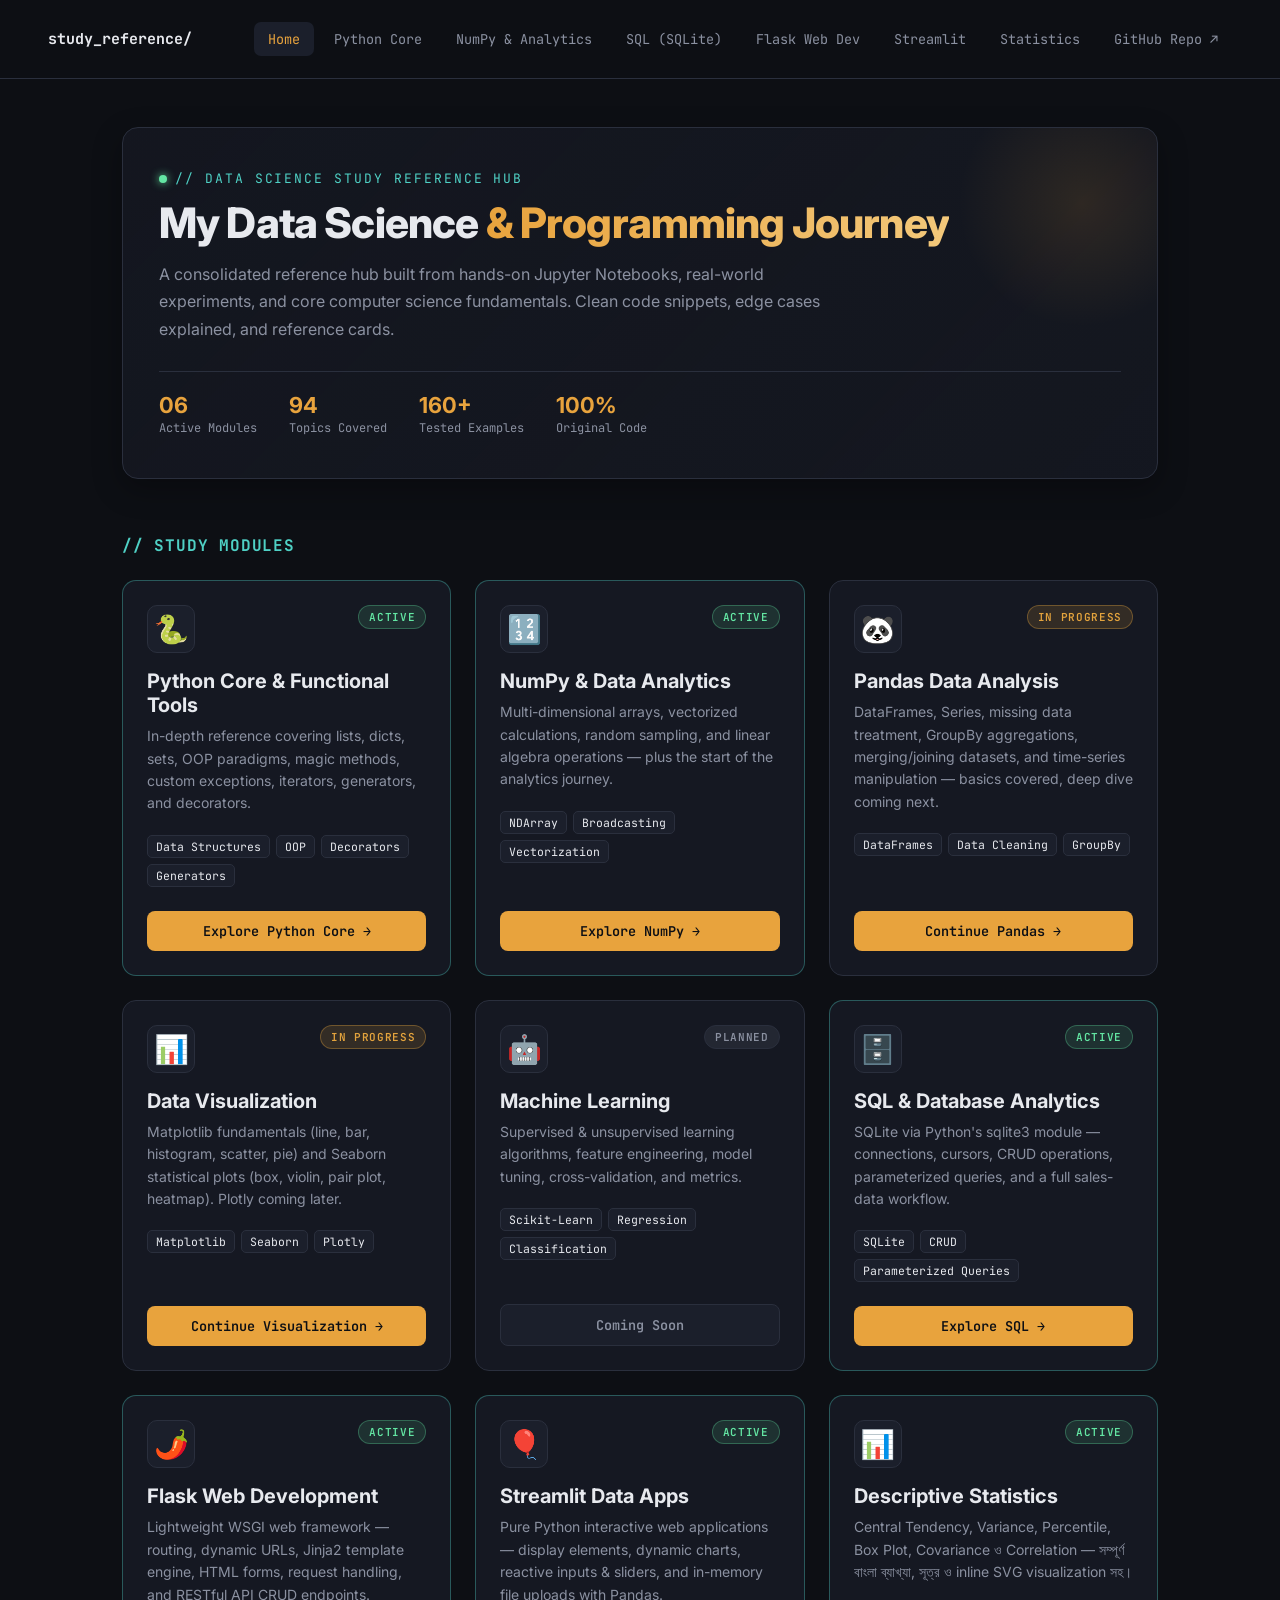
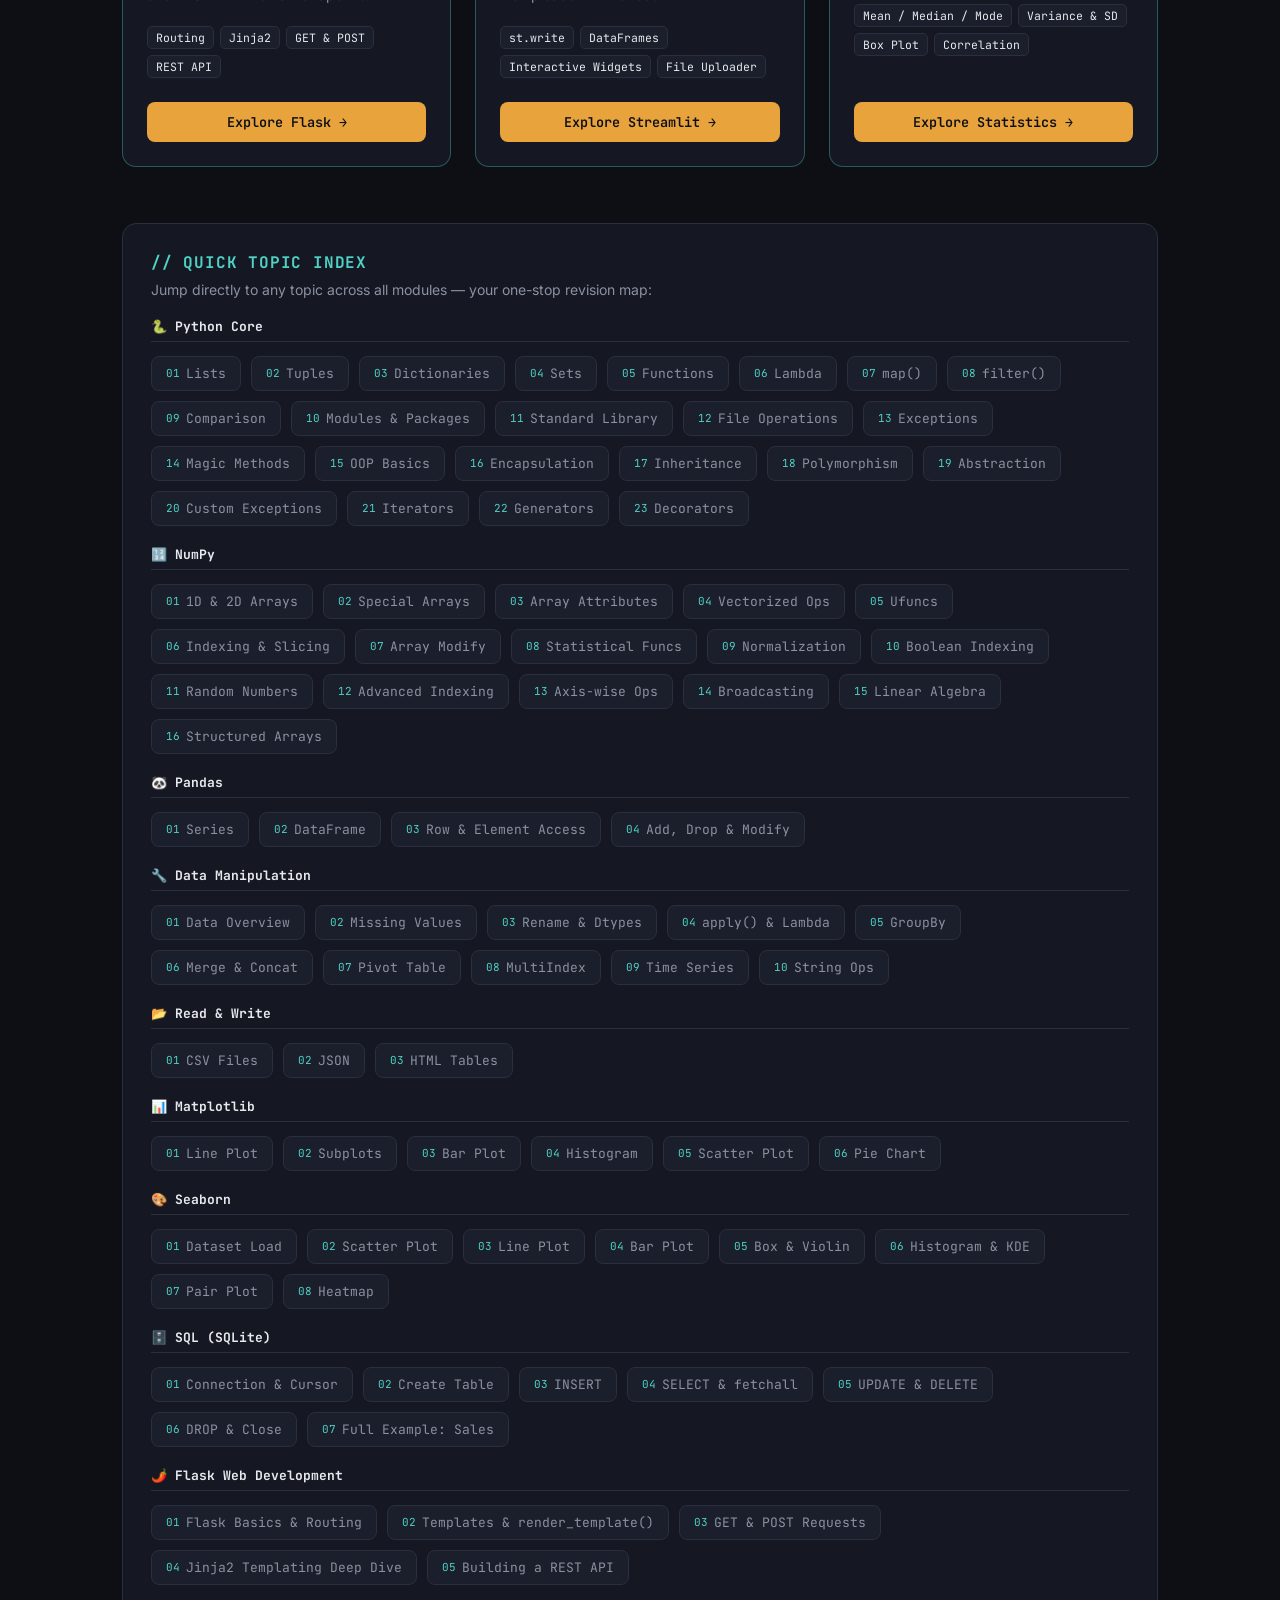
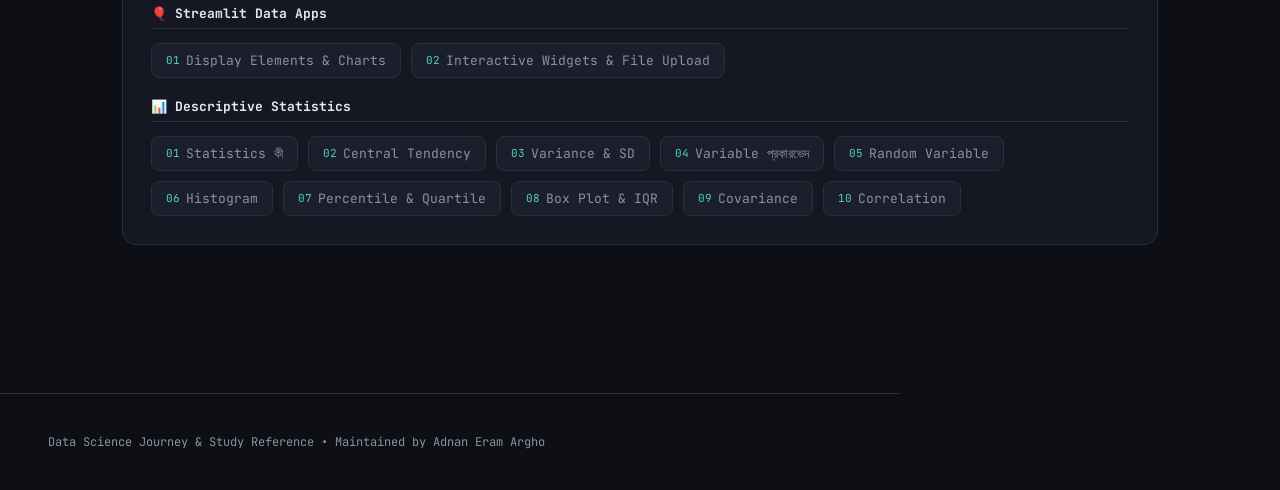
==== commit f83fd85e: "statistics added" ====
--- a/index.html
+++ b/index.html
@@ -24,6 +24,7 @@
             <a href="sql/index.html">SQL (SQLite)</a>
             <a href="flask/index.html">Flask Web Dev</a>
             <a href="streamlit/index.html">Streamlit</a>
+            <a href="statistics/index.html">Statistics</a>
             <a href="https://github.com/Adnan-Eram-Argho/My-Data_science_journey" target="_blank" rel="noopener">GitHub Repo ↗</a>
         </nav>
     </header>
@@ -42,11 +43,11 @@
 
                        <div class="dashboard-stats">
                 <div class="stat-item">
-                    <div class="stat-val">05</div>
+                    <div class="stat-val">06</div>
                     <div class="stat-lbl">Active Modules</div>
                 </div>
                 <div class="stat-item">
-                    <div class="stat-val">84</div>
+                    <div class="stat-val">94</div>
                     <div class="stat-lbl">Topics Covered</div>
                 </div>
                 <div class="stat-item">
@@ -227,6 +228,27 @@
                     </div>
                 </div>
                 <a href="streamlit/index.html" class="card-btn btn-active">Explore Streamlit →</a>
+            </div>
+
+            <!-- Statistics (ACTIVE) -->
+            <div class="module-card active-card">
+                <div>
+                    <div class="card-top">
+                        <div class="card-icon">📊</div>
+                        <span class="status-tag active">Active</span>
+                    </div>
+                    <h3>Descriptive Statistics</h3>
+                    <p>
+                        Central Tendency, Variance, Percentile, Box Plot, Covariance ও Correlation — সম্পূর্ণ বাংলা ব্যাখ্যা, সূত্র ও inline SVG visualization সহ।
+                    </p>
+                    <div class="card-tags">
+                        <span class="card-tag">Mean / Median / Mode</span>
+                        <span class="card-tag">Variance &amp; SD</span>
+                        <span class="card-tag">Box Plot</span>
+                        <span class="card-tag">Correlation</span>
+                    </div>
+                </div>
+                <a href="statistics/index.html" class="card-btn btn-active">Explore Statistics →</a>
             </div>
         </div>
 
@@ -372,6 +394,21 @@
                 <a href="streamlit/index.html#st-basics" class="topic-chip"><span class="chip-num">01</span> Display Elements &amp; Charts</a>
                 <a href="streamlit/index.html#st-widgets" class="topic-chip"><span class="chip-num">02</span> Interactive Widgets &amp; File Upload</a>
             </div>
+
+            <!-- Statistics -->
+            <div class="index-group-label">📊 Descriptive Statistics</div>
+            <div class="chips-wrapper">
+                <a href="statistics/index.html#what-is-stats" class="topic-chip"><span class="chip-num">01</span> Statistics কী</a>
+                <a href="statistics/index.html#central-tendency" class="topic-chip"><span class="chip-num">02</span> Central Tendency</a>
+                <a href="statistics/index.html#variance-sd" class="topic-chip"><span class="chip-num">03</span> Variance &amp; SD</a>
+                <a href="statistics/index.html#variable-types" class="topic-chip"><span class="chip-num">04</span> Variable প্রকারভেদ</a>
+                <a href="statistics/index.html#random-variable" class="topic-chip"><span class="chip-num">05</span> Random Variable</a>
+                <a href="statistics/index.html#histogram" class="topic-chip"><span class="chip-num">06</span> Histogram</a>
+                <a href="statistics/index.html#percentile-quartile" class="topic-chip"><span class="chip-num">07</span> Percentile &amp; Quartile</a>
+                <a href="statistics/index.html#five-num-boxplot" class="topic-chip"><span class="chip-num">08</span> Box Plot &amp; IQR</a>
+                <a href="statistics/index.html#covariance" class="topic-chip"><span class="chip-num">09</span> Covariance</a>
+                <a href="statistics/index.html#correlation" class="topic-chip"><span class="chip-num">10</span> Correlation</a>
+            </div>
         </section>
     </main>
 
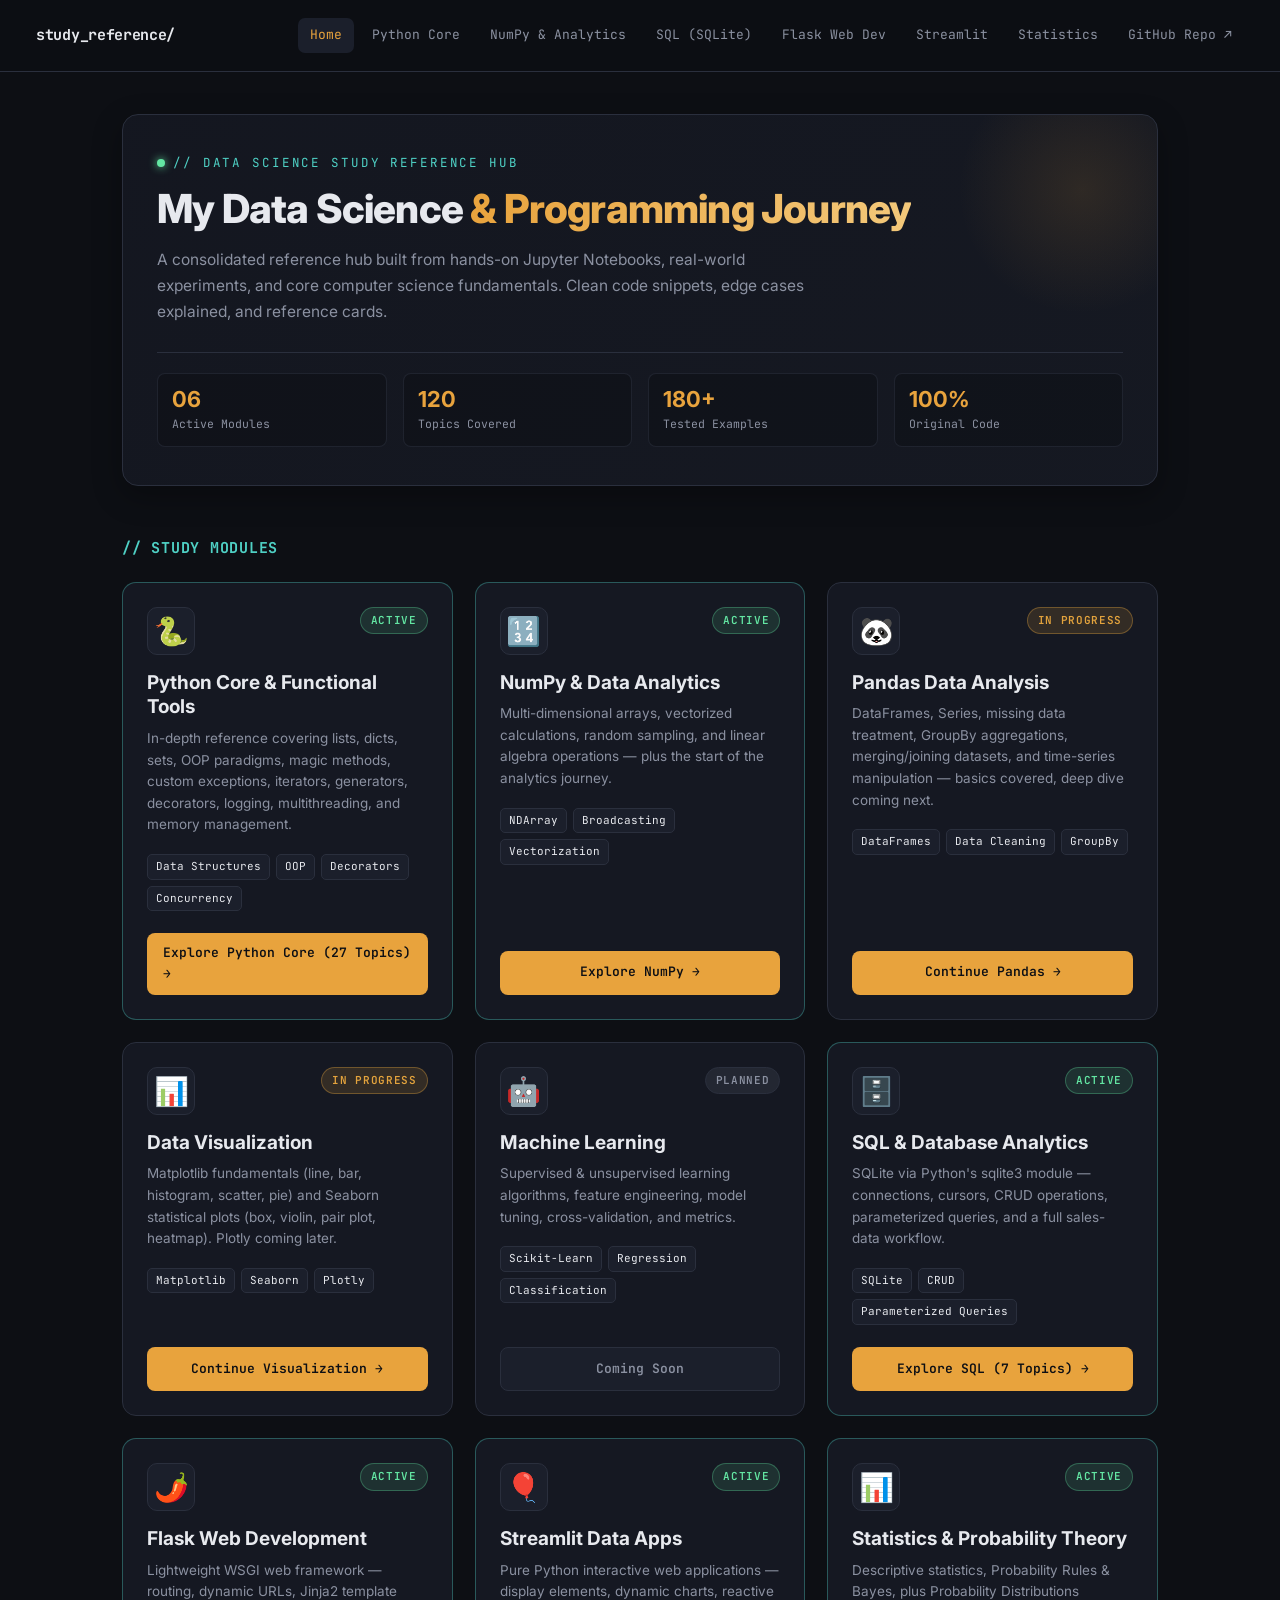
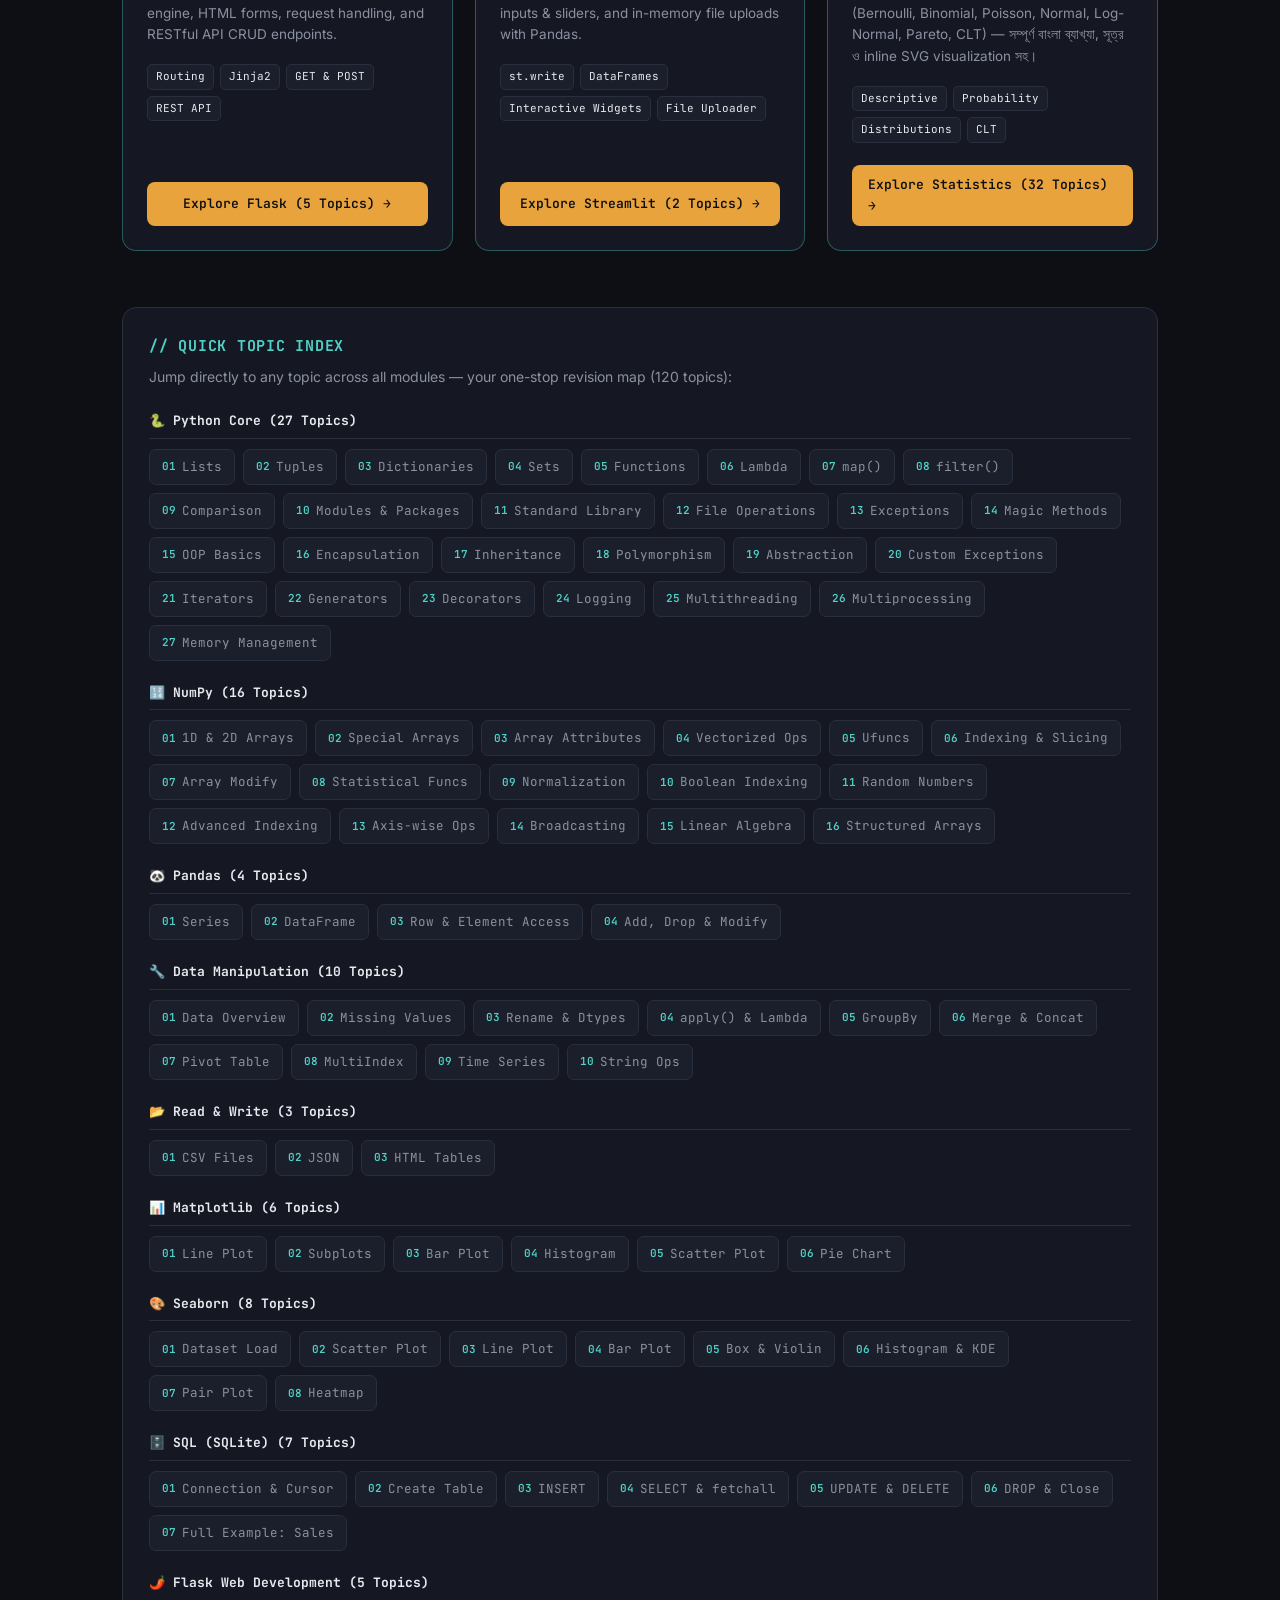
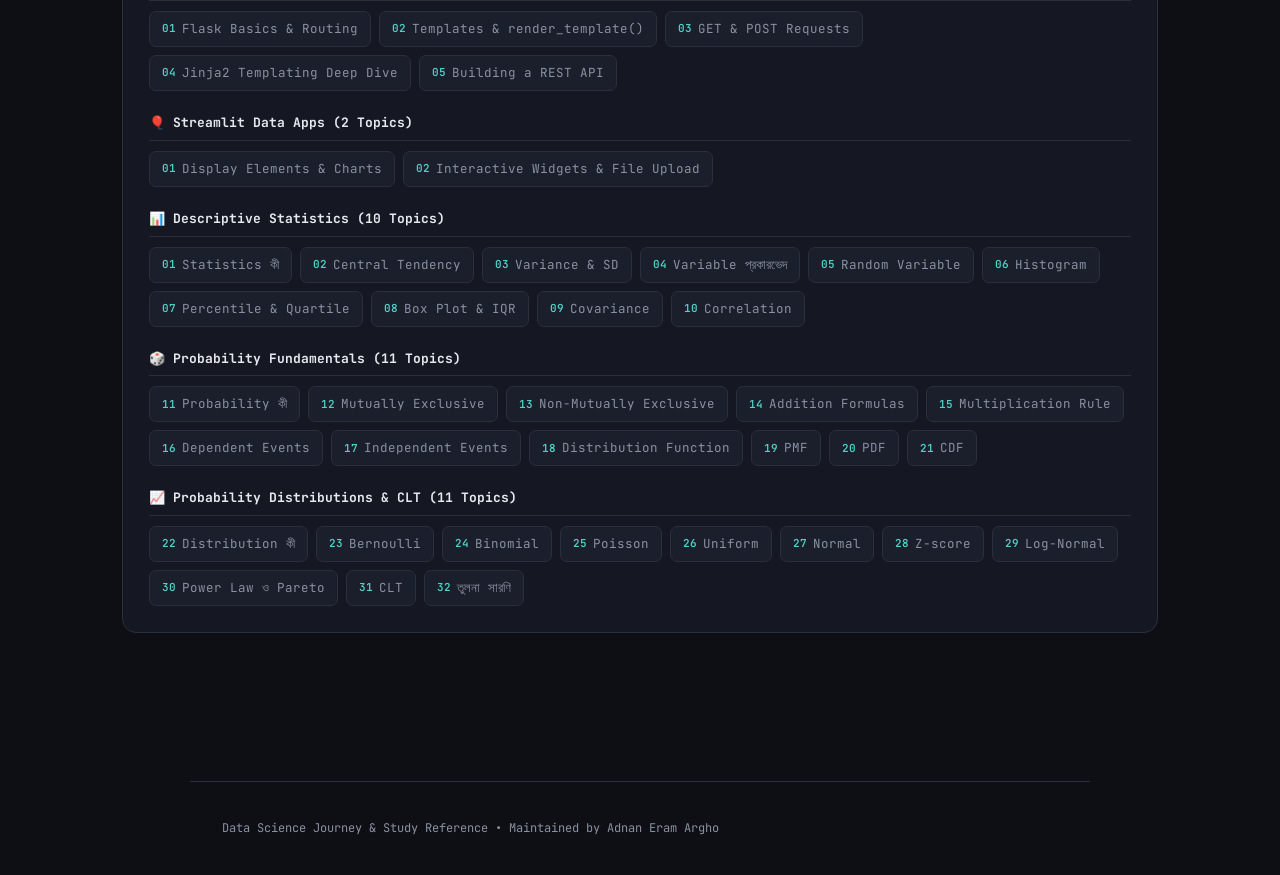
==== commit d5af4d7f: "mobile friendly done" ====
--- a/index.html
+++ b/index.html
@@ -16,8 +16,11 @@
 <body>
 
     <header class="topbar">
-        <a class="brand" href="index.html">study_reference/</a>
-        <nav>
+        <div class="topbar-brand-row">
+            <a class="brand" href="index.html">study_reference/</a>
+            <button class="topbar-toggle" id="topbarToggle" aria-label="Toggle navigation menu">☰</button>
+        </div>
+        <nav id="topbarNav">
             <a href="index.html" class="active">Home</a>
             <a href="python/index.html">Python Core</a>
             <a href="numpy/index.html">NumPy &amp; Analytics</a>
@@ -47,11 +50,11 @@
                     <div class="stat-lbl">Active Modules</div>
                 </div>
                 <div class="stat-item">
-                    <div class="stat-val">94</div>
+                    <div class="stat-val">120</div>
                     <div class="stat-lbl">Topics Covered</div>
                 </div>
                 <div class="stat-item">
-                    <div class="stat-val">160+</div>
+                    <div class="stat-val">180+</div>
                     <div class="stat-lbl">Tested Examples</div>
                 </div>
                 <div class="stat-item">
@@ -76,16 +79,16 @@
                     </div>
                     <h3>Python Core &amp; Functional Tools</h3>
                     <p>
-                        In-depth reference covering lists, dicts, sets, OOP paradigms, magic methods, custom exceptions, iterators, generators, and decorators.
+                        In-depth reference covering lists, dicts, sets, OOP paradigms, magic methods, custom exceptions, iterators, generators, decorators, logging, multithreading, and memory management.
                     </p>
                     <div class="card-tags">
                         <span class="card-tag">Data Structures</span>
                         <span class="card-tag">OOP</span>
                         <span class="card-tag">Decorators</span>
-                        <span class="card-tag">Generators</span>
-                    </div>
-                </div>
-                <a href="python/index.html" class="card-btn btn-active">Explore Python Core →</a>
+                        <span class="card-tag">Concurrency</span>
+                    </div>
+                </div>
+                <a href="python/index.html" class="card-btn btn-active">Explore Python Core (27 Topics) →</a>
             </div>
 
                        <!-- NumPy (ACTIVE) -->
@@ -185,7 +188,7 @@
                         <span class="card-tag">Parameterized Queries</span>
                     </div>
                 </div>
-                <a href="sql/index.html" class="card-btn btn-active">Explore SQL →</a>
+                <a href="sql/index.html" class="card-btn btn-active">Explore SQL (7 Topics) →</a>
             </div>
 
             <!-- Flask (ACTIVE) -->
@@ -206,7 +209,7 @@
                         <span class="card-tag">REST API</span>
                     </div>
                 </div>
-                <a href="flask/index.html" class="card-btn btn-active">Explore Flask →</a>
+                <a href="flask/index.html" class="card-btn btn-active">Explore Flask (5 Topics) →</a>
             </div>
 
             <!-- Streamlit (ACTIVE) -->
@@ -227,28 +230,28 @@
                         <span class="card-tag">File Uploader</span>
                     </div>
                 </div>
-                <a href="streamlit/index.html" class="card-btn btn-active">Explore Streamlit →</a>
-            </div>
-
-            <!-- Statistics (ACTIVE) -->
+                <a href="streamlit/index.html" class="card-btn btn-active">Explore Streamlit (2 Topics) →</a>
+            </div>
+
+            <!-- Statistics & Probability (ACTIVE) -->
             <div class="module-card active-card">
                 <div>
                     <div class="card-top">
                         <div class="card-icon">📊</div>
                         <span class="status-tag active">Active</span>
                     </div>
-                    <h3>Descriptive Statistics</h3>
-                    <p>
-                        Central Tendency, Variance, Percentile, Box Plot, Covariance ও Correlation — সম্পূর্ণ বাংলা ব্যাখ্যা, সূত্র ও inline SVG visualization সহ।
-                    </p>
-                    <div class="card-tags">
-                        <span class="card-tag">Mean / Median / Mode</span>
-                        <span class="card-tag">Variance &amp; SD</span>
-                        <span class="card-tag">Box Plot</span>
-                        <span class="card-tag">Correlation</span>
-                    </div>
-                </div>
-                <a href="statistics/index.html" class="card-btn btn-active">Explore Statistics →</a>
+                    <h3>Statistics &amp; Probability Theory</h3>
+                    <p>
+                        Descriptive statistics, Probability Rules &amp; Bayes, plus Probability Distributions (Bernoulli, Binomial, Poisson, Normal, Log-Normal, Pareto, CLT) — সম্পূর্ণ বাংলা ব্যাখ্যা, সূত্র ও inline SVG visualization সহ।
+                    </p>
+                    <div class="card-tags">
+                        <span class="card-tag">Descriptive</span>
+                        <span class="card-tag">Probability</span>
+                        <span class="card-tag">Distributions</span>
+                        <span class="card-tag">CLT</span>
+                    </div>
+                </div>
+                <a href="statistics/index.html" class="card-btn btn-active">Explore Statistics (32 Topics) →</a>
             </div>
         </div>
 
@@ -258,11 +261,11 @@
                 <h2>// QUICK TOPIC INDEX</h2>
             </div>
             <p style="color: var(--muted); font-size: 14px; margin: 0 0 20px;">
-                Jump directly to any topic across all modules — your one-stop revision map:
+                Jump directly to any topic across all modules — your one-stop revision map (120 topics):
             </p>
 
             <!-- Python Core -->
-            <div class="index-group-label">🐍 Python Core</div>
+            <div class="index-group-label">🐍 Python Core (27 Topics)</div>
             <div class="chips-wrapper">
                 <a href="python/index.html#lists" class="topic-chip"><span class="chip-num">01</span> Lists</a>
                 <a href="python/index.html#tuples" class="topic-chip"><span class="chip-num">02</span> Tuples</a>
@@ -287,10 +290,14 @@
                 <a href="python/index.html#iterators" class="topic-chip"><span class="chip-num">21</span> Iterators</a>
                 <a href="python/index.html#generators" class="topic-chip"><span class="chip-num">22</span> Generators</a>
                 <a href="python/index.html#decorators" class="topic-chip"><span class="chip-num">23</span> Decorators</a>
+                <a href="python/index.html#logging" class="topic-chip"><span class="chip-num">24</span> Logging</a>
+                <a href="python/index.html#multithreading" class="topic-chip"><span class="chip-num">25</span> Multithreading</a>
+                <a href="python/index.html#multiprocessing" class="topic-chip"><span class="chip-num">26</span> Multiprocessing</a>
+                <a href="python/index.html#memory-management" class="topic-chip"><span class="chip-num">27</span> Memory Management</a>
             </div>
 
             <!-- NumPy -->
-            <div class="index-group-label">🔢 NumPy</div>
+            <div class="index-group-label">🔢 NumPy (16 Topics)</div>
             <div class="chips-wrapper">
                 <a href="numpy/index.html#np-01" class="topic-chip"><span class="chip-num">01</span> 1D &amp; 2D Arrays</a>
                 <a href="numpy/index.html#np-02" class="topic-chip"><span class="chip-num">02</span> Special Arrays</a>
@@ -311,7 +318,7 @@
             </div>
 
             <!-- Pandas -->
-            <div class="index-group-label">🐼 Pandas</div>
+            <div class="index-group-label">🐼 Pandas (4 Topics)</div>
             <div class="chips-wrapper">
                 <a href="numpy/index.html#pd-01" class="topic-chip"><span class="chip-num">01</span> Series</a>
                 <a href="numpy/index.html#pd-02" class="topic-chip"><span class="chip-num">02</span> DataFrame</a>
@@ -320,7 +327,7 @@
             </div>
 
             <!-- Data Manipulation -->
-            <div class="index-group-label">🔧 Data Manipulation</div>
+            <div class="index-group-label">🔧 Data Manipulation (10 Topics)</div>
             <div class="chips-wrapper">
                 <a href="numpy/index.html#dm-01" class="topic-chip"><span class="chip-num">01</span> Data Overview</a>
                 <a href="numpy/index.html#dm-02" class="topic-chip"><span class="chip-num">02</span> Missing Values</a>
@@ -335,7 +342,7 @@
             </div>
 
             <!-- Read/Write -->
-            <div class="index-group-label">📂 Read &amp; Write</div>
+            <div class="index-group-label">📂 Read &amp; Write (3 Topics)</div>
             <div class="chips-wrapper">
                 <a href="numpy/index.html#rd-01" class="topic-chip"><span class="chip-num">01</span> CSV Files</a>
                 <a href="numpy/index.html#rd-02" class="topic-chip"><span class="chip-num">02</span> JSON</a>
@@ -343,7 +350,7 @@
             </div>
 
             <!-- Matplotlib -->
-            <div class="index-group-label">📊 Matplotlib</div>
+            <div class="index-group-label">📊 Matplotlib (6 Topics)</div>
             <div class="chips-wrapper">
                 <a href="numpy/index.html#mpl-01" class="topic-chip"><span class="chip-num">01</span> Line Plot</a>
                 <a href="numpy/index.html#mpl-02" class="topic-chip"><span class="chip-num">02</span> Subplots</a>
@@ -354,7 +361,7 @@
             </div>
 
             <!-- Seaborn -->
-            <div class="index-group-label">🎨 Seaborn</div>
+            <div class="index-group-label">🎨 Seaborn (8 Topics)</div>
             <div class="chips-wrapper">
                 <a href="numpy/index.html#sns-01" class="topic-chip"><span class="chip-num">01</span> Dataset Load</a>
                 <a href="numpy/index.html#sns-02" class="topic-chip"><span class="chip-num">02</span> Scatter Plot</a>
@@ -367,7 +374,7 @@
             </div>
 
             <!-- SQL -->
-            <div class="index-group-label">🗄️ SQL (SQLite)</div>
+            <div class="index-group-label">🗄️ SQL (SQLite) (7 Topics)</div>
             <div class="chips-wrapper">
                 <a href="sql/index.html#sql-01" class="topic-chip"><span class="chip-num">01</span> Connection &amp; Cursor</a>
                 <a href="sql/index.html#sql-02" class="topic-chip"><span class="chip-num">02</span> Create Table</a>
@@ -379,7 +386,7 @@
             </div>
 
             <!-- Flask -->
-            <div class="index-group-label">🌶️ Flask Web Development</div>
+            <div class="index-group-label">🌶️ Flask Web Development (5 Topics)</div>
             <div class="chips-wrapper">
                 <a href="flask/index.html#flask-basics" class="topic-chip"><span class="chip-num">01</span> Flask Basics &amp; Routing</a>
                 <a href="flask/index.html#templates" class="topic-chip"><span class="chip-num">02</span> Templates &amp; render_template()</a>
@@ -389,14 +396,14 @@
             </div>
 
             <!-- Streamlit -->
-            <div class="index-group-label">🎈 Streamlit Data Apps</div>
+            <div class="index-group-label">🎈 Streamlit Data Apps (2 Topics)</div>
             <div class="chips-wrapper">
                 <a href="streamlit/index.html#st-basics" class="topic-chip"><span class="chip-num">01</span> Display Elements &amp; Charts</a>
                 <a href="streamlit/index.html#st-widgets" class="topic-chip"><span class="chip-num">02</span> Interactive Widgets &amp; File Upload</a>
             </div>
 
-            <!-- Statistics -->
-            <div class="index-group-label">📊 Descriptive Statistics</div>
+            <!-- Descriptive Statistics -->
+            <div class="index-group-label">📊 Descriptive Statistics (10 Topics)</div>
             <div class="chips-wrapper">
                 <a href="statistics/index.html#what-is-stats" class="topic-chip"><span class="chip-num">01</span> Statistics কী</a>
                 <a href="statistics/index.html#central-tendency" class="topic-chip"><span class="chip-num">02</span> Central Tendency</a>
@@ -409,6 +416,38 @@
                 <a href="statistics/index.html#covariance" class="topic-chip"><span class="chip-num">09</span> Covariance</a>
                 <a href="statistics/index.html#correlation" class="topic-chip"><span class="chip-num">10</span> Correlation</a>
             </div>
+
+            <!-- Probability Fundamentals -->
+            <div class="index-group-label">🎲 Probability Fundamentals (11 Topics)</div>
+            <div class="chips-wrapper">
+                <a href="statistics/index.html#probability-basics" class="topic-chip"><span class="chip-num">11</span> Probability কী</a>
+                <a href="statistics/index.html#mutually-exclusive" class="topic-chip"><span class="chip-num">12</span> Mutually Exclusive</a>
+                <a href="statistics/index.html#non-mutually-exclusive" class="topic-chip"><span class="chip-num">13</span> Non-Mutually Exclusive</a>
+                <a href="statistics/index.html#addition-formulas" class="topic-chip"><span class="chip-num">14</span> Addition Formulas</a>
+                <a href="statistics/index.html#multiplication-rule" class="topic-chip"><span class="chip-num">15</span> Multiplication Rule</a>
+                <a href="statistics/index.html#dependent-events" class="topic-chip"><span class="chip-num">16</span> Dependent Events</a>
+                <a href="statistics/index.html#independent-events" class="topic-chip"><span class="chip-num">17</span> Independent Events</a>
+                <a href="statistics/index.html#prob-dist-fn" class="topic-chip"><span class="chip-num">18</span> Distribution Function</a>
+                <a href="statistics/index.html#pmf" class="topic-chip"><span class="chip-num">19</span> PMF</a>
+                <a href="statistics/index.html#pdf" class="topic-chip"><span class="chip-num">20</span> PDF</a>
+                <a href="statistics/index.html#cdf" class="topic-chip"><span class="chip-num">21</span> CDF</a>
+            </div>
+
+            <!-- Probability Distributions & CLT -->
+            <div class="index-group-label">📈 Probability Distributions &amp; CLT (11 Topics)</div>
+            <div class="chips-wrapper">
+                <a href="statistics/index.html#prob-dist-intro" class="topic-chip"><span class="chip-num">22</span> Distribution কী</a>
+                <a href="statistics/index.html#bernoulli" class="topic-chip"><span class="chip-num">23</span> Bernoulli</a>
+                <a href="statistics/index.html#binomial" class="topic-chip"><span class="chip-num">24</span> Binomial</a>
+                <a href="statistics/index.html#poisson" class="topic-chip"><span class="chip-num">25</span> Poisson</a>
+                <a href="statistics/index.html#uniform-dist" class="topic-chip"><span class="chip-num">26</span> Uniform</a>
+                <a href="statistics/index.html#normal-dist" class="topic-chip"><span class="chip-num">27</span> Normal</a>
+                <a href="statistics/index.html#standard-normal" class="topic-chip"><span class="chip-num">28</span> Z-score</a>
+                <a href="statistics/index.html#log-normal" class="topic-chip"><span class="chip-num">29</span> Log-Normal</a>
+                <a href="statistics/index.html#pareto-dist" class="topic-chip"><span class="chip-num">30</span> Power Law ও Pareto</a>
+                <a href="statistics/index.html#clt" class="topic-chip"><span class="chip-num">31</span> CLT</a>
+                <a href="statistics/index.html#dist-comparison" class="topic-chip"><span class="chip-num">32</span> তুলনা সারণি</a>
+            </div>
         </section>
     </main>
 
@@ -416,6 +455,22 @@
         Data Science Journey &amp; Study Reference • Maintained by Adnan Eram Argho
     </footer>
 
+    <script>
+        const topbarToggle = document.getElementById('topbarToggle');
+        const topbarNav = document.getElementById('topbarNav');
+        if (topbarToggle && topbarNav) {
+            topbarToggle.addEventListener('click', () => {
+                topbarNav.classList.toggle('open');
+                topbarToggle.textContent = topbarNav.classList.contains('open') ? '✕' : '☰';
+            });
+            document.querySelectorAll('#topbarNav a').forEach(link => {
+                link.addEventListener('click', () => {
+                    topbarNav.classList.remove('open');
+                    topbarToggle.textContent = '☰';
+                });
+            });
+        }
+    </script>
 </body>
 
 </html>
--- a/style.css
+++ b/style.css
@@ -5,32 +5,40 @@
     --line: #2a2f3d;
     --text: #e7e9ee;
     --muted: #8b91a1;
-    --accent: #e8a33d;
-    /* amber - primary */
-    --accent-2: #4fd1c5;
-    /* teal - secondary / methods */
-    --accent-3: #c792ea;
-    /* violet - keywords */
+    --accent: #e8a33d;      /* amber - primary */
+    --accent-2: #4fd1c5;    /* teal - secondary / methods */
+    --accent-3: #c792ea;    /* violet - keywords */
     --warn: #ff6b5c;
     --ok: #63e6a3;
     --mono: 'JetBrains Mono', 'SF Mono', Consolas, 'Courier New', monospace;
     --sans: 'Inter', -apple-system, 'Segoe UI', Roboto, sans-serif;
 }
 
-* {
+*, *::before, *::after {
     box-sizing: border-box;
 }
 
 html {
     scroll-behavior: smooth;
+    max-width: 100vw;
+    overflow-x: hidden;
 }
 
 body {
     margin: 0;
+    padding: 0;
     background: var(--bg);
     color: var(--text);
     font-family: var(--sans);
     -webkit-font-smoothing: antialiased;
+    max-width: 100vw;
+    overflow-x: hidden;
+    line-height: 1.6;
+}
+
+a {
+    color: inherit;
+    text-decoration: none;
 }
 
 /* ===== Layout ===== */
@@ -38,26 +46,161 @@
     display: grid;
     grid-template-columns: 260px 1fr;
     min-height: 100vh;
-}
-
-@media (max-width:900px) {
+    width: 100%;
+}
+
+/* ===== Mobile Top Bar for Subpages ===== */
+.mobile-nav-bar {
+    display: none;
+}
+
+.sidebar-overlay {
+    display: none;
+}
+
+.sidebar-close-btn {
+    display: none;
+}
+
+@media (max-width: 900px) {
     .shell {
-        grid-template-columns: 1fr;
-    }
-
-    .sidebar {
+        display: block;
+        width: 100%;
+    }
+
+    .mobile-nav-bar {
+        display: flex;
+        align-items: center;
+        justify-content: space-between;
         position: sticky;
         top: 0;
-        z-index: 50;
-        height: auto;
-        max-height: 60px;
+        z-index: 90;
+        background: rgba(13, 15, 20, 0.94);
+        backdrop-filter: blur(12px);
+        -webkit-backdrop-filter: blur(12px);
+        border-bottom: 1px solid var(--line);
+        padding: 8px 16px;
+        height: 54px;
+        gap: 12px;
+    }
+
+    .mobile-nav-bar .mn-btn {
+        display: inline-flex;
+        align-items: center;
+        gap: 8px;
+        background: var(--panel-2);
+        border: 1px solid var(--line);
+        color: var(--text);
+        font-family: var(--mono);
+        font-size: 13px;
+        font-weight: 600;
+        padding: 7px 12px;
+        border-radius: 8px;
+        cursor: pointer;
+        transition: 0.15s ease;
+        user-select: none;
+    }
+
+    .mobile-nav-bar .mn-btn:active {
+        background: var(--line);
+        transform: scale(0.98);
+    }
+
+    .mobile-nav-bar .mn-title {
+        font-family: var(--mono);
+        font-size: 12.5px;
+        color: var(--accent);
+        font-weight: 600;
+        white-space: nowrap;
         overflow: hidden;
-        transition: max-height .25s;
+        text-overflow: ellipsis;
+        flex: 1;
+        text-align: center;
+    }
+
+    .mobile-nav-bar .mn-home {
+        font-family: var(--mono);
+        font-size: 12px;
+        color: var(--muted);
+        text-decoration: none;
+        display: inline-flex;
+        align-items: center;
+        gap: 4px;
+        padding: 7px 10px;
+        border-radius: 8px;
+        border: 1px solid var(--line);
+        background: var(--panel);
+        transition: 0.15s ease;
+        white-space: nowrap;
+    }
+
+    .mobile-nav-bar .mn-home:active,
+    .mobile-nav-bar .mn-home:hover {
+        color: var(--accent);
+        border-color: var(--accent);
+    }
+
+    /* Mobile off-canvas drawer */
+    .sidebar {
+        position: fixed !important;
+        top: 0 !important;
+        left: 0 !important;
+        bottom: 0 !important;
+        width: 300px !important;
+        max-width: 86vw !important;
+        height: 100vh !important;
+        height: 100dvh !important;
+        z-index: 100 !important;
+        transform: translateX(-100%);
+        transition: transform 0.28s cubic-bezier(0.16, 1, 0.3, 1);
+        box-shadow: 4px 0 28px rgba(0, 0, 0, 0.6);
+        background: var(--panel) !important;
+        overflow-y: auto !important;
+        -webkit-overflow-scrolling: touch;
+        padding: 20px 14px 40px !important;
+        border-right: 1px solid var(--line) !important;
     }
 
     .sidebar.open {
-        max-height: 600px;
-        overflow-y: auto;
+        transform: translateX(0) !important;
+    }
+
+    .sidebar-overlay {
+        display: block;
+        position: fixed;
+        inset: 0;
+        background: rgba(0, 0, 0, 0.72);
+        backdrop-filter: blur(4px);
+        -webkit-backdrop-filter: blur(4px);
+        z-index: 95;
+        opacity: 0;
+        pointer-events: none;
+        transition: opacity 0.25s ease;
+    }
+
+    .sidebar-overlay.open {
+        opacity: 1;
+        pointer-events: auto;
+    }
+
+    .sidebar-close-btn {
+        display: inline-flex;
+        align-items: center;
+        justify-content: center;
+        width: 32px;
+        height: 32px;
+        background: var(--panel-2);
+        border: 1px solid var(--line);
+        color: var(--text);
+        border-radius: 6px;
+        cursor: pointer;
+        font-size: 15px;
+        margin-left: auto;
+        transition: 0.15s;
+    }
+
+    .sidebar-close-btn:active {
+        background: var(--line);
     }
 }
 
@@ -70,6 +213,7 @@
     top: 0;
     height: 100vh;
     overflow-y: auto;
+    -webkit-overflow-scrolling: touch;
 }
 
 .sidebar-head {
@@ -85,19 +229,12 @@
     width: 10px;
     height: 10px;
     border-radius: 50%;
-}
-
-.dot.r {
-    background: #ff5f56;
-}
-
-.dot.y {
-    background: #ffbd2e;
-}
-
-.dot.g {
-    background: #27c93f;
-}
+    flex-shrink: 0;
+}
+
+.dot.r { background: #ff5f56; }
+.dot.y { background: #ffbd2e; }
+.dot.g { background: #27c93f; }
 
 .sidebar-title {
     font-family: var(--mono);
@@ -105,6 +242,9 @@
     color: var(--muted);
     margin-left: 6px;
     letter-spacing: .02em;
+    overflow: hidden;
+    text-overflow: ellipsis;
+    white-space: nowrap;
 }
 
 .nb-group {
@@ -119,10 +259,11 @@
     border-radius: 7px;
     color: var(--muted);
     text-decoration: none;
-    font-size: 13.5px;
+    font-size: 13px;
     font-family: var(--mono);
     border-left: 2px solid transparent;
     transition: .15s;
+    touch-action: manipulation;
 }
 
 .nb-link:hover {
@@ -141,6 +282,7 @@
     opacity: .85;
     width: 16px;
     text-align: center;
+    flex-shrink: 0;
 }
 
 .sidebar-foot {
@@ -153,37 +295,65 @@
     font-family: var(--mono);
 }
 
-/* ===== Main ===== */
+/* Nav group label (sidebar section headers) */
+.nav-group-label {
+    font-family: var(--mono);
+    font-size: 11px;
+    letter-spacing: .1em;
+    text-transform: uppercase;
+    color: var(--accent);
+    padding: 14px 10px 6px;
+    font-weight: 700;
+}
+
+/* ===== Main Content ===== */
 main {
     padding: 56px 48px 120px;
     max-width: 900px;
-}
-
-@media (max-width:640px) {
+    width: 100%;
+    overflow-x: hidden;
+}
+
+@media (max-width: 900px) {
     main {
-        padding: 32px 18px 90px;
-    }
-}
-
+        padding: 36px 24px 90px;
+        max-width: 100%;
+    }
+}
+
+@media (max-width: 640px) {
+    main {
+        padding: 24px 16px 80px;
+    }
+}
+
+@media (max-width: 380px) {
+    main {
+        padding: 18px 12px 60px;
+    }
+}
+
+/* ===== Hero Section (subpages) ===== */
 .hero {
-    margin-bottom: 64px;
+    margin-bottom: 56px;
 }
 
 .hero .kicker {
     font-family: var(--mono);
     color: var(--accent-2);
-    font-size: 12.5px;
+    font-size: 12px;
     letter-spacing: .14em;
     text-transform: uppercase;
-    margin-bottom: 14px;
+    margin-bottom: 12px;
 }
 
 .hero h1 {
-    font-size: clamp(32px, 5vw, 46px);
-    line-height: 1.08;
+    font-size: clamp(24px, 5vw, 44px);
+    line-height: 1.15;
     margin: 0 0 16px;
     font-weight: 700;
     letter-spacing: -.01em;
+    word-break: break-word;
 }
 
 .hero h1 span {
@@ -192,60 +362,75 @@
 
 .hero p {
     color: var(--muted);
-    font-size: 16px;
+    font-size: 15.5px;
     line-height: 1.7;
-    max-width: 60ch;
+    max-width: 65ch;
     margin: 0 0 22px;
+    word-break: break-word;
 }
 
 .hero-stats {
     display: flex;
-    gap: 26px;
+    gap: 16px;
     flex-wrap: wrap;
     font-family: var(--mono);
     font-size: 12.5px;
     color: var(--muted);
+}
+
+.hero-stats > div {
+    background: var(--panel);
+    border: 1px solid var(--line);
+    border-radius: 8px;
+    padding: 10px 16px;
+    min-width: 90px;
 }
 
 .hero-stats b {
     color: var(--text);
-    font-size: 15px;
+    font-size: 16px;
     display: block;
     font-family: var(--sans);
-}
-
+    margin-bottom: 2px;
+}
+
+/* ===== Topics ===== */
 section.topic {
-    margin-bottom: 86px;
-    scroll-margin-top: 26px;
+    margin-bottom: 72px;
+    scroll-margin-top: 70px;
 }
 
 .topic-head {
     display: flex;
     align-items: baseline;
-    gap: 14px;
+    gap: 12px;
     margin-bottom: 8px;
     border-bottom: 1px solid var(--line);
-    padding-bottom: 16px;
+    padding-bottom: 14px;
+    flex-wrap: wrap;
 }
 
 .topic-num {
     font-family: var(--mono);
     color: var(--accent);
     font-size: 14px;
+    font-weight: 700;
 }
 
 .topic-head h2 {
-    font-size: 26px;
+    font-size: clamp(20px, 4vw, 26px);
     margin: 0;
     font-weight: 700;
+    word-break: break-word;
 }
 
 .topic-sub {
     color: var(--muted);
     font-size: 14.5px;
     line-height: 1.7;
-    margin: 14px 0 30px;
+    margin: 12px 0 24px;
     max-width: 66ch;
+    word-break: break-word;
 }
 
 .topic-sub code {
@@ -253,25 +438,29 @@
 }
 
 h3.sub {
-    font-size: 15px;
+    font-size: 14.5px;
     color: var(--accent-2);
     font-family: var(--mono);
     text-transform: uppercase;
     letter-spacing: .06em;
-    margin: 36px 0 14px;
-}
-
-/* ===== Notebook cell ===== */
+    margin: 32px 0 12px;
+    word-break: break-word;
+}
+
+/* ===== Notebook Cells & Code Blocks ===== */
 .cell {
     background: var(--panel);
     border: 1px solid var(--line);
     border-radius: 10px;
     margin-bottom: 18px;
     overflow: hidden;
+    width: 100%;
 }
 
 .cell-in {
     display: flex;
+    background: var(--panel);
+    width: 100%;
 }
 
 .prompt {
@@ -279,27 +468,31 @@
     font-size: 12px;
     color: var(--accent);
     padding: 14px 10px;
-    width: 74px;
+    width: 68px;
     flex-shrink: 0;
     text-align: right;
     user-select: none;
-    opacity: .75;
+    opacity: .8;
+    border-right: 1px solid transparent;
 }
 
 pre.code {
     margin: 0;
-    padding: 14px 16px 14px 4px;
+    padding: 14px 16px 14px 8px;
     overflow-x: auto;
+    -webkit-overflow-scrolling: touch;
     flex: 1;
     font-family: var(--mono);
-    font-size: 13.5px;
+    font-size: 13px;
     line-height: 1.65;
+    white-space: pre;
 }
 
 .cell-out {
     border-top: 1px dashed var(--line);
     display: flex;
     background: var(--panel-2);
+    width: 100%;
 }
 
 .cell-out .prompt {
@@ -308,58 +501,93 @@
 
 pre.out {
     margin: 0;
-    padding: 12px 16px 12px 4px;
+    padding: 12px 16px 12px 8px;
     flex: 1;
     overflow-x: auto;
-    font-family: var(--mono);
-    font-size: 13px;
+    -webkit-overflow-scrolling: touch;
+    font-family: var(--mono);
+    font-size: 12.5px;
     color: var(--ok);
     line-height: 1.6;
-}
-
-/* code token colors */
-.c-com {
-    color: #6a7185;
-    font-style: italic;
-}
-
-.c-str {
-    color: #a8d78c;
-}
-
-.c-kw {
-    color: var(--accent-3);
-}
-
-.c-fn {
-    color: var(--accent-2);
-}
-
-.c-num {
-    color: var(--accent);
-}
-
-/* note / warning boxes */
+    white-space: pre;
+}
+
+/* Responsive code blocks on mobile */
+@media (max-width: 640px) {
+    .prompt {
+        width: 50px;
+        font-size: 10.5px;
+        padding: 12px 4px;
+    }
+
+    pre.code {
+        padding: 12px 12px 12px 6px;
+        font-size: 12px;
+        line-height: 1.55;
+    }
+
+    pre.out {
+        padding: 10px 12px 10px 6px;
+        font-size: 11.5px;
+    }
+}
+
+@media (max-width: 440px) {
+    .cell-in, .cell-out {
+        flex-direction: column;
+    }
+
+    .prompt {
+        width: 100%;
+        text-align: left;
+        padding: 5px 12px;
+        border-bottom: 1px solid var(--line);
+        font-size: 10px;
+        background: rgba(0, 0, 0, 0.25);
+        display: flex;
+        align-items: center;
+    }
+
+    pre.code {
+        padding: 10px 12px;
+        font-size: 11.5px;
+    }
+
+    pre.out {
+        padding: 10px 12px;
+        font-size: 11px;
+    }
+}
+
+/* Code token colors */
+.c-com { color: #6a7185; font-style: italic; }
+.c-str { color: #a8d78c; }
+.c-kw  { color: var(--accent-3); }
+.c-fn  { color: var(--accent-2); }
+.c-num { color: var(--accent); }
+
+/* Note / Warning / Tip boxes */
 .box {
     border-radius: 9px;
-    padding: 15px 18px;
-    margin: 16px 0 26px;
-    font-size: 14px;
+    padding: 14px 16px;
+    margin: 16px 0 24px;
+    font-size: 13.5px;
     line-height: 1.7;
     border: 1px solid;
+    word-break: break-word;
 }
 
 .box p {
     margin: 0;
 }
 
-.box p+p {
+.box p + p {
     margin-top: 8px;
 }
 
 .box .tag {
     font-family: var(--mono);
-    font-size: 11px;
+    font-size: 10.5px;
     letter-spacing: .08em;
     text-transform: uppercase;
     font-weight: 700;
@@ -394,33 +622,44 @@
     color: var(--accent);
 }
 
-/* method badge grid */
+/* Badges */
 .badges {
     display: flex;
     flex-wrap: wrap;
     gap: 8px;
-    margin: 14px 0 28px;
+    margin: 12px 0 24px;
 }
 
 .badge {
     font-family: var(--mono);
-    font-size: 12.5px;
+    font-size: 12px;
     background: var(--panel-2);
     border: 1px solid var(--line);
     color: var(--accent-2);
-    padding: 6px 11px;
+    padding: 5px 10px;
     border-radius: 6px;
+    display: inline-flex;
+    align-items: center;
 }
 
 .badge b {
     color: var(--text);
 }
 
+.badge.sql {
+    color: #4dd68e;
+    border-color: rgba(77, 214, 142, .35);
+}
+
+/* Tables Responsive */
 table.cmp {
     width: 100%;
     border-collapse: collapse;
-    margin: 16px 0 30px;
-    font-size: 13.5px;
+    margin: 16px 0 28px;
+    font-size: 13px;
+    display: block;
+    overflow-x: auto;
+    -webkit-overflow-scrolling: touch;
 }
 
 table.cmp th,
@@ -434,9 +673,10 @@
     background: var(--panel-2);
     color: var(--accent);
     font-family: var(--mono);
-    font-size: 12px;
+    font-size: 11.5px;
     text-transform: uppercase;
     letter-spacing: .05em;
+    white-space: nowrap;
 }
 
 table.cmp td {
@@ -453,56 +693,67 @@
     background: var(--panel-2);
     padding: 2px 6px;
     border-radius: 4px;
-    font-size: .9em;
+    font-size: .88em;
     color: var(--accent-2);
+    word-break: break-word;
 }
 
 .backtotop {
-    display: inline-block;
-    margin-top: 6px;
-    color: var(--muted);
-    font-family: var(--mono);
-    font-size: 12px;
+    display: inline-flex;
+    align-items: center;
+    gap: 6px;
+    margin-top: 10px;
+    color: var(--muted);
+    font-family: var(--mono);
+    font-size: 12.5px;
     text-decoration: none;
+    padding: 6px 10px;
+    border-radius: 6px;
+    border: 1px solid var(--line);
+    background: var(--panel);
+    transition: 0.15s;
 }
 
 .backtotop:hover {
     color: var(--accent);
+    border-color: var(--accent);
 }
 
 footer {
     border-top: 1px solid var(--line);
-    padding: 40px 48px;
+    padding: 36px 32px;
     color: var(--muted);
     font-family: var(--mono);
     font-size: 12px;
     max-width: 900px;
-}
-
-.mobile-toggle {
-    display: none;
-}
-
-@media (max-width:900px) {
-    .mobile-toggle {
-        display: flex;
-        align-items: center;
-        justify-content: space-between;
-        width: 100%;
-        background: none;
-        border: none;
-        color: var(--text);
-        font-family: var(--mono);
-        font-size: 13px;
-        cursor: pointer;
-        padding: 6px;
+    line-height: 1.7;
+    margin: 0 auto;
+}
+
+@media (max-width: 640px) {
+    footer {
+        padding: 28px 16px;
+        font-size: 11px;
     }
 }
 
 /* ===== Landing page navbar (used by root index.html) ===== */
 .topbar {
     border-bottom: 1px solid var(--line);
-    padding: 22px 48px;
+    padding: 18px 36px;
+    display: flex;
+    align-items: center;
+    justify-content: space-between;
+    background: rgba(13, 15, 20, 0.94);
+    backdrop-filter: blur(10px);
+    -webkit-backdrop-filter: blur(10px);
+    position: sticky;
+    top: 0;
+    z-index: 80;
+    gap: 16px;
+}
+
+.topbar-brand-row {
     display: flex;
     align-items: center;
     justify-content: space-between;
@@ -514,19 +765,26 @@
     color: var(--text);
     text-decoration: none;
     font-size: 15px;
+    letter-spacing: -0.02em;
+}
+
+.topbar-toggle {
+    display: none;
 }
 
 .topbar nav {
     display: flex;
     gap: 6px;
+    flex-wrap: wrap;
+    align-items: center;
 }
 
 .topbar nav a {
     font-family: var(--mono);
-    font-size: 13.5px;
+    font-size: 13px;
     color: var(--muted);
     text-decoration: none;
-    padding: 8px 14px;
+    padding: 7px 12px;
     border-radius: 7px;
     transition: .15s;
 }
@@ -539,68 +797,69 @@
 .topbar nav a.active {
     background: var(--panel-2);
     color: var(--accent);
+}
+
+@media (max-width: 960px) {
+    .topbar {
+        padding: 12px 18px;
+        flex-direction: column;
+        align-items: stretch;
+    }
+
+    .topbar-brand-row {
+        width: 100%;
+    }
+
+    .topbar-toggle {
+        display: inline-flex;
+        align-items: center;
+        justify-content: center;
+        width: 36px;
+        height: 36px;
+        background: var(--panel-2);
+        border: 1px solid var(--line);
+        border-radius: 8px;
+        color: var(--text);
+        font-size: 17px;
+        cursor: pointer;
+    }
+
+    .topbar nav {
+        display: none;
+        flex-direction: column;
+        align-items: stretch;
+        gap: 4px;
+        padding-top: 12px;
+        margin-top: 8px;
+        border-top: 1px solid var(--line);
+    }
+
+    .topbar nav.open {
+        display: flex;
+    }
+
+    .topbar nav a {
+        padding: 10px 14px;
+        font-size: 13px;
+        border-radius: 8px;
+    }
 }
 
 /* ===== Dashboard Layout ===== */
 .dashboard-shell {
     max-width: 1100px;
     margin: 0 auto;
-    padding: 48px 32px 100px;
-}
-
-@media (max-width: 640px) {
-    .dashboard-shell {
-        padding: 24px 16px 60px;
-    }
-    .topbar {
-        padding: 16px 20px;
-        flex-direction: column;
-        align-items: flex-start;
-        gap: 12px;
-    }
-    .topbar nav {
-        flex-wrap: wrap;
-        gap: 4px;
-    }
-    .topbar nav a {
-        font-size: 11.5px;
-        padding: 5px 8px;
-    }
-    .hero-dashboard {
-        padding: 28px 20px;
-    }
-    .dashboard-stats {
-        display: grid;
-        grid-template-columns: 1fr 1fr;
-        gap: 16px;
-    }
-    .cards-grid {
-        grid-template-columns: 1fr;
-    }
-    .quick-index {
-        padding: 20px 16px;
-    }
-}
-
-/* Mobile sidebar: hide desktop dots when toggle is visible */
-@media (max-width: 900px) {
-    .desktop-dots {
-        display: none;
-    }
-}
-
-.toggle-icon {
-    font-size: 18px;
-    color: var(--muted);
+    padding: 42px 32px 100px;
+    width: 100%;
 }
 
 .hero-dashboard {
     position: relative;
-    background: linear-gradient(135deg, rgba(21, 24, 34, 0.8) 0%, rgba(27, 31, 43, 0.5) 100%);
+    background: linear-gradient(135deg, rgba(21, 24, 34, 0.85) 0%, rgba(27, 31, 43, 0.6) 100%);
     border: 1px solid var(--line);
     border-radius: 16px;
-    padding: 42px 36px;
-    margin-bottom: 56px;
+    padding: 38px 34px;
+    margin-bottom: 50px;
     overflow: hidden;
     box-shadow: 0 10px 30px rgba(0,0,0,0.3);
 }
@@ -619,13 +878,14 @@
 .hero-dashboard .kicker {
     font-family: var(--mono);
     color: var(--accent-2);
-    font-size: 13px;
+    font-size: 12.5px;
     letter-spacing: .15em;
     text-transform: uppercase;
     margin-bottom: 12px;
     display: flex;
     align-items: center;
     gap: 8px;
+    flex-wrap: wrap;
 }
 
 .hero-dashboard .kicker-dot {
@@ -634,14 +894,16 @@
     background: var(--ok);
     border-radius: 50%;
     box-shadow: 0 0 8px var(--ok);
+    flex-shrink: 0;
 }
 
 .hero-dashboard h1 {
-    font-size: clamp(28px, 4.5vw, 42px);
+    font-size: clamp(24px, 4.5vw, 40px);
     margin: 0 0 14px;
     font-weight: 800;
-    line-height: 1.15;
+    line-height: 1.2;
     letter-spacing: -0.02em;
+    word-break: break-word;
 }
 
 .hero-dashboard h1 span {
@@ -653,22 +915,27 @@
 
 .hero-dashboard p {
     color: var(--muted);
-    font-size: 16px;
+    font-size: 15.5px;
     line-height: 1.7;
     max-width: 68ch;
-    margin: 0 0 28px;
+    margin: 0 0 26px;
+    word-break: break-word;
 }
 
 .dashboard-stats {
-    display: flex;
-    gap: 32px;
-    flex-wrap: wrap;
+    display: grid;
+    grid-template-columns: repeat(auto-fit, minmax(130px, 1fr));
+    gap: 16px;
     padding-top: 20px;
     border-top: 1px solid var(--line);
 }
 
 .stat-item {
     font-family: var(--mono);
+    background: rgba(0, 0, 0, 0.2);
+    padding: 12px 14px;
+    border-radius: 8px;
+    border: 1px solid rgba(42, 47, 61, 0.6);
 }
 
 .stat-val {
@@ -680,22 +947,22 @@
 }
 
 .stat-lbl {
-    font-size: 12px;
-    color: var(--muted);
-    margin-top: 2px;
-}
-
-/* ===== Section Titles ===== */
+    font-size: 11.5px;
+    color: var(--muted);
+    margin-top: 3px;
+}
+
+/* ===== Section Headings ===== */
 .section-head {
     display: flex;
     align-items: center;
     justify-content: space-between;
-    margin-bottom: 24px;
+    margin-bottom: 22px;
 }
 
 .section-head h2 {
     font-family: var(--mono);
-    font-size: 16px;
+    font-size: 15px;
     color: var(--accent-2);
     letter-spacing: 0.05em;
     margin: 0;
@@ -704,11 +971,11 @@
     gap: 8px;
 }
 
-/* ===== Grid Cards ===== */
+/* ===== Cards Grid ===== */
 .cards-grid {
     display: grid;
-    grid-template-columns: repeat(auto-fill, minmax(320px, 1fr));
-    gap: 24px;
+    grid-template-columns: repeat(auto-fill, minmax(300px, 1fr));
+    gap: 22px;
     margin-bottom: 56px;
 }
 
@@ -720,22 +987,18 @@
     display: flex;
     flex-direction: column;
     justify-content: space-between;
-    transition: transform 0.25s ease, border-color 0.25s ease, box-shadow 0.25s ease;
+    transition: transform 0.22s ease, border-color 0.22s ease, box-shadow 0.22s ease;
     position: relative;
 }
 
 .module-card:hover {
-    transform: translateY(-5px);
+    transform: translateY(-4px);
     border-color: rgba(232, 163, 61, 0.4);
     box-shadow: 0 12px 28px rgba(0, 0, 0, 0.4);
 }
 
 .module-card.active-card {
     border-color: rgba(79, 209, 197, 0.35);
-}
-
-.module-card.active-card:hover {
-    border-color: var(--accent-2);
 }
 
 .card-top {
@@ -756,6 +1019,7 @@
     align-items: center;
     justify-content: center;
     border: 1px solid var(--line);
+    flex-shrink: 0;
 }
 
 .status-tag {
@@ -774,6 +1038,12 @@
     border: 1px solid rgba(99, 230, 163, 0.3);
 }
 
+.status-tag.progress {
+    background: rgba(227, 163, 61, 0.15);
+    color: #e3a33d;
+    border: 1px solid rgba(227, 163, 61, 0.35);
+}
+
 .status-tag.planned {
     background: rgba(139, 145, 161, 0.12);
     color: var(--muted);
@@ -781,29 +1051,30 @@
 }
 
 .module-card h3 {
-    font-size: 20px;
+    font-size: 19px;
     margin: 0 0 8px;
     color: var(--text);
     font-weight: 700;
+    line-height: 1.3;
 }
 
 .module-card p {
     color: var(--muted);
-    font-size: 14px;
+    font-size: 13.5px;
     line-height: 1.6;
-    margin: 0 0 20px;
+    margin: 0 0 18px;
 }
 
 .card-tags {
     display: flex;
     flex-wrap: wrap;
     gap: 6px;
-    margin-bottom: 24px;
+    margin-bottom: 22px;
 }
 
 .card-tag {
     font-family: var(--mono);
-    font-size: 11.5px;
+    font-size: 11px;
     background: var(--panel-2);
     color: var(--text);
     padding: 3px 8px;
@@ -817,15 +1088,17 @@
     justify-content: center;
     gap: 8px;
     width: 100%;
-    padding: 11px 16px;
+    min-height: 44px;
+    padding: 10px 16px;
     border-radius: 8px;
     font-family: var(--mono);
-    font-size: 13.5px;
+    font-size: 13px;
     font-weight: 600;
     text-decoration: none;
     transition: 0.2s ease;
     border: none;
     cursor: pointer;
+    touch-action: manipulation;
 }
 
 .card-btn.btn-active {
@@ -850,15 +1123,29 @@
     background: var(--panel);
     border: 1px solid var(--line);
     border-radius: 14px;
-    padding: 28px;
+    padding: 26px;
     margin-bottom: 48px;
 }
 
+.index-group-label {
+    font-family: var(--mono);
+    font-size: 13px;
+    font-weight: 700;
+    color: var(--text);
+    margin: 22px 0 10px;
+    padding-bottom: 6px;
+    border-bottom: 1px solid var(--line);
+}
+
+.index-group-label:first-of-type {
+    margin-top: 0;
+}
+
 .chips-wrapper {
     display: flex;
     flex-wrap: wrap;
-    gap: 10px;
-    margin-top: 14px;
+    gap: 8px;
+    margin-top: 10px;
 }
 
 .topic-chip {
@@ -866,14 +1153,15 @@
     align-items: center;
     gap: 6px;
     font-family: var(--mono);
-    font-size: 13px;
+    font-size: 12.5px;
     color: var(--muted);
     background: var(--panel-2);
     border: 1px solid var(--line);
-    padding: 8px 14px;
-    border-radius: 8px;
+    padding: 7px 12px;
+    border-radius: 7px;
     text-decoration: none;
     transition: 0.15s ease;
+    touch-action: manipulation;
 }
 
 .topic-chip:hover {
@@ -886,43 +1174,55 @@
 .topic-chip .chip-num {
     color: var(--accent-2);
     font-size: 11px;
-}
-
-/* In Progress status tag */
-.status-tag.progress {
-    background: rgba(227, 163, 61, 0.15);
-    color: #e3a33d;
-    border: 1px solid rgba(227, 163, 61, 0.35);
-}
-
-/* ===== Nav group label (sidebar section headers) ===== */
-.nav-group-label {
-    font-family: var(--mono);
-    font-size: 11px;
-    letter-spacing: .1em;
-    text-transform: uppercase;
-    color: var(--accent);
-    padding: 14px 10px 6px;
-    font-weight: 700;
-}
-
-/* ===== SQL module badge color ===== */
-.badge.sql {
-    color: #4dd68e;
-    border-color: rgba(77, 214, 142, .35);
-}
-
-/* ===== Index group labels (homepage topic index headers) ===== */
-.index-group-label {
-    font-family: var(--mono);
-    font-size: 13px;
-    font-weight: 700;
-    color: var(--text);
-    margin: 20px 0 8px;
-    padding-bottom: 6px;
-    border-bottom: 1px solid var(--line);
-}
-
-.index-group-label:first-of-type {
-    margin-top: 0;
+    font-weight: 600;
+}
+
+/* ===== Dashboard Responsive Tweaks ===== */
+@media (max-width: 640px) {
+    .dashboard-shell {
+        padding: 20px 14px 60px;
+    }
+
+    .hero-dashboard {
+        padding: 24px 18px;
+        margin-bottom: 36px;
+    }
+
+    .dashboard-stats {
+        grid-template-columns: repeat(2, 1fr);
+        gap: 10px;
+    }
+
+    .stat-item {
+        padding: 10px 12px;
+    }
+
+    .stat-val {
+        font-size: 20px;
+    }
+
+    .cards-grid {
+        grid-template-columns: 1fr;
+        gap: 16px;
+        margin-bottom: 36px;
+    }
+
+    .module-card {
+        padding: 20px 16px;
+    }
+
+    .quick-index {
+        padding: 20px 14px;
+    }
+
+    .topic-chip {
+        font-size: 11.5px;
+        padding: 6px 10px;
+    }
+}
+
+@media (max-width: 380px) {
+    .dashboard-stats {
+        grid-template-columns: 1fr;
+    }
 }
